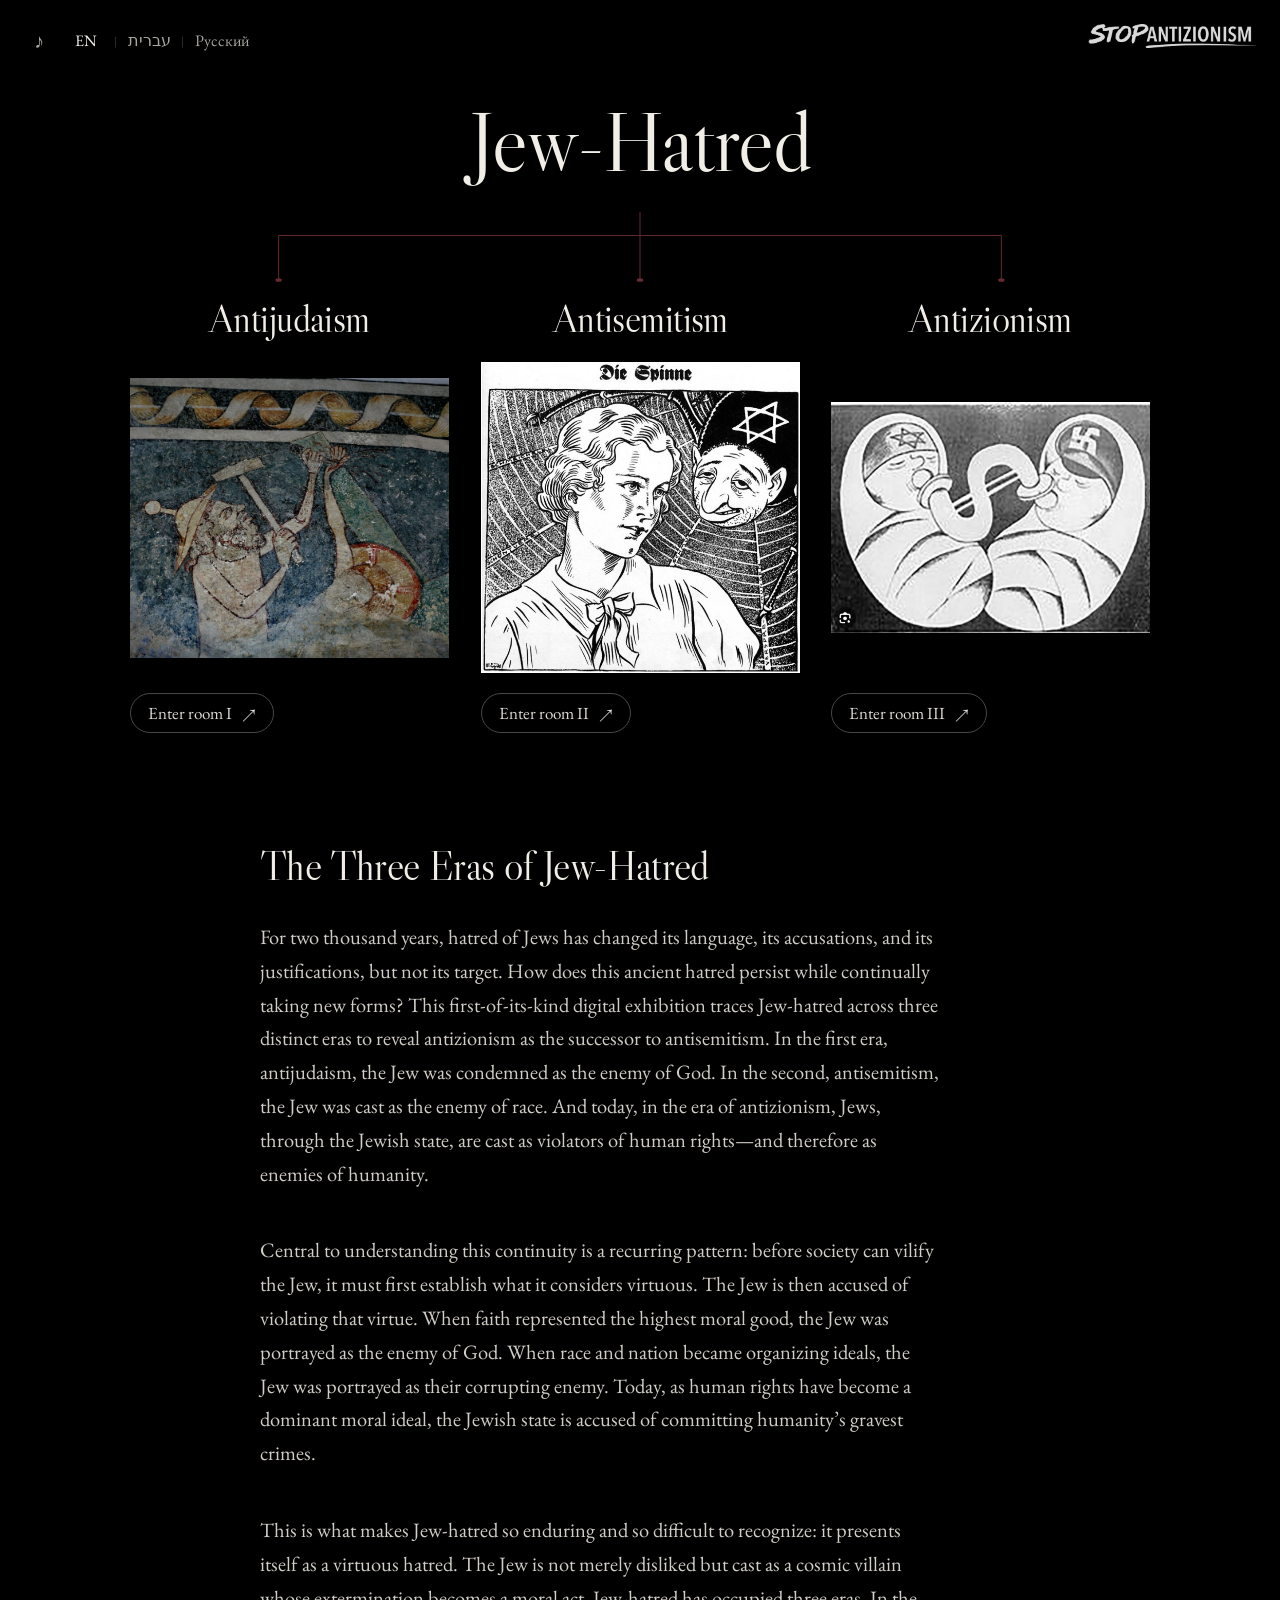
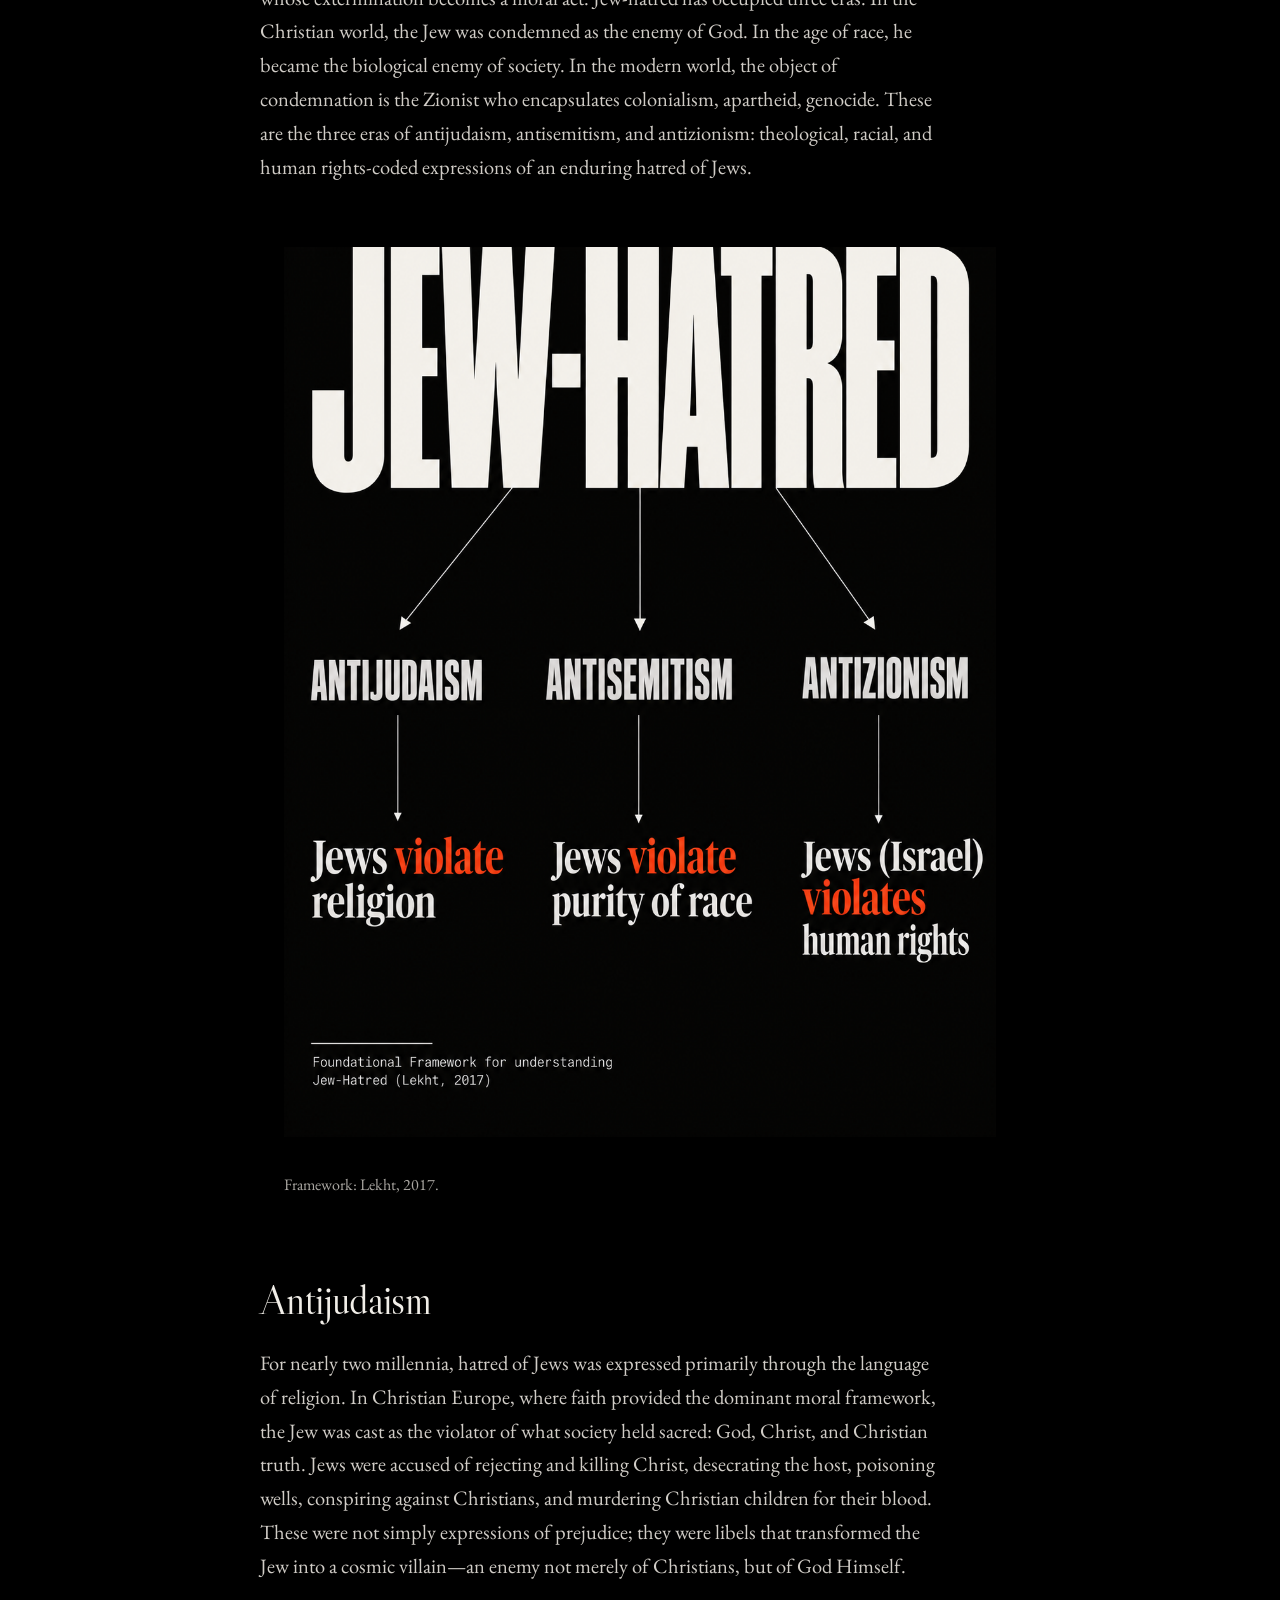
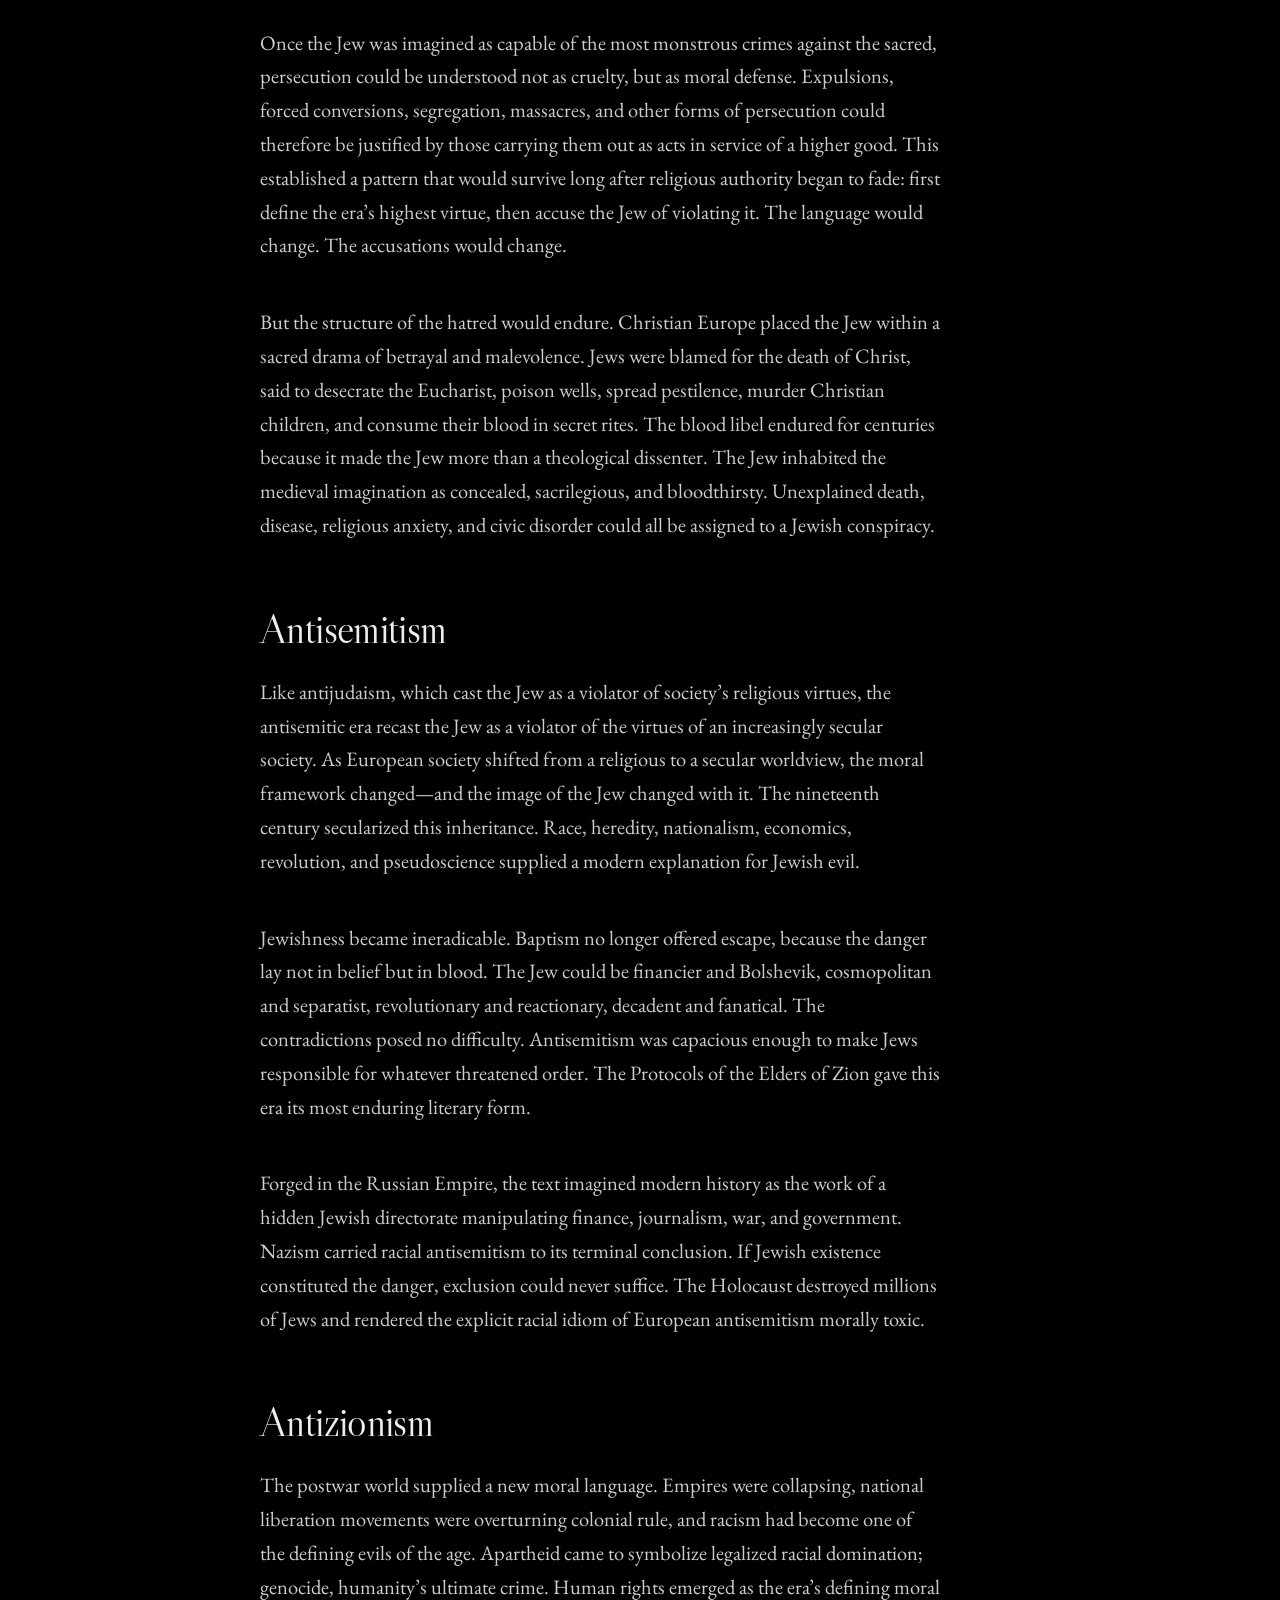
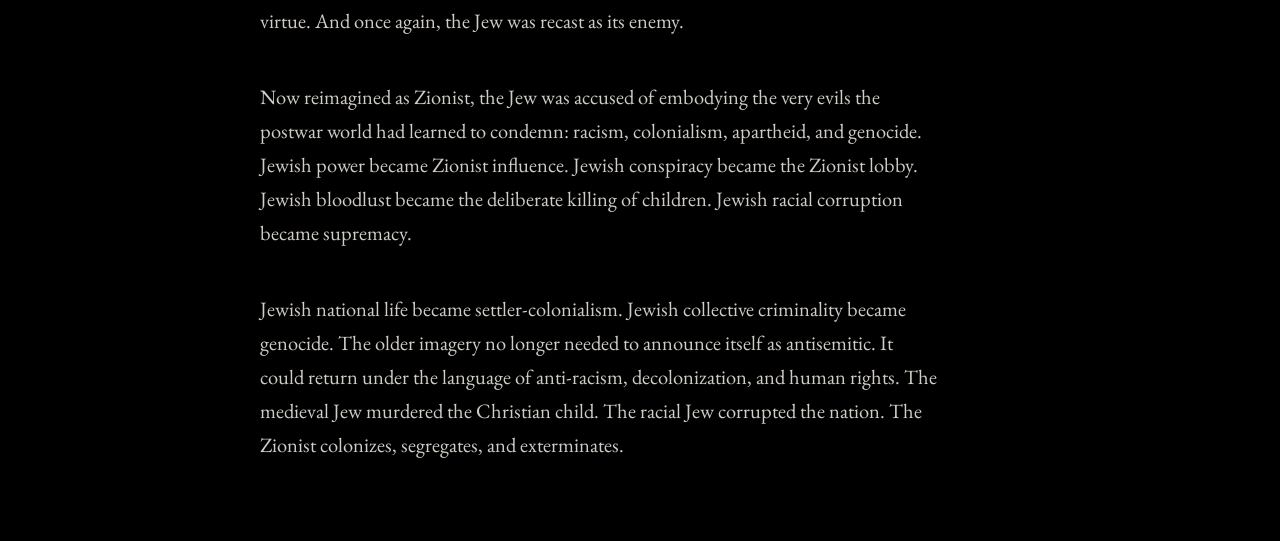
==== index.html @ e6bdce07 "Restore the full three-door exhibition before the shortened replacement Restore the exact full galle" ====
<!DOCTYPE html>

<html dir="ltr" lang="en">
<head>
<meta charset="utf-8"/>
<meta content="width=device-width,initial-scale=1,viewport-fit=cover" name="viewport"/>
<meta content="dark" name="color-scheme"/>
<title>Jew-Hatred | Stop Antizionism</title>
<!-- STOPAZ SEO START -->
<meta name="description" content="An educational digital exhibition tracing three historical eras of Jew-hatred: antijudaism, antisemitism, and modern antizionism."/>
<meta name="robots" content="index,follow,max-image-preview:large"/>
<meta name="theme-color" content="#000000"/>
<link rel="canonical" href="https://kilejones-alt.github.io/Exhibit-Full/"/>
<meta property="og:type" content="website"/>
<meta property="og:site_name" content="Stop Antizionism"/>
<meta property="og:title" content="Jew-Hatred | Stop Antizionism"/>
<meta property="og:description" content="An educational digital exhibition tracing three historical eras of Jew-hatred: antijudaism, antisemitism, and modern antizionism."/>
<meta property="og:url" content="https://kilejones-alt.github.io/Exhibit-Full/"/>
<meta property="og:image" content="https://kilejones-alt.github.io/Exhibit-Full/door-antizionism-babies.jpg"/>
<meta property="og:image:alt" content="Stop Antizionism — Three Eras of Jew-Hatred exhibition"/>
<meta property="og:locale" content="en_US"/>
<meta name="twitter:card" content="summary_large_image"/>
<meta name="twitter:title" content="Jew-Hatred | Stop Antizionism"/>
<meta name="twitter:description" content="An educational digital exhibition tracing three historical eras of Jew-hatred: antijudaism, antisemitism, and modern antizionism."/>
<meta name="twitter:image" content="https://kilejones-alt.github.io/Exhibit-Full/door-antizionism-babies.jpg"/>
<!-- STOPAZ SEO END -->
<link href="https://fonts.googleapis.com" rel="preconnect"/><link crossorigin="" href="https://fonts.gstatic.com" rel="preconnect"/><link href="https://fonts.googleapis.com/css2?family=Libre+Caslon+Display&amp;family=EB+Garamond:wght@400;500&amp;family=Cormorant+Garamond:wght@400;500;600&amp;family=Source+Sans+3:opsz,wght@8..60,300;8..60,400;8..60,500;8..60,600&amp;display=swap" rel="stylesheet"/><link href="site.css" rel="stylesheet"/>

<style>
/* Door artwork: show the complete selected work. No cropping on the three front doors. */
.home-page .era-image-wrap{
  background:#141417;
}
.home-page .era-image{
  object-fit:contain !important;
  object-position:center center !important;
  transform-origin:center center;
}
/* Keep every pixel of the selected door art visible. The door card may move; the artwork itself never scales/crops. */
.home-page .era-image,
.home-page .era-card:hover .era-image,
.home-page .era-card:focus-visible .era-image{
  transform:none !important;
  object-fit:contain !important;
  object-position:50% 50% !important;
}
/* No additional homepage prose below the doors. */
.home-page .exhibition-announcement{display:none !important;}
</style>
<link href="final.css" rel="stylesheet"/>
<link rel="stylesheet" href="room-entry.css?v=20260929-entry-polish"/>
<script src="room-entry.js?v=20260929-entry-polish"></script>
<link rel="stylesheet" href="https://fonts.googleapis.com/css2?family=EB+Garamond:wght@400;500&family=Noto+Serif+Hebrew:wght@400;500&display=swap"/>
<script src="gallery-audio.js?v=20260929-entry-polish"></script>
<link rel="stylesheet" href="gallery-finish.css?v=20260929-equal-width"/>
</head>
<body class="new-page home-page gallery-design">
<a class="skip-link" href="#main-content" data-en="Skip to main content" data-he="דילוג לתוכן הראשי" data-ru="Перейти к основному содержанию">Skip to main content</a>
<div aria-hidden="true" id="ambient-light"></div>
<audio id="bg-audio" loop preload="metadata" src="lacrymosa-piano.mp3"></audio>
<a aria-label="Stop Antizionism home" data-aria-en="Stop Antizionism home" data-aria-he="דף הבית של Stop Antizionism" data-aria-ru="Главная Stop Antizionism" class="site-brand-link" href="index.html">
<img alt="Stop Antizionism" class="site-brand" decoding="async" fetchpriority="auto" height="292" loading="eager" src="stop-antizionism-logo.webp" width="2048"/>
</a>
<nav aria-label="Page controls" data-aria-en="Page controls" data-aria-he="פקדי עמוד" data-aria-ru="Элементы управления страницей" class="controls-nav">
<div class="nav-box"><button aria-pressed="false" class="audio-btn" id="audio-btn" type="button">AUDIO: OFF</button></div>
<div class="nav-box">
<button class="lang-btn active" aria-label="Switch language to English" data-aria-en="Switch language to English" data-aria-he="החלפת השפה לאנגלית" data-aria-ru="Переключить язык на английский" id="btn-en" type="button">EN</button><span class="nav-separator">|</span>
<button class="lang-btn" aria-label="Switch language to Hebrew" data-aria-en="Switch language to Hebrew" data-aria-he="החלפת השפה לעברית" data-aria-ru="Переключить язык на иврит" id="btn-he" type="button">עברית</button><span class="nav-separator">|</span>
<button class="lang-btn" aria-label="Switch language to Russian" data-aria-en="Switch language to Russian" data-aria-he="החלפת השפה לרוסית" data-aria-ru="Переключить язык на русский" id="btn-ru" type="button">Русский</button>
</div>
</nav>
<main class="home-main" id="main-content" tabindex="-1">
<header class="home-intro">
<h1 class="home-title" data-en="Jew-Hatred" data-he="שנאת יהודים" data-ru="Ненависть к евреям">Jew-Hatred</h1>
<svg aria-hidden="true" class="desktop-connector" preserveaspectratio="none" viewbox="0 0 1000 110">
<path d="M500 0V38M500 38H166.667M500 38H833.333M166.667 38V110M500 38V110M833.333 38V110"></path>
<circle cx="166.667" cy="110" r="3"></circle>
<circle cx="500" cy="110" r="3"></circle>
<circle cx="833.333" cy="110" r="3"></circle>
</svg>
</header>
<section id="rooms" aria-label="Three eras of Jew-hatred" class="era-grid">
<a aria-label="Open Antijudaism gallery" class="era-card historical-threshold" data-aria-en="Open Antijudaism gallery" data-aria-he="פתיחת גלריית אנטי-יהדות" data-aria-ru="Открыть галерею: Антииудаизм" href="antijudaism.html?v=20260928-reviewed" style="--door-image:url('door-antijudaism-crucifixion.jpg')">
<span aria-hidden="true" class="mobile-node"></span>
<div class="door-rotator">
<div class="door-face door-front">
<div class="era-inner">
<div class="era-head"><h2 class="era-title" data-en="Antijudaism" data-he="אנטי-יהדות" data-ru="Антииудаизм">Antijudaism</h2></div>
<div class="era-image-wrap"><picture class="responsive-art-picture"><img alt="Crucifixion detail from a historical mural" class="era-image door-source-image quality-standard" data-native-height="1407" data-native-width="1600" decoding="async" height="1407" loading="eager" src="door-antijudaism-crucifixion.jpg" width="1600"/></picture></div>
</div>
<span class="room-pill"><span data-en="Enter room I" data-he="כניסה לחדר I" data-ru="Войти в зал I">Enter room I</span><span aria-hidden="true">↗</span></span>
</div>
</div>
</a>
<a aria-label="Open Antisemitism gallery" class="era-card historical-threshold" data-aria-en="Open Antisemitism gallery" data-aria-he="פתיחת גלריית אנטישמיות" data-aria-ru="Открыть галерею: Антисемитизм" href="antisemitism.html?v=20260928-reviewed" style="--door-image:url('door-antisemitism-spider.jpg')">
<span aria-hidden="true" class="mobile-node"></span>
<div class="door-rotator">
<div class="door-face door-front">
<div class="era-inner">
<div class="era-head"><h2 class="era-title" data-en="Antisemitism" data-he="אנטישמיות" data-ru="Антисемитизм">Antisemitism</h2></div>
<div class="era-image-wrap"><picture class="responsive-art-picture"><img alt="Historical antisemitic illustration of a woman and a spider web" class="era-image door-source-image quality-standard" data-native-height="605" data-native-width="621" decoding="async" height="605" loading="eager" src="door-antisemitism-spider.jpg" width="621"/></picture></div>
</div>
<span class="room-pill"><span data-en="Enter room II" data-he="כניסה לחדר II" data-ru="Войти в зал II">Enter room II</span><span aria-hidden="true">↗</span></span>
</div>
</div>
</a>
<a aria-label="Open Antizionism gallery" class="era-card antizionism historical-threshold" data-aria-en="Open Antizionism gallery" data-aria-he="פתיחת גלריית אנטי-ציונות" data-aria-ru="Открыть галерею: Антисионизм" href="exhibition.html?v=20260928-reviewed" style="--door-image:url('door-antizionism-babies.jpg')">
<span aria-hidden="true" class="mobile-node"></span>
<div class="door-rotator">
<div class="door-face door-front">
<div class="era-inner">
<div class="era-head"><h2 class="era-title" data-en="Antizionism" data-he="אנטי-ציונות" data-ru="Антисионизм">Antizionism</h2></div>
<div class="era-image-wrap"><picture class="responsive-art-picture"><img alt="Historical propaganda illustration of two swaddled babies" class="era-image door-source-image quality-standard" data-native-height="760" data-native-width="1046" decoding="async" height="760" loading="eager" src="door-antizionism-babies.jpg" width="1046"/></picture></div>
</div>
<span class="room-pill"><span data-en="Enter room III" data-he="כניסה לחדר III" data-ru="Войти в зал III">Enter room III</span><span aria-hidden="true">↗</span></span>
</div>
</div>
</a>
</section><section aria-label="The Three Eras of Jew-Hatred" class="home-source-context">
<h2 data-en="The Three Eras of Jew-Hatred" data-he="שלוש תקופות של שנאת יהודים" data-ru="Три эпохи ненависти к евреям">The Three Eras of Jew-Hatred</h2>
<div class="three-eras-intro">
<p data-en="Jew-hatred has occupied three eras. In the Christian world, the Jew was condemned as the enemy of God. In the age of race, he became the biological enemy of society. In the modern world, the object of condemnation is the Zionist who encapsulates colonialism, apartheid, genocide. These are the three eras of antijudaism, antisemitism, and antizionism: theological, racial, and human rights-coded expressions of an enduring hatred of Jews." data-he="שנאת יהודים עברה שלוש תקופות. בעולם הנוצרי היהודי גונה כאויב האל. בעידן הגזע הוא נעשה לאויב הביולוגי של החברה. בעולם המודרני מושא הגינוי הוא הציוני, המגלם קולוניאליזם, אפרטהייד ורצח עם. אלה שלוש התקופות של אנטי־יהדות, אנטישמיות ואנטי־ציונות: ביטויים תיאולוגיים, גזעיים ומקודדי־זכויות־אדם של שנאה מתמשכת ליהודים." data-ru="Ненависть к евреям прошла через три эпохи. В христианском мире еврей осуждался как враг Бога. В эпоху расы он стал биологическим врагом общества. В современном мире объектом осуждения становится сионист, воплощающий колониализм, апартеид и геноцид. Это три эпохи антииудаизма, антисемитизма и антисионизма: теологические, расовые и закодированные в языке прав человека выражения устойчивой ненависти к евреям.">Jew-hatred has occupied three eras. In the Christian world, the Jew was condemned as the enemy of God. In the age of race, he became the biological enemy of society. In the modern world, the object of condemnation is the Zionist who encapsulates colonialism, apartheid, genocide. These are the three eras of antijudaism, antisemitism, and antizionism: theological, racial, and human rights-coded expressions of an enduring hatred of Jews.</p></div>
<figure class="home-framework" aria-label="Jew-hatred conceptual framework">
<div class="home-framework-art"><img src="jew-hatred-conceptual-framework.png" width="1122" height="1402" loading="lazy" decoding="async" alt="Lekht’s conceptual framework: antijudaism portrays Jews as violating religion; antisemitism portrays Jews as violating racial purity; antizionism portrays Israel as violating human rights."/></div>
<figcaption data-en="Framework: Lekht, 2017." data-he="מסגרת מושגית: לכט, 2017." data-ru="Концептуальная схема: Лехт, 2017.">Framework: Lekht, 2017.</figcaption>
</figure>
<div class="era-source-section">
<h3 data-en="Antijudaism" data-he="אנטי־יהדות" data-ru="Антииудаизм">Antijudaism</h3>
<p data-en="Christian Europe placed the Jew within a sacred drama of betrayal and malevolence. Jews were blamed for the death of Christ, said to desecrate the Eucharist, poison wells, spread pestilence, murder Christian children, and consume their blood in secret rites. The blood libel endured for centuries because it made the Jew more than a theological dissenter. The Jew inhabited the medieval imagination as concealed, sacrilegious, and bloodthirsty. Unexplained death, disease, religious anxiety, and civic disorder could all be assigned to a Jewish conspiracy." data-he="אירופה הנוצרית הציבה את היהודי בתוך דרמה מקודשת של בגידה ורשעות. יהודים הואשמו במותו של ישו, בחילול לחם הקודש, בהרעלת בארות, בהפצת מגפות, ברצח ילדים נוצרים ובצריכת דמם בטקסים חשאיים. עלילת הדם שרדה מאות שנים מפני שהפכה את היהודי ליותר מחולק תיאולוגי. בדמיון ימי־הביניים היהודי הופיע כנסתר, מחלל קודש וצמא דם. מוות בלתי מוסבר, מחלה, חרדה דתית ואי־סדר אזרחי יכלו כולם להיות מיוחסים לקנוניה יהודית." data-ru="Христианская Европа поместила еврея в священную драму предательства и злонамеренности. Евреев обвиняли в смерти Христа, в осквернении Евхаристии, отравлении колодцев, распространении мора, убийстве христианских детей и употреблении их крови в тайных обрядах. Кровавый навет сохранялся веками, потому что делал еврея чем-то большим, чем богословским инакомыслящим. В средневековом воображении еврей был скрытным, святотатственным и кровожадным. Необъяснимая смерть, болезнь, религиозная тревога и гражданский беспорядок могли быть приписаны еврейскому заговору.">Christian Europe placed the Jew within a sacred drama of betrayal and malevolence. Jews were blamed for the death of Christ, said to desecrate the Eucharist, poison wells, spread pestilence, murder Christian children, and consume their blood in secret rites. The blood libel endured for centuries because it made the Jew more than a theological dissenter. The Jew inhabited the medieval imagination as concealed, sacrilegious, and bloodthirsty. Unexplained death, disease, religious anxiety, and civic disorder could all be assigned to a Jewish conspiracy.</p>
</div>
<div class="era-source-section">
<h3 data-en="Antisemitism" data-he="אנטישמיות" data-ru="Антисемитизм">Antisemitism</h3>
<p data-en="The nineteenth century secularized this inheritance. Race, heredity, nationalism, economics, revolution, and pseudoscience supplied a modern explanation for Jewish evil. Jewishness became ineradicable. Baptism no longer offered escape, because the danger lay not in belief but in blood. The Jew could be financier and Bolshevik, cosmopolitan and separatist, revolutionary and reactionary, decadent and fanatical. The contradictions posed no difficulty. Antisemitism was capacious enough to make Jews responsible for whatever threatened order. The Protocols of the Elders of Zion gave this era its most enduring literary form. Forged in the Russian Empire, the text imagined modern history as the work of a hidden Jewish directorate manipulating finance, journalism, war, and government. Nazism carried racial antisemitism to its terminal conclusion. If Jewish existence constituted the danger, exclusion could never suffice. The Holocaust destroyed millions of Jews and rendered the explicit racial idiom of European antisemitism morally toxic." data-he="המאה התשע־עשרה חילנה את הירושה הזאת. גזע, תורשה, לאומיות, כלכלה, מהפכה ופסאודו־מדע סיפקו הסבר מודרני לרוע יהודי. היהודיות נעשתה לבלתי־מחיקה. הטבילה כבר לא הציעה מוצא, מפני שהסכנה נתפסה לא באמונה אלא בדם. היהודי יכול היה להיות מממן ובולשביק, קוסמופוליטי ובדלן, מהפכן וריאקציונר, דקדנט וקנאי. הסתירות לא היו מכשול. האנטישמיות הייתה רחבה דיה כדי להטיל על היהודים אחריות לכל מה שאיים על הסדר. הפרוטוקולים של זקני ציון העניקו לעידן הזה את צורתו הספרותית העמידה ביותר. הזיוף, שנוצר באימפריה הרוסית, תיאר את ההיסטוריה המודרנית כמעשה ידיה של הנהגה יהודית חשאית המפעילה מימון, עיתונות, מלחמה וממשלה. הנאציזם הביא את האנטישמיות הגזעית למסקנתה הסופית. אם עצם הקיום היהודי הוא הסכנה, הדרה לעולם לא תספיק. השואה השמידה מיליוני יהודים והפכה את השפה הגזעית המפורשת של האנטישמיות האירופית לרעילה מבחינה מוסרית." data-ru="XIX век секуляризировал это наследие. Раса, наследственность, национализм, экономика, революция и псевдонаука дали современное объяснение «еврейскому злу». Еврейство стало считаться неискоренимым. Крещение больше не давало выхода, потому что опасность усматривали не в вере, а в крови. Еврей мог быть финансистом и большевиком, космополитом и сепаратистом, революционером и реакционером, декадентом и фанатиком. Противоречия не мешали. Антисемитизм был достаточно вместителен, чтобы возлагать на евреев ответственность за всё, что угрожало порядку. «Протоколы сионских мудрецов» придали этой эпохе её наиболее живучую литературную форму. Подделка, созданная в Российской империи, представляла современную историю как дело тайной еврейской дирекции, управляющей финансами, журналистикой, войнами и правительствами. Нацизм довёл расовый антисемитизм до его предельного вывода. Если опасностью считалось само еврейское существование, исключения было недостаточно. Холокост уничтожил миллионы евреев и сделал откровенно расовый язык европейского антисемитизма морально токсичным.">The nineteenth century secularized this inheritance. Race, heredity, nationalism, economics, revolution, and pseudoscience supplied a modern explanation for Jewish evil. Jewishness became ineradicable. Baptism no longer offered escape, because the danger lay not in belief but in blood. The Jew could be financier and Bolshevik, cosmopolitan and separatist, revolutionary and reactionary, decadent and fanatical. The contradictions posed no difficulty. Antisemitism was capacious enough to make Jews responsible for whatever threatened order. The Protocols of the Elders of Zion gave this era its most enduring literary form. Forged in the Russian Empire, the text imagined modern history as the work of a hidden Jewish directorate manipulating finance, journalism, war, and government. Nazism carried racial antisemitism to its terminal conclusion. If Jewish existence constituted the danger, exclusion could never suffice. The Holocaust destroyed millions of Jews and rendered the explicit racial idiom of European antisemitism morally toxic.</p></div>
<div class="era-source-section">
<h3 data-en="Antizionism" data-he="אנטי־ציונות" data-ru="Антисионизм">Antizionism</h3>
<p data-en="The postwar world supplied another language. The empire was collapsing. National liberation movements were overturning colonial rule. Racism had become one of the defining evils of the postwar order. Apartheid stood for legalized racial domination. Genocide named humanity's ultimate crime. Within this, the Jew was recast as the Zionist. Jewish power became Zionist influence. Jewish conspiracy became the Zionist lobby. Jewish bloodlust became the deliberate killing of children. Jewish racial corruption became supremacy. Jewish national life became settler-colonialism. Jewish collective criminality became genocide. The older imagery no longer needed to announce itself as antisemitic. It could return under the language of anti-racism, decolonization, and human rights. The medieval Jew murdered the Christian child. The racial Jew corrupted the nation. The Zionist colonizes, segregates, and exterminates." data-he="העולם שלאחר המלחמה סיפק שפה אחרת. האימפריות קרסו. תנועות שחרור לאומיות הפילו שלטון קולוניאלי. הגזענות נעשתה לאחת הרעות המגדירות של הסדר שלאחר המלחמה. אפרטהייד סימל שליטה גזעית המעוגנת בחוק. רצח עם נתן שם לפשע העליון של האנושות. בתוך המסגרת הזאת עוצב היהודי מחדש כציוני. כוח יהודי נעשה להשפעה ציונית. קנוניה יהודית נעשתה ללובי הציוני. צמא דם יהודי נעשה להרג מכוון של ילדים. שחיתות גזעית יהודית נעשתה לעליונות. חיים לאומיים יהודיים נעשו לקולוניאליזם התיישבותי. עבריינות קולקטיבית יהודית נעשתה לרצח עם. הדימויים הישנים כבר לא נזקקו להכריז על עצמם כאנטישמיים. הם יכלו לשוב בשפת האנטי־גזענות, הדה־קולוניזציה וזכויות האדם. היהודי של ימי הביניים רצח את הילד הנוצרי. היהודי הגזעי השחית את האומה. הציוני מתיישב כקולוניאליסט, מפריד ומשמיד." data-ru="Послевоенный мир предложил иной язык. Империи рушились. Движения национального освобождения свергали колониальное господство. Расизм стал одним из определяющих зол послевоенного порядка. Апартеид означал узаконенное расовое господство. Геноцид назвал высшее преступление против человечества. В этой системе еврей был переосмыслен как сионист. Еврейская власть стала «сионистским влиянием». Еврейский заговор — «сионистским лобби». Еврейская кровожадность — преднамеренным убийством детей. Еврейская расовая порочность — превосходством. Еврейская национальная жизнь — поселенческим колониализмом. Еврейская коллективная преступность — геноцидом. Старым образам больше не требовалось объявлять себя антисемитскими. Они могли вернуться на языке антирасизма, деколонизации и прав человека. Средневековый еврей убивал христианского ребёнка. Расовый еврей разлагал нацию. Сионист колонизирует, сегрегирует и уничтожает.">The postwar world supplied another language. The empire was collapsing. National liberation movements were overturning colonial rule. Racism had become one of the defining evils of the postwar order. Apartheid stood for legalized racial domination. Genocide named humanity's ultimate crime. Within this, the Jew was recast as the Zionist. Jewish power became Zionist influence. Jewish conspiracy became the Zionist lobby. Jewish bloodlust became the deliberate killing of children. Jewish racial corruption became supremacy. Jewish national life became settler-colonialism. Jewish collective criminality became genocide. The older imagery no longer needed to announce itself as antisemitic. It could return under the language of anti-racism, decolonization, and human rights. The medieval Jew murdered the Christian child. The racial Jew corrupted the nation. The Zionist colonizes, segregates, and exterminates.</p></div>
</section>

</main>
<script src="site.js?v=20260924-languages-music"></script>
<script src="final.js?v=20260929-entry-polish"></script>
</body>
</html>
---- site.css ----
:root{
  --canvas:#17171a;
  --canvas-deep:#121215;
  --surface:#1d1d21;
  --surface-2:#141417;
  --text:#f8f8fc;
  --muted:#c5c5d0;
  --faint:#8d8d99;
  --line:rgba(255,255,255,.14);
  --border:rgba(255,255,255,.055);
  --serif:Garamond,"EB Garamond","Times New Roman",serif;
  --ease:cubic-bezier(.16,1,.3,1);
}
*{box-sizing:border-box;margin:0;padding:0;-webkit-tap-highlight-color:transparent}
html{background:var(--canvas);scroll-behavior:smooth}
body{min-height:100%;overflow-x:hidden;background:var(--canvas);color:var(--text);font-family:-apple-system,BlinkMacSystemFont,"Segoe UI",Roboto,Helvetica,Arial,sans-serif;cursor:default;opacity:0;transform:translateY(14px);filter:blur(7px);transition:opacity .58s var(--ease),transform .58s var(--ease),filter .58s var(--ease)}
body.page-ready{opacity:1;transform:none;filter:none}
body.page-leaving{opacity:0;transform:translateY(-12px) scale(.995);filter:blur(6px);pointer-events:none}
body.new-page{background:radial-gradient(circle at 50% 7%,#24242a 0%,#19191d 42%,#141417 100%)}
button,a{font:inherit}
button:focus-visible,a:focus-visible{outline:1px solid rgba(255,255,255,.55);outline-offset:4px}
#ambient-light{position:fixed;inset:0;pointer-events:none;z-index:1;background:radial-gradient(circle 750px at var(--cursor-x,50%) var(--cursor-y,50%),rgba(255,255,255,.05) 0%,rgba(23,23,26,0) 75%)}
#page-curtain{position:fixed;inset:0;z-index:3000;pointer-events:none;background:linear-gradient(115deg,rgba(15,15,18,.98),rgba(27,27,32,.98));opacity:1;transform:scaleY(1);transform-origin:top;transition:opacity .55s var(--ease),transform .55s var(--ease)}
body.page-ready #page-curtain{opacity:0;transform:scaleY(0)}
body.page-leaving #page-curtain{opacity:1;transform:scaleY(1);transform-origin:bottom}
.site-brand-link{position:fixed;top:1.05rem;right:1.35rem;z-index:120;display:block;width:15rem;opacity:0;transform:translateY(-16px) scale(.985);transition:opacity 1.5s .08s ease,transform 1.5s .08s var(--ease);transform-origin:center}
.site-brand{display:block;width:100%;height:auto;filter:grayscale(1) brightness(0) invert(1);opacity:.9;transition:opacity 1.2s ease,filter 1.2s ease}
body.page-ready .site-brand-link{opacity:1;transform:none}
body.page-ready .site-brand-link:hover{transform:translateY(-7px) scale(1.045)}
body.page-ready .site-brand-link:hover .site-brand{opacity:1;filter:grayscale(1) brightness(0) invert(1) drop-shadow(0 12px 24px rgba(255,255,255,.16))}
.controls-nav{position:fixed;top:1.2rem;left:1.35rem;z-index:120;display:flex;gap:.75rem;align-items:center;opacity:0;transform:translateY(-14px);transition:opacity 1.45s .16s ease,transform 1.45s .16s var(--ease)}
body.page-ready .controls-nav{opacity:1;transform:none}
.nav-box{display:flex;gap:.24rem;align-items:center;font-size:.67rem;letter-spacing:1.05px;text-transform:uppercase;background:rgba(255,255,255,.03);padding:4px 7px;border:1px solid rgba(255,255,255,.06);border-radius:3px;backdrop-filter:blur(8px);box-shadow:0 0 25px rgba(255,255,255,.025),inset 0 0 10px rgba(255,255,255,.015);transition:box-shadow .8s ease,border-color .8s ease,transform .8s var(--ease),background .8s ease}
.nav-box:hover{transform:translateY(-4px);border-color:rgba(255,255,255,.12);background:rgba(255,255,255,.045);box-shadow:0 0 35px rgba(255,255,255,.05),inset 0 0 15px rgba(255,255,255,.03)}
.nav-separator{color:#444}
.lang-btn,.audio-btn,.home-btn{background:none;border:0;color:#888895;cursor:pointer;min-width:34px;min-height:34px;display:inline-flex;align-items:center;justify-content:center;padding:0 4px;touch-action:manipulation;transition:color .6s ease;font:inherit;letter-spacing:inherit;text-transform:uppercase;text-decoration:none}
.lang-btn.active,.lang-btn:hover,.audio-btn:hover,.home-btn:hover{color:#fff}
.audio-btn.is-playing{color:#fff;text-shadow:0 0 14px rgba(255,255,255,.25)}

/* HOMEPAGE — SAME MATTE GALLERY LANGUAGE AS THE ANTIZIONISM EXHIBITION */
.home-main{position:relative;z-index:2;width:min(1180px,100%);min-height:100vh;margin:0 auto;padding:8.6rem 2rem 5.5rem}
.home-intro{text-align:center;opacity:0;transform:translateY(34px);transition:opacity 1.8s .24s ease,transform 1.8s .24s var(--ease)}
body.page-ready .home-intro{opacity:1;transform:none}
.home-kicker{font-size:1.02rem;letter-spacing:.28em;text-transform:uppercase;color:#c5c5d0;font-weight:400;min-height:1.45em;margin-bottom:1.05rem}
.home-title{font-family:var(--serif);font-size:clamp(4rem,8vw,6.35rem);font-weight:400;letter-spacing:.035em;text-transform:uppercase;color:#fff;line-height:.98;text-shadow:0 12px 38px rgba(0,0,0,.35);min-height:1em}
.desktop-connector{display:block;width:100%;height:7.4rem;overflow:visible;margin-top:1.25rem;opacity:0;transition:opacity 1.6s 1.05s ease}
body.page-ready .desktop-connector{opacity:1}
.desktop-connector path{fill:none;stroke:var(--line);stroke-width:1.2;vector-effect:non-scaling-stroke;stroke-dasharray:1200;stroke-dashoffset:1200;transition:stroke-dashoffset 2.6s 1.05s var(--ease)}
body.page-ready .desktop-connector path{stroke-dashoffset:0}
.desktop-connector circle{fill:#d0d0d8;opacity:0;transition:opacity .8s 3s ease}
body.page-ready .desktop-connector circle{opacity:1}
.era-grid{display:grid;grid-template-columns:repeat(3,minmax(0,1fr));gap:1.65rem;position:relative;width:100%;perspective:1300px}
.era-card{position:relative;min-width:0;aspect-ratio:1/1;overflow:hidden;background:#1d1d21;border:1px solid rgba(255,255,255,.03);border-radius:6px;box-shadow:0 20px 50px rgba(0,0,0,.25);text-decoration:none;color:inherit;opacity:0;transform:translateY(40px) scale(.96);transition:opacity 1.4s var(--ease),transform 1.4s var(--ease),border-color 1.5s ease,box-shadow 1.8s var(--ease)}
.era-card.pop-in{opacity:1;transform:translateY(0) scale(1)}
.era-card.pop-in:hover,.era-card.pop-in:focus-visible{transform:translateY(-12px) scale(1.02);border-color:rgba(255,255,255,.08);box-shadow:0 30px 60px rgba(0,0,0,.4)}
.era-card:active{transform:translateY(-5px) scale(1.008)}
.era-card.antizionism{border-color:rgba(255,255,255,.09);box-shadow:0 22px 54px rgba(0,0,0,.32),0 0 28px rgba(255,255,255,.02)}
.era-inner{position:relative;z-index:2;height:100%;display:grid;grid-template-rows:auto 1fr}
.era-head{height:5.15rem;display:flex;align-items:center;justify-content:center;padding:1rem .45rem;background:rgba(20,20,23,.96);border-bottom:1px solid rgba(255,255,255,.04)}
.era-title{font-family:var(--serif);font-size:clamp(1.15rem,2.1vw,1.65rem);font-weight:400;letter-spacing:.04em;text-transform:uppercase;color:#fff;line-height:1.08;text-align:center;min-height:1.2em}
.era-image-wrap{overflow:hidden;background:#141417;min-height:0;display:flex;align-items:center;justify-content:center}
.era-image{display:block;width:100%;height:100%;object-fit:cover;filter:brightness(1) contrast(1.05);transition:transform 4s var(--ease),filter 3s ease}
.era-card:hover .era-image,.era-card:focus-visible .era-image{transform:scale(1.4);filter:brightness(1.18) contrast(1.12)}
.era-arrow{position:absolute;z-index:5;right:.8rem;bottom:.8rem;width:2rem;height:2rem;display:grid;place-items:center;border:1px solid rgba(255,255,255,.12);border-radius:50%;background:rgba(20,20,24,.88);color:#d8d8dd;font-size:.95rem;transition:transform .8s var(--ease),background .8s ease,border-color .8s ease}
.era-card:hover .era-arrow,.era-card:focus-visible .era-arrow{transform:translateX(4px);background:rgba(255,255,255,.06);border-color:rgba(255,255,255,.22)}
.mobile-node{display:none}

/* NEW GALLERY PAGES */
.gallery-index-main{position:relative;z-index:2;width:min(1320px,100%);min-height:100vh;margin:0 auto;padding:10rem 2rem 7rem}
.gallery-heading{text-align:center;margin-bottom:4.25rem;opacity:0;transform:translateY(34px);transition:opacity 1.65s .2s ease,transform 1.65s .2s var(--ease)}
body.page-ready .gallery-heading{opacity:1;transform:none}
.gallery-eyebrow{font-size:.78rem;letter-spacing:.32em;text-transform:uppercase;color:#a5a5b2;margin-bottom:1rem;min-height:1.1em}
.gallery-title{font-family:var(--serif);font-size:clamp(3.3rem,6vw,5.5rem);font-weight:400;letter-spacing:.035em;text-transform:uppercase;color:#fff;line-height:1;min-height:1em}
.gallery-rule{width:min(680px,80%);height:1px;background:linear-gradient(90deg,transparent,rgba(255,255,255,.15),transparent);margin:2rem auto 0;transform:scaleX(0);transition:transform 2s 1s var(--ease)}
body.page-ready .gallery-rule{transform:scaleX(1)}
.exhibit-grid{display:grid;grid-template-columns:repeat(3,minmax(0,1fr));gap:1.65rem;align-items:start}
.exhibit-card{position:relative;overflow:hidden;background:#1d1d21;border:1px solid rgba(255,255,255,.03);border-radius:6px;box-shadow:0 20px 50px rgba(0,0,0,.25);opacity:0;transform:translateY(40px) scale(.96);transition:opacity 1.4s var(--ease),transform 1.4s var(--ease),border-color 1.5s ease,box-shadow 1.8s var(--ease)}
.exhibit-card.pop-in{opacity:1;transform:translateY(0) scale(1)}
.exhibit-card.pop-in:hover{transform:translateY(-12px) scale(1.02);border-color:rgba(255,255,255,.08);box-shadow:0 30px 60px rgba(0,0,0,.4)}
.exhibit-title{position:relative;z-index:3;font-family:var(--serif);font-size:1.38rem;font-weight:400;letter-spacing:.04em;text-transform:uppercase;text-align:center;padding:1.25rem .8rem;color:#fff;border-bottom:1px solid rgba(255,255,255,.04);background:rgba(20,20,23,.96);min-height:4.4rem;display:flex;align-items:center;justify-content:center}
.exhibit-image-button{position:relative;display:block;width:100%;border:0;background:#141417;cursor:pointer;overflow:hidden;aspect-ratio:1/1;padding:0}
.exhibit-image-button::after{content:attr(data-hint);position:absolute;right:12px;bottom:12px;z-index:4;background:rgba(20,20,24,.88);color:#ccc;font-size:.64rem;letter-spacing:1px;padding:6px 9px;text-transform:uppercase;border:1px solid rgba(255,255,255,.08);pointer-events:none;opacity:1;transform:translateY(0);transition:opacity .8s var(--ease),transform .8s var(--ease)}
.exhibit-image-button:hover::after,.exhibit-image-button:focus-visible::after{opacity:0;transform:translateY(8px)}
.exhibit-image{display:block;width:100%;height:100%;object-fit:cover;transition:transform 4s var(--ease),filter 3s ease;filter:brightness(1) contrast(1.05)}
.exhibit-image-button:hover .exhibit-image,.exhibit-image-button:focus-visible .exhibit-image{transform:scale(1.4);filter:brightness(1.18) contrast(1.12)}
.exhibit-body{position:relative;z-index:3;padding:1.12rem}
.exhibit-meta{font-size:.82rem;color:#d5d5e0;line-height:1.58;padding:.15rem .15rem .95rem;border-bottom:1px solid rgba(255,255,255,.04);margin-bottom:.85rem;min-height:4.45rem;opacity:0;transform:translateY(18px);transition:opacity 1.25s var(--ease),transform 1.6s var(--ease)}
.exhibit-card.pop-in .exhibit-meta.meta-visible{opacity:1;transform:none}
.exhibit-meta>div{min-height:1.45rem}
.exhibit-meta strong{color:#fff;font-weight:600}
.info-block{margin-top:.68rem;background:rgba(255,255,255,.02);padding:1rem;border-left:1px solid rgba(255,255,255,.06);border-radius:0 4px 4px 0;cursor:pointer;touch-action:manipulation;opacity:0;transform:translateY(30px) scale(.97);transition:opacity 1.2s var(--ease),transform 1.8s var(--ease),border-color 1.5s ease,background 1.5s ease,box-shadow 1.5s ease}
.info-block.pop-in{opacity:1;transform:translateY(0) scale(1)}
.info-block.pop-in:hover,.info-block.pop-in:active{transform:translateY(-8px) scale(1.025);border-left-color:rgba(255,255,255,.2);background:rgba(255,255,255,.04);box-shadow:0 18px 34px rgba(0,0,0,.16)}
.info-block h3{font-size:.72rem;text-transform:uppercase;letter-spacing:1.2px;color:#b8b8c8;margin-bottom:.38rem;min-height:1em}
.info-block p{font-size:.84rem;line-height:1.58;color:#f2f2f6;min-height:3.1rem}
.placeholder-badge{display:inline-block;margin-top:.9rem;font-size:.62rem;letter-spacing:.12em;text-transform:uppercase;color:#9b9ba8;min-height:1em}
}

/* LIGHTBOX */
#lightbox{position:fixed;inset:0;z-index:1000;background:rgba(10,10,13,.965);display:flex;flex-direction:column;align-items:center;justify-content:center;opacity:0;visibility:hidden;pointer-events:none;transition:opacity .8s var(--ease),visibility .8s ease;padding:2rem;cursor:pointer;backdrop-filter:blur(12px)}
#lightbox.active{opacity:1;visibility:visible;pointer-events:auto}
#lightbox img{max-width:90vw;max-height:84vh;object-fit:contain;border:1px solid rgba(255,255,255,.1);box-shadow:0 30px 80px rgba(0,0,0,.8);transform:scale(.88);transition:transform .8s var(--ease)}
#lightbox.active img{transform:scale(1)}
#lightbox-close{position:absolute;top:1.2rem;right:1.4rem;background:none;border:0;color:#fff;font-size:2.4rem;cursor:pointer;padding:10px;transition:transform .5s ease}
#lightbox-close:hover{transform:scale(1.2)}
#lightbox-caption{margin-top:1rem;color:#aaa;letter-spacing:1.5px;text-transform:uppercase;font-size:.72rem;text-align:center}

[dir="rtl"] .controls-nav{left:auto;right:1.35rem}
[dir="rtl"] .site-brand-link{right:auto;left:1.35rem}
[dir="rtl"] .info-block{border-left:0;border-right:1px solid rgba(255,255,255,.06);border-radius:4px 0 0 4px}
[dir="rtl"] .exhibit-image-button::after{right:auto;left:12px}

@media(max-width:900px){
  .site-brand-link{width:11.5rem}
  .gallery-index-main{padding-left:1rem;padding-right:1rem}
  .exhibit-grid{gap:.95rem}
  .exhibit-title{font-size:1.08rem}
}
@media(max-width:720px){
  .site-brand-link{top:.7rem;right:.65rem;width:8.3rem}
  [dir="rtl"] .site-brand-link{left:.65rem}
  .controls-nav{top:.65rem;left:.55rem;gap:.25rem}
  [dir="rtl"] .controls-nav{right:.55rem}
  .nav-box{font-size:.61rem;letter-spacing:.7px;padding:3px 5px;gap:.1rem;min-height:0}
  .lang-btn,.audio-btn,.home-btn{min-width:36px;min-height:36px;padding:0 3px}
  .home-main{padding:6.4rem .48rem 4.5rem}
  .home-kicker{font-size:.66rem;letter-spacing:.22em;margin-bottom:.85rem}
  .home-title{font-size:clamp(2.18rem,10.4vw,3.12rem);letter-spacing:.02em;line-height:.95;white-space:nowrap} 
  .desktop-connector{display:none}
  .era-grid{display:flex;flex-direction:column;align-items:center;gap:3.7rem;margin-top:5.1rem;padding-bottom:3rem}
  .era-grid::before{content:"";position:absolute;left:50%;top:-5.1rem;bottom:1rem;width:1px;transform:translateX(-50%);background:linear-gradient(180deg,rgba(255,255,255,.3),rgba(255,255,255,.13) 90%,transparent);z-index:0}
  .era-card{width:calc(100vw - .96rem);max-width:none;aspect-ratio:1/1;z-index:2;border-radius:6px}
  .era-head{height:4rem;padding:.75rem .35rem}
  .era-title{font-size:clamp(1.28rem,6vw,1.72rem)}
  .mobile-node{display:block;position:absolute;z-index:5;top:-3.83rem;left:50%;width:.5rem;height:.5rem;border-radius:50%;transform:translateX(-50%);background:#d4d4da;box-shadow:0 0 12px rgba(255,255,255,.2)}
  .gallery-index-main{padding:7.5rem .48rem 4rem}
  .gallery-heading{margin-bottom:3rem}
  .gallery-eyebrow{font-size:.58rem;letter-spacing:.24em}
  .gallery-title{font-size:clamp(2.6rem,12vw,3.6rem)}
  .exhibit-grid{display:flex;flex-direction:column;gap:3.2rem}
  .exhibit-card{width:calc(100vw - .96rem);border-radius:6px}
  .exhibit-title{font-size:1.48rem;padding:1.05rem .55rem;min-height:4.1rem}
  .exhibit-image-button{aspect-ratio:1/1}
  .exhibit-body{padding:1rem}
  .exhibit-meta{font-size:.86rem}
  .info-block{padding:1rem}
  .info-block h3{font-size:.72rem}
  .info-block p{font-size:.88rem}
}
@media(max-width:420px){
  .home-main{padding-left:.35rem;padding-right:.35rem}
  .era-card{width:calc(100vw - .7rem)}
  .gallery-index-main{padding-left:.35rem;padding-right:.35rem}
  .exhibit-card{width:calc(100vw - .7rem)}
}
@media(prefers-reduced-motion:reduce){*{animation:none!important;transition:none!important;scroll-behavior:auto!important}body{opacity:1;transform:none;filter:none}}


/* SERIOUS GALLERY-DOOR ENTRY TRANSITION — MOBILE-SAFE TRUE CARD FLIP */
.era-card{
  overflow:visible;
  perspective:1500px;
  -webkit-perspective:1500px;
  transform-style:preserve-3d;
  -webkit-transform-style:preserve-3d;
}
.era-card::before{
  content:"";position:absolute;inset:-1px;border-radius:7px;pointer-events:none;z-index:20;opacity:0;
  box-shadow:0 0 0 1px rgba(255,255,255,.12),0 38px 110px rgba(0,0,0,.78);
  transition:opacity 1.15s ease
}
.door-rotator{
  position:absolute;inset:0;border-radius:6px;
  transform:translateZ(0) rotateY(0deg);
  -webkit-transform:translateZ(0) rotateY(0deg);
  transform-style:preserve-3d;
  -webkit-transform-style:preserve-3d;
  transform-origin:center center;
  -webkit-transform-origin:center center;
  will-change:transform;
  transition:transform .72s cubic-bezier(.22,.72,.22,1);
  -webkit-transition:-webkit-transform .72s cubic-bezier(.22,.72,.22,1)
}
.door-face{
  position:absolute;inset:0;overflow:hidden;border-radius:6px;background:#1d1d21;
  backface-visibility:hidden;
  -webkit-backface-visibility:hidden;
  transform-style:preserve-3d;
  -webkit-transform-style:preserve-3d;
  will-change:transform
}
.door-front{transform:rotateY(0deg) translateZ(1px);-webkit-transform:rotateY(0deg) translateZ(1px)}
.door-back{
  transform:rotateY(180deg) translateZ(1px);
  -webkit-transform:rotateY(180deg) translateZ(1px);
  background:#0a0a0c;isolation:isolate;perspective:1200px;-webkit-perspective:1200px
}
.door-back::before{
  content:"";position:absolute;inset:0;z-index:0;
  background-image:linear-gradient(rgba(7,7,9,.82),rgba(7,7,9,.91)),var(--door-image);
  background-position:center;background-size:cover;
  transform:scaleX(-1) scale(1.02);
  -webkit-transform:scaleX(-1) scale(1.02);
  filter:grayscale(1) contrast(1.1);
  opacity:.38
}
.door-aperture{
  position:absolute;inset:0;z-index:1;
  background:radial-gradient(ellipse at center,rgba(70,70,78,.24) 0%,rgba(12,12,15,.96) 50%,#050506 100%);
  box-shadow:inset 0 0 85px rgba(0,0,0,.95)
}
.door-panel{
  position:absolute;top:0;bottom:0;width:50.15%;z-index:3;
  background:linear-gradient(105deg,rgba(35,35,40,.96) 0%,rgba(20,20,24,.98) 58%,rgba(11,11,14,1) 100%);
  border:1px solid rgba(255,255,255,.06);
  box-shadow:inset 0 0 52px rgba(255,255,255,.012),0 0 34px rgba(0,0,0,.78);
  transition:transform 1.05s cubic-bezier(.22,.72,.22,1),filter .8s ease;
  -webkit-transition:-webkit-transform 1.05s cubic-bezier(.22,.72,.22,1),filter .8s ease;
  will-change:transform
}
.door-panel::before{content:"";position:absolute;inset:7%;border:1px solid rgba(255,255,255,.035);background:linear-gradient(180deg,rgba(255,255,255,.018),transparent 52%,rgba(0,0,0,.18))}
.door-panel-left{left:0;transform-origin:left center;-webkit-transform-origin:left center;border-right-color:rgba(255,255,255,.18)}
.door-panel-right{right:0;transform-origin:right center;-webkit-transform-origin:right center;border-left-color:rgba(0,0,0,.9)}
.door-panel-left::after,.door-panel-right::after{content:"";position:absolute;top:0;bottom:0;width:1px;background:rgba(255,255,255,.11)}
.door-panel-left::after{right:0}.door-panel-right::after{left:0}
.door-back-label{
  position:absolute;inset:0;z-index:5;display:flex;flex-direction:column;align-items:center;justify-content:center;gap:.7rem;
  text-align:center;padding:1rem;pointer-events:none;
  transition:opacity .8s ease,transform 1s var(--ease)
}
.era-back-title{font-family:var(--serif);font-size:clamp(1.25rem,2.3vw,2rem);font-weight:400;letter-spacing:.06em;text-transform:uppercase;color:#f8f8fc;text-shadow:0 12px 28px rgba(0,0,0,.82)}
.era-enter{font-size:.62rem;letter-spacing:.24em;text-transform:uppercase;color:#b8b8c1;border-top:1px solid rgba(255,255,255,.16);padding-top:.7rem}
.era-card.door-flipping{z-index:60;transform:translateY(-10px) scale(1.035)!important;box-shadow:0 48px 120px rgba(0,0,0,.78)!important;pointer-events:none}
.era-card.door-flipping::before{opacity:1}
.era-card.door-flipping .door-rotator{transform:translateZ(0) rotateY(180deg);-webkit-transform:translateZ(0) rotateY(180deg)}
.era-card.door-back-visible .door-back-label{opacity:1}
.era-card.door-opening .door-back-label{opacity:0;transform:scale(.95)}
.era-card.door-opening .door-panel-left{transform:rotateY(-88deg);-webkit-transform:rotateY(-88deg);filter:brightness(.66)}
.era-card.door-opening .door-panel-right{transform:rotateY(88deg);-webkit-transform:rotateY(88deg);filter:brightness(.66)}
.era-card.door-opening .door-aperture{animation:apertureDeepen 1.15s cubic-bezier(.22,.72,.22,1) forwards}
body.door-transitioning .era-card:not(.door-flipping){opacity:.22;filter:brightness(.48);transform:scale(.98)}
body.door-transitioning .home-intro,body.door-transitioning .desktop-connector,body.door-transitioning .controls-nav,body.door-transitioning .site-brand-link{opacity:.22;transition-duration:.8s}
@keyframes apertureDeepen{0%{filter:brightness(.62);transform:scale(.94)}100%{filter:brightness(1.2);transform:scale(1.12)}}
@media(max-width:720px){
  .era-card.door-flipping{transform:translateY(-3px) scale(1.012)!important}
  .era-back-title{font-size:clamp(1.4rem,7vw,2rem)}
  .era-enter{font-size:.58rem}
  .door-rotator{transition-duration:.64s;-webkit-transition-duration:.64s}
  .door-panel{transition-duration:.94s;-webkit-transition-duration:.94s}
}
@media(prefers-reduced-motion:reduce){.door-rotator,.door-panel,.door-back-label{transition:none!important}}
@media(prefers-reduced-motion:reduce){body.title-afterglow .desktop-connector path,body.title-afterglow .desktop-connector circle,body.title-afterglow .era-card,body.title-afterglow .era-arrow{filter:none;transform:none;transition:none}}


/* MOBILE CONTROL RELIABILITY */
.lang-btn:focus-visible,.audio-btn:focus-visible,.home-btn:focus-visible,.era-card:focus-visible{outline:2px solid rgba(255,255,255,.92);outline-offset:3px}
@media(max-width:720px){.controls-nav{max-width:calc(100vw - 1.1rem);flex-wrap:wrap}.site-brand-link{top:max(.7rem,env(safe-area-inset-top))}.controls-nav{top:max(.65rem,env(safe-area-inset-top));left:max(.55rem,env(safe-area-inset-left))}}


/* 2026-08-15 CURRENT FULL-REPO PARITY + COMPACT CONTROLS */
.site-brand-link{top:1.25rem;right:1.5rem;width:10.5rem}
.site-brand{opacity:.82}
body.page-ready .site-brand-link:hover{transform:translateY(-3px) scale(1.025)}
body.page-ready .site-brand-link:hover .site-brand{opacity:.98;filter:grayscale(1) brightness(0) invert(1) drop-shadow(0 8px 18px rgba(255,255,255,.08))}
.controls-nav{gap:.5rem}
.nav-box{font-size:.67rem;letter-spacing:1.05px;padding:4px 7px;gap:.24rem}
.lang-btn,.audio-btn,.home-btn{min-width:34px;min-height:34px;padding:0 4px}

.home-main{width:min(1040px,100%);padding:7.7rem 2.25rem 5.25rem}
.home-title{font-size:clamp(3.75rem,6.2vw,5.25rem);letter-spacing:.04em}
.home-title-char{display:inline-block;color:inherit;transform-origin:50% 62%;will-change:color,transform,filter}
.home-title-char.is-space{width:.28em}
.home-title.title-sweep-running .home-title-char:not(.is-space){animation:homeTitleOxbloodSweep .36s cubic-bezier(.22,.61,.36,1) both;animation-delay:var(--sweep-delay,0ms)}
.home-title.title-sweep-running .home-title-char.is-punctuation{animation-duration:.24s}
@keyframes homeTitleOxbloodSweep{0%,100%{color:#fff;transform:translateY(0) scale(1);filter:brightness(1)}22%,68%{color:#981f24;transform:translateY(-.01em) scale(1.015);filter:brightness(1.04)}}
.home-statement{max-width:760px;margin:1.25rem auto 0;font-size:clamp(.7rem,.9vw,.82rem);line-height:1.75;letter-spacing:.15em;text-transform:uppercase;color:#bcbcc7;font-weight:400}
.desktop-connector{height:5.8rem}
.era-grid{gap:1.35rem;width:min(960px,100%);margin:0 auto}
/* Door art is shown in full; no top/bottom crop. */
.era-image{object-fit:contain;background:#141417}
.era-card:hover .era-image,.era-card:focus-visible .era-image{transform:scale(1.075);filter:brightness(1.1) contrast(1.08)}

/* Exhibition announcement */
.exhibition-announcement{width:min(860px,92%);margin:6.5rem auto 1rem;padding:3.2rem 1rem 1.5rem;text-align:center;position:relative}
.announcement-rule{width:min(520px,72%);height:1px;margin:0 auto 2.5rem;background:linear-gradient(90deg,transparent,rgba(255,255,255,.18),transparent)}
.announcement-eyebrow{font-size:.64rem;letter-spacing:.28em;text-transform:uppercase;color:#9f9faa;margin-bottom:1.4rem}
.announcement-presenter{font-size:.74rem;letter-spacing:.14em;text-transform:uppercase;color:#c7c7d0;line-height:1.7;margin-bottom:1.35rem}
.announcement-title{font-family:var(--serif);font-size:clamp(2.2rem,4.6vw,4.15rem);font-weight:400;line-height:1.06;letter-spacing:.015em;color:#fff;text-wrap:balance}
.announcement-subtitle{font-family:var(--serif);font-size:clamp(1.1rem,2vw,1.55rem);font-style:italic;color:#cacad3;margin:1.2rem auto 0;line-height:1.35}
.announcement-deck{max-width:680px;margin:1.5rem auto 0;font-size:.86rem;line-height:1.85;color:#a9a9b4;letter-spacing:.025em}
.announcement-link{display:inline-flex;align-items:center;gap:.75rem;margin-top:2rem;padding:.75rem 0;color:#f3f3f7;text-decoration:none;font-size:.68rem;letter-spacing:.22em;text-transform:uppercase;border-bottom:1px solid rgba(255,255,255,.24);transition:border-color .5s ease,color .5s ease,gap .7s var(--ease)}
.announcement-link:hover,.announcement-link:focus-visible{gap:1rem;border-color:rgba(255,255,255,.65);color:#fff}

/* Exhibition overview */
.overview-main{position:relative;z-index:2;width:min(1180px,100%);margin:0 auto;padding:10.5rem 2rem 7rem}
.overview-hero{max-width:980px;margin:0 auto 7rem;text-align:center}
.overview-institution{font-size:.7rem;letter-spacing:.2em;text-transform:uppercase;color:#b6b6c0;line-height:1.7}
.overview-kicker{margin-top:1.2rem;font-size:.64rem;letter-spacing:.3em;text-transform:uppercase;color:#8f8f9b}
.overview-title{margin-top:1.5rem;font-family:var(--serif);font-size:clamp(3.2rem,7vw,6.6rem);font-weight:400;line-height:.98;letter-spacing:.015em;text-wrap:balance}
.overview-subtitle{margin:1.8rem auto 0;font-family:var(--serif);font-size:clamp(1.25rem,2.6vw,2rem);font-style:italic;color:#d0d0d8;line-height:1.3}
.overview-deck{max-width:760px;margin:2rem auto 0;font-size:1.02rem;line-height:1.9;color:#b8b8c3}
.overview-location{margin-top:2rem;font-size:.66rem;letter-spacing:.28em;text-transform:uppercase;color:#92929e}
.overview-body{width:min(1040px,100%);margin:0 auto}
.overview-section{display:grid;grid-template-columns:minmax(150px,240px) minmax(0,1fr);gap:4rem;padding:4.5rem 0;border-top:1px solid rgba(255,255,255,.08)}
.overview-label{font-size:.64rem;letter-spacing:.25em;text-transform:uppercase;color:#90909c;padding-top:.45rem}
.overview-copy{max-width:760px}
.overview-copy h2{font-family:var(--serif);font-size:clamp(1.9rem,3.5vw,3rem);font-weight:400;line-height:1.1;margin-bottom:1.5rem;color:#fff}
.overview-copy p{font-size:.98rem;line-height:1.95;color:#c8c8d1;margin-top:1.25rem}
.stream-grid,.sequence-list{display:grid;gap:0;margin-top:2.4rem;border-top:1px solid rgba(255,255,255,.08)}
.stream-item,.sequence-item{display:grid;grid-template-columns:3.5rem minmax(0,1fr);gap:1.1rem;padding:1.65rem 0;border-bottom:1px solid rgba(255,255,255,.08)}
.stream-number,.sequence-number{font-family:var(--serif);font-size:1.25rem;color:#8f8f9a}
.stream-item h3,.sequence-item h3{font-family:var(--serif);font-size:1.35rem;font-weight:400;color:#fff;margin-bottom:.45rem}
.stream-item p,.sequence-item p{margin:0;font-size:.92rem;line-height:1.8;color:#bcbcc6}
.overview-partnership{margin-top:1.5rem;padding:2rem 2.1rem;border:1px solid rgba(255,255,255,.1);background:rgba(255,255,255,.018)}
.overview-contact{margin-top:1.5rem;font-size:.76rem!important;letter-spacing:.07em;color:#e1e1e7!important}
.overview-contact a{color:#fff;text-decoration:none;border-bottom:1px solid rgba(255,255,255,.22)}
.overview-closing{padding:7rem 1rem 2rem;text-align:center;border-top:1px solid rgba(255,255,255,.08)}
.overview-closing blockquote{max-width:920px;margin:0 auto;font-family:var(--serif);font-size:clamp(2rem,4.8vw,4.3rem);font-weight:400;line-height:1.1;color:#f4f4f8;text-wrap:balance}
.overview-closing p{margin-top:1.8rem;font-size:.68rem;letter-spacing:.23em;text-transform:uppercase;color:#8f8f9b}

@media(max-width:900px){.site-brand-link{width:9.4rem}}
@media(max-width:720px){
  .site-brand-link{top:.75rem;right:.65rem;width:7.2rem}
  [dir="rtl"] .site-brand-link{left:.65rem}
  .controls-nav{gap:.3rem}
  .nav-box{font-size:.61rem;letter-spacing:.7px;padding:3px 5px;gap:.1rem;min-height:0}
  .lang-btn,.audio-btn,.home-btn{min-width:36px;min-height:36px;padding:0 3px}
  .home-statement{max-width:92%;margin-top:1rem;font-size:.62rem;line-height:1.7;letter-spacing:.11em}
  .exhibition-announcement{width:100%;margin:4.2rem auto 0;padding:2.5rem 1rem 1rem}
  .announcement-rule{margin-bottom:2rem}
  .announcement-presenter{font-size:.62rem;letter-spacing:.11em}
  .announcement-title{font-size:clamp(2rem,10vw,3rem)}
  .announcement-subtitle{font-size:1.05rem}
  .announcement-deck{font-size:.79rem;line-height:1.75}
  .overview-main{padding:8.5rem 1.05rem 4rem}
  .overview-hero{margin-bottom:4.5rem}
  .overview-title{font-size:clamp(2.7rem,13vw,4.2rem)}
  .overview-deck{font-size:.94rem;line-height:1.8}
  .overview-section{grid-template-columns:1fr;gap:1.25rem;padding:3.25rem 0}
  .overview-label{padding-top:0}
  .overview-copy p{font-size:.94rem;line-height:1.85}
  .overview-partnership{padding:1.4rem}
  .overview-closing{padding:4.5rem .25rem 1rem}
}

/* FINAL DOOR ART FIT: preserve complete artwork, including Fuentes footer/date. */
.home-page .era-image,.home-page .era-card:hover .era-image,.home-page .era-card:focus-visible .era-image{object-fit:contain!important;object-position:50% 50%!important;transform:none!important;}
.home-page .era-card.antizionism .era-image-wrap{padding:0!important;background:#0d0d10!important;}
.home-page .era-card.antizionism .era-image{width:100%!important;height:100%!important;max-width:100%!important;max-height:100%!important;object-fit:contain!important;object-position:50% 50%!important;transform:none!important;}



/* AWARD HOME IMAGE PIPELINE — soft resolve without changing the selected door art. */
.era-image-wrap>.responsive-art-picture{display:block;width:100%;height:100%}
.era-image-wrap>.responsive-art-picture>.era-image{width:100%;height:100%}
.home-page .era-image.door-source-image{
  opacity:.08;
  filter:blur(7px) brightness(.9) contrast(1.02);
  transition:opacity .9s cubic-bezier(.16,1,.3,1),filter 1.25s ease!important;
  animation:doorImageFailsafe .65s 3s forwards;
}
.home-page .era-image.door-source-image.is-loaded{
  opacity:1;
  filter:brightness(1) contrast(1.05);
}
@keyframes doorImageFailsafe{to{opacity:1;filter:brightness(1) contrast(1.05)}}
@media(prefers-reduced-motion:reduce){.home-page .era-image.door-source-image{opacity:1!important;filter:brightness(1) contrast(1.05)!important;animation:none!important}}

/* 2026-08-16 — HISTORICAL THRESHOLD / APERTURE ENTRANCE */
:root{
  --museum-sans:"Source Sans 3",-apple-system,BlinkMacSystemFont,"Segoe UI",sans-serif;
  --museum-serif:"Cormorant Garamond",Georgia,"Times New Roman",serif;
  --home-display:Garamond,"EB Garamond","Times New Roman",serif;
}
body{font-family:var(--museum-sans);font-optical-sizing:auto}
.home-title{font-family:var(--home-display)}
.era-title,.era-back-title{font-family:var(--museum-serif);font-weight:500}
.home-kicker,.controls-nav{font-family:var(--museum-sans)}

/* Homepage threshold transitions: restored folding-door entrance. */
body.title-afterglow .desktop-connector path,
body.title-afterglow .desktop-connector circle{
  stroke:rgba(128,18,28,.88);
  filter:drop-shadow(0 0 6px rgba(128,18,28,.28));
}
body.title-afterglow .era-card{
  border-color:rgba(255,255,255,.09);
  box-shadow:0 20px 46px rgba(0,0,0,.34);
}
body.title-afterglow .era-card .era-head{
  background:linear-gradient(180deg,rgba(18,18,22,.98),rgba(12,12,14,.92));
}
body.title-afterglow .era-arrow{
  opacity:.92;
  transform:translateX(3px);
}
@media(prefers-reduced-motion:reduce){
  body.aperture-preparing .historical-threshold,
  body.aperture-preparing .home-intro,
  body.aperture-preparing .desktop-connector,
  body.aperture-preparing .controls-nav,
  body.aperture-preparing .site-brand-link{transition:none!important}
  #era-aperture-layer,#era-aperture-disc{animation:none!important;transition:none!important}
}


/* V7 — single-motion threshold opening. One hinge, no flip/back-label/panel choreography. */
.era-card.historical-threshold { overflow:visible; perspective:1500px; }
.era-card.historical-threshold .door-rotator {
  transform-origin:left center!important;
  -webkit-transform-origin:left center!important;
  transform:perspective(1500px) rotateY(0deg)!important;
  -webkit-transform:perspective(1500px) rotateY(0deg)!important;
  transition:transform .78s cubic-bezier(.2,.72,.2,1),filter .78s ease,opacity .78s ease!important;
  -webkit-transition:-webkit-transform .78s cubic-bezier(.2,.72,.2,1),filter .78s ease,opacity .78s ease!important;
}
.era-card.historical-threshold .door-back,
.era-card.historical-threshold .door-panel,
.era-card.historical-threshold .door-aperture,
.era-card.historical-threshold .door-back-label { display:none!important; }
.era-card.historical-threshold.door-opening {
  z-index:80;
  pointer-events:none;
  box-shadow:0 42px 110px rgba(0,0,0,.68)!important;
}
.era-card.historical-threshold.door-opening .door-rotator {
  transform:perspective(1500px) rotateY(-82deg)!important;
  -webkit-transform:perspective(1500px) rotateY(-82deg)!important;
  filter:brightness(.76);
}
body.door-transitioning .era-card:not(.door-opening){opacity:.32!important;filter:brightness(.56)!important;transform:scale(.985)!important;}
body.door-transitioning .home-intro,body.door-transitioning .desktop-connector,body.door-transitioning .controls-nav,body.door-transitioning .site-brand-link{opacity:.28!important;transition:opacity .58s ease!important;}
@media(max-width:720px){
  .era-card.historical-threshold .door-rotator{transition-duration:.7s!important;-webkit-transition-duration:.7s!important}
  .era-card.historical-threshold.door-opening .door-rotator{transform:perspective(1200px) rotateY(-79deg)!important;-webkit-transform:perspective(1200px) rotateY(-79deg)!important}
}


/* LIONS-INSPIRED PAGE-FLIP TRANSITION — one continuous sheet turn. */
.era-card.pageflip-source{opacity:0!important;pointer-events:none!important}
body.pageflip-transitioning .home-intro,
body.pageflip-transitioning .desktop-connector,
body.pageflip-transitioning .controls-nav,
body.pageflip-transitioning .site-brand-link,
body.pageflip-transitioning .era-card:not(.pageflip-source){
  opacity:.18!important;
  transition:opacity .42s ease!important;
}
#era-pageflip-layer{
  position:fixed;inset:0;z-index:5200;pointer-events:none;
  perspective:1900px;-webkit-perspective:1900px;
  background:rgba(10,10,13,0);
  transition:background .7s ease;
}
#era-pageflip-layer.is-turning{background:rgba(10,10,13,.72)}
.era-pageflip-destination,
.era-pageflip-sheet{
  position:absolute;
  left:var(--flip-left);top:var(--flip-top);
  width:var(--flip-width);height:var(--flip-height);
  border-radius:6px;
}
.era-pageflip-destination{
  display:grid;place-items:center;overflow:hidden;
  background:radial-gradient(circle at 52% 46%,#25252b 0%,#161619 54%,#0e0e11 100%);
  border:1px solid rgba(255,255,255,.07);
  box-shadow:0 28px 90px rgba(0,0,0,.56);
  opacity:.3;transform:scale(.985);
  transition:opacity .62s .12s ease,transform .84s cubic-bezier(.2,.78,.18,1),
             left .84s cubic-bezier(.2,.78,.18,1),top .84s cubic-bezier(.2,.78,.18,1),
             width .84s cubic-bezier(.2,.78,.18,1),height .84s cubic-bezier(.2,.78,.18,1),border-radius .84s ease;
}
#era-pageflip-layer.is-turning .era-pageflip-destination{
  left:0;top:0;width:100vw;height:100vh;border-radius:0;opacity:1;transform:scale(1);
}
.era-pageflip-destination-label{
  font-family:var(--museum-serif,var(--serif));font-size:clamp(2.4rem,7vw,7rem);font-weight:500;
  letter-spacing:.035em;text-transform:uppercase;color:rgba(255,255,255,.14);
  transform:translateY(18px);opacity:0;
  transition:opacity .52s .3s ease,transform .78s .2s cubic-bezier(.16,1,.3,1);
}
#era-pageflip-layer.is-turning .era-pageflip-destination-label{opacity:1;transform:none}
.era-pageflip-sheet{
  transform-style:preserve-3d;-webkit-transform-style:preserve-3d;
  transform-origin:left center;-webkit-transform-origin:left center;
  will-change:transform,filter;
  box-shadow:0 26px 70px rgba(0,0,0,.5);
}
.era-pageflip-face{
  position:absolute;inset:0;overflow:hidden;border-radius:6px;
  backface-visibility:hidden;-webkit-backface-visibility:hidden;
}
.era-pageflip-front{background:#17171a}
.era-pageflip-front>.door-front{position:absolute!important;inset:0!important;width:100%!important;height:100%!important;transform:none!important}
.era-pageflip-back{
  transform:rotateY(180deg);-webkit-transform:rotateY(180deg);
  background-color:#17171a;background-position:center;background-size:cover;
  filter:grayscale(.3) brightness(.36) contrast(1.08);
}
.era-pageflip-back::before{
  content:"";position:absolute;inset:0;
  background:linear-gradient(90deg,rgba(255,255,255,.025),rgba(10,10,13,.62) 52%,rgba(0,0,0,.9));
}
.era-pageflip-sheet::after{
  content:"";position:absolute;inset:0;border-radius:6px;pointer-events:none;
  background:linear-gradient(90deg,rgba(255,255,255,0) 48%,rgba(255,255,255,.22) 69%,rgba(0,0,0,.34) 100%);
  opacity:0;mix-blend-mode:soft-light;
}
#era-pageflip-layer.is-turning .era-pageflip-sheet{
  animation:stopazPageTurn 1.04s cubic-bezier(.2,.76,.16,1) both;
}
#era-pageflip-layer.is-turning .era-pageflip-sheet::after{
  animation:stopazPageTurnSheen 1.04s ease both;
}
@keyframes stopazPageTurn{
  0%{transform:translate3d(0,0,0) rotateY(0deg) rotateZ(0deg);filter:brightness(1)}
  18%{transform:translate3d(8px,-3px,45px) rotateY(-18deg) rotateZ(-.25deg);filter:brightness(1.04)}
  52%{transform:translate3d(-2px,-5px,105px) rotateY(-92deg) rotateZ(-.6deg);filter:brightness(.94)}
  78%{transform:translate3d(-10px,-2px,45px) rotateY(-152deg) rotateZ(-.25deg);filter:brightness(.8)}
  100%{transform:translate3d(-14px,0,0) rotateY(-179deg) rotateZ(0deg);filter:brightness(.7)}
}
@keyframes stopazPageTurnSheen{
  0%,10%{opacity:0;transform:translateX(14%)}
  36%{opacity:.78;transform:translateX(2%)}
  64%{opacity:.45;transform:translateX(-5%)}
  100%{opacity:0;transform:translateX(-14%)}
}
@media(max-width:720px){
  #era-pageflip-layer.is-turning .era-pageflip-sheet{animation-duration:.92s}
  #era-pageflip-layer.is-turning .era-pageflip-sheet::after{animation-duration:.92s}
  .era-pageflip-destination-label{font-size:clamp(2rem,12vw,4.6rem)}
}
@media(prefers-reduced-motion:reduce){#era-pageflip-layer{display:none!important}}

.era-pageflip-destination-label{display:none!important}

/* 2026-08-21 — overview mobile header collision repair */
@media(max-width:720px){
  .overview-page .site-brand-link{top:4.35rem;right:.65rem;width:7.2rem}
  [dir="rtl"] .overview-page .site-brand-link{right:auto;left:.65rem}
}

/* Source-only overview copy: no invented section labels; let the supplied exhibition text own the page. */
.overview-body .overview-section{grid-template-columns:minmax(0,1fr)!important;gap:0!important;padding:clamp(3.8rem,6.5vw,6.4rem) 0!important}
.overview-body .overview-copy{max-width:920px!important;margin-inline:auto!important;width:100%!important}
.overview-body .overview-copy>h2{text-align:center!important;margin-bottom:2rem!important}
.overview-body .overview-copy>p{font-size:1.04rem!important;line-height:1.9!important;max-width:850px;margin:1.2rem auto 0!important}
.overview-body .stream-grid,.overview-body .sequence-list{margin-top:2.8rem!important}
.overview-body .stream-item,.overview-body .sequence-item{grid-template-columns:4.25rem minmax(0,1fr)!important;padding:1.9rem 0!important}
.overview-body .stream-item p,.overview-body .sequence-item p{max-width:none!important;margin:0!important;font-size:.98rem!important;line-height:1.78!important}
@media(max-width:720px){
  .overview-body .overview-copy>p{font-size:.98rem!important;line-height:1.82!important}
  .overview-body .stream-item,.overview-body .sequence-item{grid-template-columns:2.8rem minmax(0,1fr)!important;padding:1.5rem 0!important}
}
---- final.css ----
/* STOPAZ — unified production presentation system */
:root{
  --final-side:clamp(22px,3vw,46px);
  --final-mobile-side:clamp(18px,5vw,24px);
  --final-ease:cubic-bezier(.16,1,.3,1);
  --final-bg:#17171a;
  --final-panel:rgba(255,255,255,.032);
  --final-line:rgba(255,255,255,.075);
  --final-line-strong:rgba(255,255,255,.17);
  --final-copy:#f4f4f7;
  --final-muted:#b7b7c1;
}

html,body{width:100%;max-width:100%;overflow-x:clip;overscroll-behavior-x:none;background:var(--final-bg)}
@supports not (overflow:clip){html,body{overflow-x:hidden}}
img,picture,svg,video{max-width:100%}
*{box-sizing:border-box}

/* One transition only. Legacy flip/peel/aperture layers never render. */
#era-pageflip-layer,#catalog-turn-layer,#era-aperture-layer{display:none!important}
#page-curtain{
  position:fixed;inset:0;z-index:9000;pointer-events:none;background:#101013;opacity:0;
  transition:opacity .19s ease;will-change:opacity
}
#page-curtain.is-active{opacity:1}
body.door-cutting .home-intro,
body.door-cutting .controls-nav,
body.door-cutting .site-brand-link,
body.door-cutting .desktop-connector,
body.door-cutting .era-card:not(.door-cut-source){opacity:.62!important;transition:opacity .14s ease!important}
.home-page .era-card.door-cut-source{
  transform:translateY(-10px) scale(1.018)!important;filter:brightness(1.08)!important;
  transition:transform .16s var(--final-ease),filter .16s ease!important
}

/* Homepage: three equal doors, one behavior. */
.home-page .home-main{width:min(1180px,100%);padding-inline:var(--final-side)!important}
.home-page .era-grid{width:min(1020px,100%);gap:clamp(22px,2.25vw,34px)!important}
.home-page .era-card,
.home-page .era-card.antizionism{
  overflow:hidden!important;border:1px solid rgba(255,255,255,.075)!important;border-radius:7px!important;
  background:#151518!important;box-shadow:0 22px 52px rgba(0,0,0,.34)!important;
  transition:transform .62s var(--final-ease),border-color .42s ease,box-shadow .62s var(--final-ease),filter .42s ease!important
}
.home-page .door-rotator{transform:none!important;transition:none!important;transform-style:flat!important;height:100%!important}
.home-page .door-front{position:relative!important;inset:auto!important;transform:none!important;backface-visibility:visible!important;height:100%!important}
.home-page .door-back{display:none!important}
.home-page .era-inner{height:100%!important}
.home-page .era-head{background:rgba(17,17,21,.985)!important;border-bottom:1px solid rgba(255,255,255,.055)!important}
.home-page .era-image-wrap{background:#141417!important;overflow:hidden!important}
.home-page .era-image,
.home-page .era-card:hover .era-image,
.home-page .era-card:focus-visible .era-image{
  object-fit:contain!important;object-position:center!important;transform:none!important;
  transition:filter .62s ease!important
}
.home-page .era-arrow{opacity:.68!important;transition:transform .5s var(--final-ease),opacity .4s ease!important}
.home-page .era-card.antizionism::before,.home-page .era-card.antizionism::after{display:none!important;content:none!important}

@media(hover:hover) and (pointer:fine){
  .home-page .era-card.pop-in:hover,.home-page .era-card.pop-in:focus-visible{
    transform:translateY(-18px) scale(1.026)!important;border-color:rgba(255,255,255,.19)!important;
    box-shadow:0 42px 86px rgba(0,0,0,.58),0 0 30px rgba(255,255,255,.04)!important
  }
  .home-page .era-card.pop-in:hover .era-image,.home-page .era-card.pop-in:focus-visible .era-image{filter:brightness(1.17) contrast(1.1)!important}
  .home-page .era-card.pop-in:hover .era-arrow,.home-page .era-card.pop-in:focus-visible .era-arrow{opacity:1!important;transform:translateX(4px)!important}
  [dir="rtl"] .home-page .era-card.pop-in:hover .era-arrow,[dir="rtl"] .home-page .era-card.pop-in:focus-visible .era-arrow{transform:translateX(-4px)!important}
}

/* Keep identity lines clean. */
.home-title,.hero-title{white-space:nowrap!important;max-width:100%}
.hero-title{letter-spacing:.002em!important}
.hero-section,.hero-container,.hero-header-text{min-width:0;max-width:100%}
.hero-section{padding-inline:var(--final-side)!important}
.hero-container{max-width:1220px!important;grid-template-columns:minmax(0,.96fr) minmax(0,1.04fr)!important;gap:clamp(2.5rem,4.4vw,4.8rem)!important}
.hero-subtitle{font-size:clamp(1rem,1.25vw,1.24rem)!important;letter-spacing:.15em!important}
.hero-location{font-size:.9rem!important;letter-spacing:.22em!important}

/* Gallery chrome stays at the page entrance and never overlays exhibits. */
body:not(.home-page) .controls-nav,body:not(.home-page) .site-brand-link{position:absolute!important}
body:not(.home-page) .controls-nav.chrome-hidden{opacity:0!important;visibility:hidden!important;pointer-events:none!important}

/* Remove obsolete center-line timeline hardware. */
.timeline-section::before,.timeline-section::after,.timeline-section .exhibition-container::after,
.timeline-marker,.chronology-rail{display:none!important;content:none!important}
.timeline-section .exhibition-container{opacity:1!important;filter:none!important}

/* Shared gallery geometry. */
.exhibition-section{
  min-height:auto!important;padding:clamp(4.8rem,7vw,7rem) var(--final-side)!important;
  border-bottom:1px solid rgba(255,255,255,.035)!important
}
.exhibition-container{
  width:100%!important;max-width:1220px!important;margin-inline:auto!important;
  display:grid!important;grid-template-columns:minmax(0,.96fr) minmax(0,1.04fr)!important;
  gap:clamp(2.4rem,4vw,4.4rem)!important;align-items:start!important;position:relative!important
}
.timeline-art-right .art-box{grid-column:2!important;grid-row:1!important}
.timeline-art-right .info-panel{grid-column:1!important;grid-row:1!important;padding:0!important}
.timeline-art-left .art-box{grid-column:1!important;grid-row:1!important}
.timeline-art-left .info-panel{grid-column:2!important;grid-row:1!important;padding:0!important}

/* Artwork: same frame language, scale by visual weight. */
.art-box{
  width:100%!important;margin:0!important;overflow:hidden!important;background:#141417!important;
  border:1px solid rgba(255,255,255,.075)!important;border-radius:6px!important;
  box-shadow:0 22px 54px rgba(0,0,0,.36)!important;align-self:start!important;
  transition:transform .68s var(--final-ease),border-color .46s ease,box-shadow .68s var(--final-ease),filter .46s ease!important
}
.museum-frame{width:100%!important;min-height:0!important;max-height:none!important;background:#141417!important;display:flex!important;align-items:center!important;justify-content:center!important;overflow:hidden!important}
.museum-frame img{display:block!important;width:100%!important;height:auto!important;max-height:min(72vh,760px)!important;object-fit:contain!important;object-position:center!important}
.art-portrait .art-box{width:min(88%,520px)!important;justify-self:center!important}
.art-panorama .exhibition-container{grid-template-columns:1fr!important;max-width:1240px!important}
.art-panorama .art-box{grid-column:1!important;grid-row:1!important;width:min(100%,1060px)!important;justify-self:center!important}
.art-panorama .info-panel{grid-column:1!important;grid-row:2!important;width:min(100%,900px)!important;justify-self:center!important;margin-top:1.1rem!important;padding:0!important}
.art-panorama .museum-frame img{max-height:520px!important}
.gallery-image.quality-source-limited{max-width:var(--native-display-max,720px)!important;margin-inline:auto!important}

@media(hover:hover) and (pointer:fine){
  .art-box.pop-in:hover,.art-box.pop-in:focus-visible{
    transform:translateY(-16px) scale(1.024)!important;border-color:rgba(255,255,255,.19)!important;
    box-shadow:0 40px 78px rgba(0,0,0,.55),0 0 26px rgba(255,255,255,.035)!important;filter:brightness(1.1)!important
  }
  .art-box:hover .museum-frame img.gallery-image,.art-box:focus-visible .museum-frame img.gallery-image{filter:brightness(1.12) contrast(1.08)!important}
}

/* One catalogue-label system everywhere. */
.info-panel{min-width:0!important;display:flex!important;flex-direction:column!important;gap:.55rem!important;height:auto!important;max-height:none!important;overflow:visible!important}
.info-panel::before,.info-block::before,.info-block::after{display:none!important;content:none!important}
.info-category{font-size:.79rem!important;line-height:1.35!important;letter-spacing:.13em!important;color:#bdbdc7!important;margin:0!important}
.info-title{font-size:clamp(2rem,2.55vw,2.75rem)!important;line-height:1.02!important;margin:.12rem 0 .52rem!important;padding-bottom:.75rem!important;overflow-wrap:normal!important;word-break:normal!important}
.info-meta{font-size:.93rem!important;line-height:1.45!important;margin:0 0 .25rem!important}
.info-panel>.info-block:not(.wall-archive-hidden),.history-panel{
  width:100%!important;max-width:100%!important;margin:.34rem 0 0!important;padding:1rem 1.08rem!important;
  background:var(--final-panel)!important;border:1px solid rgba(255,255,255,.055)!important;border-radius:4px!important;
  box-shadow:none!important;transition:transform .5s var(--final-ease),background .4s ease,border-color .4s ease,box-shadow .5s var(--final-ease),filter .4s ease!important
}
.info-panel>.info-block h4,.history-panel h4{font-size:.7rem!important;line-height:1.1!important;letter-spacing:.14em!important;margin:0 0 .45rem!important}
.info-panel>.info-block .wave-p,.history-panel .wave-p,.approved-history-render,.approved-history-render p{font-size:.96rem!important;line-height:1.55!important;letter-spacing:0!important}
.info-panel.is-tight .wave-p,.info-panel.is-tighter .wave-p,.info-panel.is-ultra-tight .wave-p{font-size:.96rem!important;line-height:1.55!important}
.catalogue-empty{display:none!important}
.wall-archive-hidden{display:none!important}
.history-wall-hidden{display:none!important}

@media(hover:hover) and (pointer:fine){
  .info-panel>.info-block:not(.wall-archive-hidden):not(.catalogue-empty).pop-in:hover,
  .history-panel.pop-in:hover{
    transform:translateY(-14px) scale(1.022)!important;background:rgba(255,255,255,.07)!important;
    border-color:rgba(255,255,255,.22)!important;box-shadow:0 25px 48px rgba(0,0,0,.32)!important;filter:brightness(1.1)!important
  }
}

/* Approved History is part of the wall chronology, not trapped in a box. */
.chronology-interlude{
  width:100%;padding:clamp(4.4rem,7vw,7.2rem) var(--final-side);border-bottom:1px solid rgba(255,255,255,.035);
  opacity:0;transform:translateY(22px);transition:opacity .72s ease,transform .82s var(--final-ease)
}
.chronology-interlude.is-visible{opacity:1;transform:none}
.chronology-interlude-inner{width:min(900px,100%);margin-inline:auto;text-align:center}
.chronology-interlude-category{font-family:"Source Sans 3",sans-serif;font-size:.78rem;line-height:1.3;letter-spacing:.16em;text-transform:uppercase;color:#b8b8c1;margin-bottom:1.2rem}
.chronology-interlude-title{font-family:"Cormorant Garamond",serif;font-size:clamp(2.15rem,3.4vw,3.3rem);line-height:1.03;font-weight:500;margin:0 auto 1.4rem;color:#f6f6f8}
.chronology-interlude-copy{width:min(820px,100%);margin-inline:auto;font-family:"Source Sans 3",sans-serif;font-size:clamp(1rem,1.14vw,1.08rem);line-height:1.72;color:#eeeeF2}
.chronology-interlude-copy p{margin:0 0 1.15rem}.chronology-interlude-copy p:last-child{margin-bottom:0}
.chronology-source-hidden{display:none!important}

/* Major libels: no extra copy, no card, no fake timeline hardware. */
.libel-marker{
  width:100%;padding:clamp(3.9rem,6vw,6.1rem) var(--final-side);border-bottom:1px solid rgba(255,255,255,.03);
  opacity:0;transform:translateY(18px);transition:opacity .65s ease,transform .78s var(--final-ease)
}
.libel-marker.is-visible{opacity:1;transform:none}
.libel-marker-inner{width:min(980px,100%);margin-inline:auto;text-align:center;position:relative;padding-block:1.35rem}
.libel-marker-inner::before,.libel-marker-inner::after{content:"";display:block;width:min(180px,28vw);height:1px;background:rgba(255,255,255,.16);margin-inline:auto}
.libel-marker-inner::before{margin-bottom:1.7rem}.libel-marker-inner::after{margin-top:1.7rem}
.libel-marker h2{font-family:"Cormorant Garamond",serif;font-size:clamp(2.15rem,4vw,4.1rem);font-weight:500;line-height:.98;letter-spacing:-.015em;color:#f8f8fa;margin:0}

/* Existing genealogy text moments use the same editorial restraint. */
.genealogy-script::before,.genealogy-script-copy::before{display:none!important;content:none!important}
.genealogy-script{padding:clamp(4.5rem,7vw,7rem) var(--final-side)!important}
.genealogy-script-inner{display:block!important;max-width:1080px!important;margin-inline:auto!important}
.genealogy-script-copy{width:min(880px,100%)!important;margin-inline:auto!important;text-align:center!important;background:transparent!important;border:0!important;box-shadow:none!important}
.genealogy-marker .genealogy-script-copy{max-width:790px!important}
.genealogy-closing{padding-top:clamp(5.5rem,8vw,8rem)!important;padding-bottom:clamp(7rem,10vw,10rem)!important;border-bottom:0!important}
.genealogy-closing .genealogy-script-copy{max-width:940px!important;padding-top:2rem!important;border-top:1px solid rgba(255,255,255,.13)!important}

html:not([lang="en"]) [data-script-language="en"]{display:none!important}

/* Phone: artwork first, then labels, then chronology. */
@media(max-width:850px){
  .home-page .site-brand-link,.home-page .controls-nav{position:absolute!important}
  .home-page .home-main{padding:7.2rem var(--final-mobile-side) 5rem!important}
  .home-page .era-grid{display:flex!important;flex-direction:column!important;gap:4.7rem!important;margin-top:4.2rem!important;width:100%!important}
  .home-page .era-card,.home-page .era-card.antizionism{width:100%!important;max-width:560px!important;margin-inline:auto!important;aspect-ratio:1/1!important}
  .home-page .era-head{height:4.4rem!important;padding:.8rem .55rem!important}
  .home-page .era-title{font-size:clamp(1.45rem,6.3vw,1.9rem)!important}

  .hero-section{min-height:auto!important;padding:7rem var(--final-mobile-side) 4.6rem!important;align-items:flex-start!important;overflow:hidden!important}
  .hero-container{display:grid!important;grid-template-columns:1fr!important;gap:2rem!important;padding:0!important;width:100%!important}
  .hero-container>.art-box{grid-column:1!important;grid-row:1!important;width:100%!important}
  .hero-header-text{grid-column:1!important;grid-row:2!important;transform:none!important}
  .hero-title{font-size:clamp(2rem,8.8vw,3rem)!important;line-height:.99!important}
  .hero-subtitle{font-size:.82rem!important;line-height:1.35!important;letter-spacing:.14em!important}
  .hero-location{font-size:.72rem!important;letter-spacing:.18em!important}

  .exhibition-section{padding:4.5rem var(--final-mobile-side) 5.2rem!important}
  .exhibition-container,.art-panorama .exhibition-container{display:grid!important;grid-template-columns:1fr!important;gap:1.55rem!important;width:100%!important}
  .timeline-art-right .art-box,.timeline-art-left .art-box,.art-panorama .art-box{grid-column:1!important;grid-row:1!important;width:100%!important;max-width:100%!important}
  .timeline-art-right .info-panel,.timeline-art-left .info-panel,.art-panorama .info-panel{grid-column:1!important;grid-row:2!important;width:100%!important;padding:0!important;margin:0!important}
  .art-portrait .art-box{width:min(88vw,430px)!important}
  .museum-frame img,.art-panorama .museum-frame img{max-height:none!important}
  .info-title{font-size:clamp(1.9rem,8.3vw,2.7rem)!important}
  .info-panel>.info-block:not(.wall-archive-hidden),.history-panel{padding:1rem 1.05rem!important}
  .info-panel>.info-block .wave-p,.history-panel .wave-p{font-size:.96rem!important;line-height:1.56!important}
  .chronology-interlude{padding:4rem var(--final-mobile-side) 4.7rem!important}
  .chronology-interlude-title{font-size:clamp(2rem,9vw,3rem)!important}
  .chronology-interlude-copy{font-size:.99rem!important;line-height:1.68!important;text-align:center!important}
  .libel-marker{padding:3.55rem var(--final-mobile-side)!important}
  .libel-marker h2{font-size:clamp(2.2rem,11vw,3.5rem)!important}
  .genealogy-script{padding:4.1rem var(--final-mobile-side)!important}
}

@media(max-width:430px){
  .home-page .home-main,.hero-section,.exhibition-section,.chronology-interlude,.libel-marker,.genealogy-script{padding-left:18px!important;padding-right:18px!important}
}

@media(hover:none),(pointer:coarse){
  .home-page .era-card:hover,.art-box:hover,.info-block:hover,.history-panel:hover{transform:none!important}
}
@media(prefers-reduced-motion:reduce){
  #page-curtain{transition:none!important}
  .chronology-interlude,.libel-marker{opacity:1!important;transform:none!important;transition:none!important}
  .home-page .era-card,.art-box,.info-block,.history-panel{transition:none!important}
}


/* STOPAZ slow museum-image hover zoom */
.museum-frame img.gallery-image{
  transform:scale(1)!important;
  transform-origin:center center;
  transition:transform 5s cubic-bezier(.2,.65,.25,1),filter 1.2s ease!important;
  will-change:transform;
}
@media(hover:hover) and (pointer:fine){
  .art-box:hover .museum-frame img.gallery-image,
  .art-box:focus-visible .museum-frame img.gallery-image{
    transform:scale(1.10)!important;
  }
}
@media(prefers-reduced-motion:reduce){
  .museum-frame img.gallery-image{transition:none!important;transform:none!important}
}


/* === SOURCE-LOCKED PUBLIC EXHIBITION PASS · 2026-08-21 === */
/* Catalogue boxes remain in document flow on hover: no overlap with neighboring records. */
.info-panel{gap:.78rem!important}
.info-panel>.info-block:not(.wall-archive-hidden),.history-panel{
  position:relative!important;
  z-index:auto!important;
  padding:1.22rem 1.30rem 1.28rem!important;
  min-height:112px!important;
  margin:.18rem 0 0!important;
  overflow:visible!important;
  transform:none!important;
  border-color:rgba(255,255,255,.075)!important;
  background:linear-gradient(180deg,rgba(255,255,255,.045),rgba(255,255,255,.025))!important;
  box-shadow:0 14px 34px rgba(0,0,0,.12)!important;
  transition:background .55s ease,border-color .55s ease,box-shadow .55s ease,filter .55s ease!important;
}
.info-panel>.info-block h4,.history-panel h4{
  font-size:.74rem!important;line-height:1.2!important;letter-spacing:.15em!important;margin:0 0 .68rem!important;color:#d6d6dd!important
}
.info-panel>.info-block .wave-p,.history-panel .wave-p,.approved-history-render,.approved-history-render p{
  font-size:1.01rem!important;line-height:1.62!important;letter-spacing:0!important;margin:0 0 .82rem!important;color:#ededf1!important
}
.info-panel>.info-block .wave-p:last-child,.history-panel .wave-p:last-child{margin-bottom:0!important}
.info-panel.is-tight .wave-p,.info-panel.is-tighter .wave-p,.info-panel.is-ultra-tight .wave-p{
  font-size:1.01rem!important;line-height:1.62!important
}
.info-panel.is-tight .info-block,.info-panel.is-tighter .info-block,.info-panel.is-ultra-tight .info-block{
  padding:1.12rem 1.22rem 1.18rem!important;min-height:104px!important
}
.info-panel>.info-block.archive-stagger-block.pop-in:hover,
.info-panel>.info-block.archive-stagger-block.pop-in:active,
.info-panel>.info-block:not(.wall-archive-hidden):not(.catalogue-empty).pop-in:hover,
.info-panel>.info-block:not(.wall-archive-hidden):not(.catalogue-empty).pop-in:active,
.history-panel.archive-stagger-block.pop-in:hover,
.history-panel.pop-in:hover{
  transform:translateY(-9px)!important;
  z-index:4!important;
  background:linear-gradient(180deg,rgba(255,255,255,.082),rgba(255,255,255,.04))!important;
  border-color:rgba(255,255,255,.21)!important;
  box-shadow:0 20px 42px rgba(0,0,0,.34)!important;
  filter:brightness(1.055)!important;
}
.archive-provenance-block .archive-drawer{display:none!important}

/* Museum image drift: visible but restrained, reaching final scale after five seconds. */
.museum-frame{overflow:hidden!important}
.museum-frame img.gallery-image{
  transform:scale(1)!important;
  transform-origin:center center!important;
  transition:transform 5s linear,filter 1.4s ease!important;
}
.art-box:hover .museum-frame img.gallery-image,
.art-box:focus-visible .museum-frame img.gallery-image{
  transform:scale(1.10)!important;
}

/* Exact source context on the three-era entrance. */
.home-source-context{
  width:min(960px,100%);margin:4.6rem auto 4.2rem;padding:2.1rem 2.35rem 2.25rem;
  border-top:1px solid rgba(255,255,255,.12);border-bottom:1px solid rgba(255,255,255,.07);
  text-align:center;background:linear-gradient(180deg,rgba(255,255,255,.018),rgba(255,255,255,.004));
}
.home-source-context h2{font-family:var(--museum-serif,"Cormorant Garamond",serif);font-size:clamp(2rem,3.6vw,3.2rem);font-weight:500;letter-spacing:.01em;margin:0 0 1.25rem;color:#f3f3f5}
.home-source-context p{font-family:var(--museum-sans,"Source Sans 3",sans-serif);font-size:clamp(1rem,1.3vw,1.14rem);line-height:1.72;color:#d1d1d8;margin:.72rem auto 0;max-width:850px}

/* Antizionism source framework and the three user-supplied libels. */
.source-antizionism-framework{padding:clamp(5.2rem,8vw,8rem) var(--final-side);border-bottom:1px solid rgba(255,255,255,.05);background:radial-gradient(circle at 50% 20%,rgba(255,255,255,.035),transparent 48%)}
.source-antizionism-framework-inner{width:min(1160px,100%);margin-inline:auto}
.source-framework-kicker{font-family:var(--museum-sans);font-size:.78rem;letter-spacing:.18em;text-transform:uppercase;color:#a9a9b2;margin:0 0 1.1rem;text-align:center}
.source-framework-lead{font-family:var(--museum-serif);font-size:clamp(1.42rem,2.1vw,2rem);line-height:1.44;color:#eeeeF1;max-width:980px;margin:.7rem auto;text-align:center}
.source-libels-head{width:min(920px,100%);margin:5rem auto 2.2rem;text-align:center}
.source-libels-head h2{font-family:var(--museum-serif);font-size:clamp(2.8rem,5.2vw,5.2rem);font-weight:500;line-height:.96;margin:0 0 1.5rem;color:#fff}
.source-libels-head p{font-family:var(--museum-sans);font-size:1.05rem;line-height:1.7;color:#cacad1;max-width:840px;margin:.72rem auto}
.source-libels-grid{display:grid;grid-template-columns:repeat(3,minmax(0,1fr));gap:1rem;margin-top:2.3rem}
.source-libel-card{min-width:0;padding:2rem 1.7rem 2.2rem;border:1px solid rgba(255,255,255,.08);background:linear-gradient(160deg,rgba(255,255,255,.045),rgba(255,255,255,.012));box-shadow:0 24px 55px rgba(0,0,0,.18)}
.source-libel-rule{width:2.4rem;height:1px;background:rgba(255,255,255,.48);margin-bottom:1.35rem}
.source-libel-card h3{font-family:var(--museum-serif);font-size:clamp(1.8rem,2.5vw,2.55rem);font-weight:500;line-height:1.05;margin:0 0 1.25rem;color:#f5f5f6}
.source-libel-card p{font-family:var(--museum-sans);font-size:.98rem;line-height:1.66;color:#d0d0d6;margin:0 0 .88rem}
.source-libel-card p:last-child{margin-bottom:0}

@media(max-width:850px){
  .info-panel>.info-block:not(.wall-archive-hidden),.history-panel{padding:1.15rem 1.12rem 1.2rem!important;min-height:0!important}
  .info-panel>.info-block .wave-p,.history-panel .wave-p{font-size:1rem!important;line-height:1.6!important}
  .home-source-context{margin:-.2rem auto 3rem;padding:1.55rem 1.05rem 1.7rem}
  .source-antizionism-framework{padding:4.5rem 1rem}
  .source-libels-grid{grid-template-columns:1fr;gap:.85rem}
  .source-libel-card{padding:1.55rem 1.25rem 1.7rem}
}

/* Source-only overview copy: no invented section labels; let the source own the page. */
.overview-body .overview-section{grid-template-columns:minmax(0,1fr)!important;gap:0!important;padding:clamp(3.8rem,6.5vw,6.4rem) 0!important}
.overview-body .overview-copy{max-width:920px!important;margin-inline:auto!important;width:100%!important}
.overview-body .overview-copy>h2{text-align:center!important;margin-bottom:2rem!important}
.overview-body .overview-copy>p{font-size:1.04rem!important;line-height:1.9!important;max-width:850px;margin:1.2rem auto 0!important}
.overview-body .stream-grid,.overview-body .sequence-list{margin-top:2.8rem!important}
.overview-body .stream-item,.overview-body .sequence-item{grid-template-columns:4.25rem minmax(0,1fr)!important;padding:1.9rem 0!important}
.overview-body .stream-item p,.overview-body .sequence-item p{max-width:none!important;margin:0!important;font-size:.98rem!important;line-height:1.78!important}

/* === FINAL CATALOGUE BEHAVIOR / SIZE PASS · 2026-08-21 ===
   Catalogue records are static wall labels. Hover changes surface only;
   it never scales, translates, raises z-index, or covers a neighboring label. */
.info-panel{
  gap:1rem!important;
  overflow:visible!important;
}
.info-panel>.info-block:not(.wall-archive-hidden):not(.catalogue-empty){
  position:relative!important;
  z-index:0!important;
  width:100%!important;
  min-height:132px!important;
  height:auto!important;
  margin:0!important;
  padding:1.42rem 1.52rem 1.5rem!important;
  overflow:visible!important;
  transform:none!important;
  cursor:default!important;
  border:1px solid rgba(255,255,255,.09)!important;
  border-radius:5px!important;
  background:linear-gradient(180deg,rgba(255,255,255,.052),rgba(255,255,255,.024))!important;
  box-shadow:none!important;
  transition:background .55s ease,border-color .55s ease,filter .55s ease!important;
}
.info-panel>.info-block:not(.wall-archive-hidden):not(.catalogue-empty) h4{
  font-size:.78rem!important;
  line-height:1.2!important;
  letter-spacing:.155em!important;
  margin:0 0 .78rem!important;
}
.info-panel>.info-block:not(.wall-archive-hidden):not(.catalogue-empty) .wave-p,
.info-panel>.info-block:not(.wall-archive-hidden):not(.catalogue-empty) p{
  font-size:1.045rem!important;
  line-height:1.66!important;
}
.info-panel.is-tight>.info-block:not(.wall-archive-hidden):not(.catalogue-empty),
.info-panel.is-tighter>.info-block:not(.wall-archive-hidden):not(.catalogue-empty),
.info-panel.is-ultra-tight>.info-block:not(.wall-archive-hidden):not(.catalogue-empty){
  min-height:132px!important;
  padding:1.42rem 1.52rem 1.5rem!important;
  margin:0!important;
}
.info-panel.is-tight>.info-block:not(.wall-archive-hidden):not(.catalogue-empty) .wave-p,
.info-panel.is-tighter>.info-block:not(.wall-archive-hidden):not(.catalogue-empty) .wave-p,
.info-panel.is-ultra-tight>.info-block:not(.wall-archive-hidden):not(.catalogue-empty) .wave-p{
  font-size:1.045rem!important;
  line-height:1.66!important;
}
@media(hover:hover) and (pointer:fine){
  .info-panel>.info-block:not(.wall-archive-hidden):not(.catalogue-empty).pop-in:hover,
  .info-panel>.info-block:not(.wall-archive-hidden):not(.catalogue-empty).archive-stagger-block.pop-in:hover,
  .info-panel>.info-block:not(.wall-archive-hidden):not(.catalogue-empty):hover{
    position:relative!important;
    z-index:4!important;
    transform:translateY(-9px)!important;
    background:linear-gradient(180deg,rgba(255,255,255,.082),rgba(255,255,255,.04))!important;
    border-color:rgba(255,255,255,.21)!important;
    box-shadow:0 20px 42px rgba(0,0,0,.34)!important;
    filter:brightness(1.055)!important;
  }
}
@media(max-width:850px){
  .info-panel{gap:.82rem!important}
  .info-panel>.info-block:not(.wall-archive-hidden):not(.catalogue-empty),
  .info-panel.is-tight>.info-block:not(.wall-archive-hidden):not(.catalogue-empty),
  .info-panel.is-tighter>.info-block:not(.wall-archive-hidden):not(.catalogue-empty),
  .info-panel.is-ultra-tight>.info-block:not(.wall-archive-hidden):not(.catalogue-empty){
    min-height:0!important;
    padding:1.25rem 1.18rem 1.32rem!important;
  }
  .info-panel>.info-block:not(.wall-archive-hidden):not(.catalogue-empty) .wave-p,
  .info-panel>.info-block:not(.wall-archive-hidden):not(.catalogue-empty) p{
    font-size:1rem!important;
    line-height:1.62!important;
  }
}


/* === EXACT THREE-LIBELS PASS / 2026-08-21 === */
.home-main .era-grid + .home-source-context{
  margin:clamp(3.4rem,6vw,6.8rem) auto clamp(3.2rem,6vw,6rem)!important;
  padding:clamp(2.4rem,4vw,4.1rem) clamp(1.25rem,4vw,3.5rem)!important;
  width:min(1080px,calc(100% - 2rem))!important;
  border-top:1px solid rgba(255,255,255,.1)!important;
  border-bottom:1px solid rgba(255,255,255,.055)!important;
  background:linear-gradient(180deg,rgba(255,255,255,.018),rgba(255,255,255,.008))!important;
}
.home-main .era-grid + .home-source-context h2{font-size:clamp(2.7rem,5vw,4.8rem)!important;margin-bottom:1.55rem!important;line-height:.98!important}
.home-main .era-grid + .home-source-context p{max-width:900px!important;font-size:clamp(1.03rem,1.3vw,1.18rem)!important;line-height:1.78!important}

.timeline-libels-section{
  width:100%;
  padding:clamp(5rem,8vw,8rem) clamp(1rem,4vw,3rem) clamp(5.6rem,9vw,9rem);
  border-top:1px solid rgba(255,255,255,.07);
  background:linear-gradient(180deg,rgba(255,255,255,.008),rgba(0,0,0,.11));
}
.timeline-libels-inner{width:min(1240px,100%);margin:0 auto}
.timeline-libels-section .source-libels-head{margin:0 auto clamp(2.2rem,4vw,3.6rem)}
.timeline-libels-section .source-libels-head h2{margin-bottom:0!important}
.timeline-libels-section .source-libels-grid{counter-reset:libel;gap:clamp(.85rem,1.5vw,1.35rem)}
.timeline-libels-section .source-libel-card{counter-increment:libel;position:relative;min-height:100%;padding:clamp(2rem,3vw,2.8rem) clamp(1.55rem,2.4vw,2.2rem) clamp(2.2rem,3.2vw,3rem);overflow:hidden}
.timeline-libels-section .source-libel-card::before{
  content:"0" counter(libel);
  position:absolute;right:1.35rem;top:1.05rem;
  font-family:var(--museum-sans,"Source Sans 3",sans-serif);font-size:.78rem;font-weight:600;letter-spacing:.18em;color:rgba(255,255,255,.28)
}
.timeline-libels-section .source-libel-card h3{padding-right:2.8rem}
.timeline-libels-section .source-libel-card p{font-size:clamp(.99rem,1.06vw,1.08rem);line-height:1.72}
@media(max-width:720px){
  .home-main .era-grid + .home-source-context{margin:2.6rem auto 3.4rem!important;padding:2rem 1.15rem 2.25rem!important;width:calc(100% - 1.2rem)!important}
  .timeline-libels-section{padding:4.2rem .8rem 5rem}
  .timeline-libels-section .source-libel-card{padding:1.7rem 1.3rem 1.9rem}
}


/* Contextual libels: source-locked annotations inside the historical exhibit record. */
.timeline-libel-context{
  margin:1rem 0 0!important;padding:1rem 1.05rem 1.05rem!important;
  border-left:2px solid rgba(205,185,140,.62)!important;
  border-top:1px solid rgba(255,255,255,.065)!important;
  background:rgba(180,155,105,.045)!important;
}
.timeline-libel-kicker{
  font-family:var(--museum-sans,"Source Sans 3",sans-serif)!important;
  font-size:.72rem!important;line-height:1.25!important;letter-spacing:.17em!important;
  text-transform:uppercase!important;color:#d7c7a3!important;margin:0 0 .68rem!important;font-weight:600!important;
}
.timeline-libel-context .timeline-libel-copy{font-size:.98rem!important;line-height:1.62!important;color:#e2e0dc!important;margin:.55rem 0 0!important}
.timeline-libel-context + .wave-p{margin-top:1rem!important}
@media(max-width:850px){
  .home-source-context{margin:4rem auto 3.4rem!important;padding:1.7rem 1.2rem 1.9rem!important}
  .timeline-libel-context{padding:.92rem .92rem 1rem!important;margin:.9rem 0 0!important}
}


/* === FINAL EDITORIAL ALIGNMENT PASS · 2026-08-21 ===
   Source narrative reads as continuous editorial prose: left aligned, wide enough
   to avoid orphaned one-word lines, and spaced as paragraphs rather than display copy. */
.home-main .era-grid + .home-source-context{
  width:min(1180px,calc(100% - 2rem))!important;
  padding:clamp(2.7rem,4.5vw,4.6rem) clamp(1.5rem,3vw,3rem)!important;
  text-align:left!important;
}
.home-main .era-grid + .home-source-context h2{
  max-width:none!important;
  margin:0 0 2rem!important;
  text-align:left!important;
  font-size:clamp(2.55rem,4.4vw,4.35rem)!important;
  line-height:1.02!important;
  text-wrap:pretty;
}
.home-source-context .three-eras-intro,
.home-source-context .era-source-section{
  width:100%;
  max-width:none;
  margin:0;
  text-align:left;
}
.home-source-context .era-source-section{
  margin-top:clamp(2.35rem,3.8vw,3.7rem);
  padding-top:clamp(1.65rem,2.6vw,2.45rem);
  border-top:1px solid rgba(255,255,255,.065);
}
.home-source-context .no-orphan{white-space:nowrap;}
.home-source-context .era-source-section h3{
  margin:0 0 1rem;
  font-family:var(--museum-serif,"Cormorant Garamond",serif);
  font-size:clamp(2rem,3.1vw,3rem);
  line-height:1.05;
  font-weight:500;
  color:#f3f3f5;
  text-align:left;
  text-wrap:pretty;
}
.home-main .era-grid + .home-source-context p,
.home-source-context .era-source-section p{
  max-width:none!important;
  width:100%!important;
  margin:.82rem 0 0!important;
  text-align:left!important;
  font-size:clamp(1.03rem,1.16vw,1.14rem)!important;
  line-height:1.76!important;
  text-wrap:pretty;
}

/* All English source narrative uses a conventional left-aligned editorial measure. */
html:not([dir="rtl"]) .genealogy-script-copy{
  width:min(1080px,100%)!important;
  max-width:1080px!important;
  margin-inline:auto!important;
  text-align:left!important;
}
html:not([dir="rtl"]) .genealogy-marker .genealogy-script-copy{
  max-width:1080px!important;
}
html:not([dir="rtl"]) .genealogy-script-copy h3,
html:not([dir="rtl"]) .genealogy-script-copy p,
html:not([dir="rtl"]) .source-antizionism-framework p,
html:not([dir="rtl"]) .source-antizionism-framework .source-framework-kicker,
html:not([dir="rtl"]) .info-panel p,
html:not([dir="rtl"]) .info-panel h3,
html:not([dir="rtl"]) .info-panel h4,
html:not([dir="rtl"]) .info-meta,
html:not([dir="rtl"]) .info-category{
  text-align:left!important;
}
.genealogy-script-copy p{
  max-width:none!important;
  margin:.82rem 0 0!important;
  line-height:1.78!important;
  text-wrap:pretty;
}
.genealogy-script-copy h3{
  margin:0 0 1.2rem!important;
  text-wrap:pretty;
}
.genealogy-intro{
  padding-top:clamp(3.6rem,5.5vw,5.4rem)!important;
  padding-bottom:1.2rem!important;
}
.genealogy-intro + .genealogy-marker{
  padding-top:.45rem!important;
  padding-bottom:clamp(3.6rem,5.5vw,5.2rem)!important;
}
.source-antizionism-framework-inner{
  width:min(1040px,100%)!important;
}
.source-antizionism-framework .source-framework-kicker,
.source-antizionism-framework .source-framework-lead{
  max-width:none!important;
  margin:.85rem 0 0!important;
  text-align:left!important;
  text-wrap:pretty;
}
.source-antizionism-framework .source-framework-kicker{
  margin:0 0 1.15rem!important;
}

@media(max-width:850px){
  .home-main .era-grid + .home-source-context{
    width:calc(100% - 1rem)!important;
    margin:2.8rem auto 3.5rem!important;
    padding:2rem 1.2rem 2.35rem!important;
  }
  .home-main .era-grid + .home-source-context h2{font-size:clamp(2.35rem,11vw,3.35rem)!important}
  .home-source-context .era-source-section{margin-top:2.4rem;padding-top:1.6rem}
  .home-source-context .era-source-section h3{font-size:clamp(1.9rem,8vw,2.55rem)}
  .genealogy-intro{padding-top:3.4rem!important;padding-bottom:.95rem!important}
  .genealogy-intro + .genealogy-marker{padding-top:.3rem!important;padding-bottom:3.4rem!important}
}


/* === HOMEPAGE THREE ERAS CONTINUOUS PROSE · 2026-08-22 === */
.home-main .era-grid + .home-source-context{
  width:min(1120px,calc(100% - 2rem))!important;
  padding:clamp(2.5rem,4vw,4rem) clamp(1.4rem,2.8vw,2.7rem)!important;
}
.home-source-context .three-eras-intro,
.home-source-context .era-source-section{
  max-width:980px!important;
  margin-left:0!important;
  margin-right:auto!important;
}
.home-source-context .era-source-section{
  margin-top:clamp(2rem,3vw,2.8rem)!important;
  padding-top:clamp(1.4rem,2vw,1.9rem)!important;
}
.home-main .era-grid + .home-source-context p,
.home-source-context .era-source-section p{
  max-width:980px!important;
  width:100%!important;
  margin:.6rem 0 0!important;
  line-height:1.72!important;
  text-align:left!important;
  text-wrap:pretty;
}
@media(max-width:700px){
  .home-source-context .three-eras-intro,
  .home-source-context .era-source-section,
  .home-main .era-grid + .home-source-context p,
  .home-source-context .era-source-section p{max-width:none!important;}
}


/* === LIBELS BELOW EXHIBITS · 2026-08-22 ===
   Keep catalogue boxes beside the artwork. Contextual libels sit in the historical
   flow directly beneath the related image/box pair, spanning the exhibit width. */
.exhibit-libel-below{
  width:min(1240px,100%)!important;
  margin:clamp(1.5rem,2.8vw,2.5rem) auto 0!important;
  padding:0!important;
  display:grid!important;
  grid-template-columns:1fr!important;
  gap:.85rem!important;
}
.exhibit-libel-below .timeline-libel-context{
  margin:0!important;
  padding:clamp(1.15rem,1.8vw,1.55rem) clamp(1.2rem,2.2vw,1.9rem)!important;
  border:1px solid rgba(215,199,163,.18)!important;
  border-left:3px solid rgba(215,199,163,.72)!important;
  background:linear-gradient(110deg,rgba(180,155,105,.07),rgba(255,255,255,.018))!important;
  box-shadow:none!important;
}
.exhibit-libel-below .timeline-libel-kicker{
  margin:0 0 .7rem!important;
  font-size:.74rem!important;
  letter-spacing:.17em!important;
}
.exhibit-libel-below .timeline-libel-context p,
.exhibit-libel-below .timeline-libel-context .timeline-libel-copy{
  max-width:1060px!important;
  margin:.55rem 0 0!important;
  font-size:clamp(.99rem,1.02vw,1.06rem)!important;
  line-height:1.68!important;
  color:#e1e0dd!important;
  text-align:left!important;
}
.exhibit-libel-below .exhibit-libel-conclusion{
  max-width:1060px!important;
  margin:.35rem 0 0!important;
  padding:1.05rem 1.2rem 0!important;
  border-top:1px solid rgba(255,255,255,.1)!important;
  font-size:clamp(1rem,1.04vw,1.08rem)!important;
  line-height:1.7!important;
  color:#d8d8dd!important;
  text-align:left!important;
}
/* A libel can never re-enter a catalogue card. */
.info-panel .timeline-libel-context{display:none!important}
@media(min-width:900px){
  .exhibit-libel-below:has(.timeline-libel-context:nth-of-type(2)){
    grid-template-columns:repeat(2,minmax(0,1fr))!important;
  }
  .exhibit-libel-below:has(.timeline-libel-context:nth-of-type(2)) .exhibit-libel-conclusion{
    grid-column:1/-1!important;
  }
}
@media(max-width:850px){
  .exhibit-libel-below{
    width:100%!important;
    margin:1.15rem auto 0!important;
    gap:.72rem!important;
  }
  .exhibit-libel-below .timeline-libel-context{
    padding:1rem 1rem 1.08rem!important;
  }
  .exhibit-libel-below .exhibit-libel-conclusion{
    padding:.9rem .2rem 0!important;
  }
}

/* Libel-below structure requires the exhibit itself and its annotation to stack vertically. */
.exhibition-section{
  display:flex!important;
  flex-direction:column!important;
  align-items:center!important;
  justify-content:flex-start!important;
}
.exhibition-section > .exhibition-container{
  flex:0 0 auto!important;
}

/* === LIBEL IN ARTWORK COLUMN · 2026-08-22 ===
   For exhibits carrying a contextual libel, the image and libel form one vertical
   artwork column. The catalogue remains an independent column and may continue
   below the image without forcing the libel beneath the catalogue. */
.exhibition-container > .exhibit-art-column{
  min-width:0!important;
  width:100%!important;
  display:flex!important;
  flex-direction:column!important;
  align-self:start!important;
  gap:clamp(1rem,1.8vw,1.45rem)!important;
}
.timeline-art-left .exhibition-container > .exhibit-art-column{grid-column:1!important;grid-row:1!important}
.timeline-art-right .exhibition-container > .exhibit-art-column{grid-column:2!important;grid-row:1!important}
.exhibit-art-column > .art-box{grid-column:auto!important;grid-row:auto!important}
.exhibit-art-column > .exhibit-libel-below{
  width:100%!important;
  margin:0!important;
}
/* Keep the libel physically bounded by the artwork column, even when the catalogue
   alongside it is taller. */
.exhibit-art-column .exhibit-libel-below .timeline-libel-context p,
.exhibit-art-column .exhibit-libel-below .timeline-libel-context .timeline-libel-copy,
.exhibit-art-column .exhibit-libel-below .exhibit-libel-conclusion{
  max-width:none!important;
}
@media(max-width:850px){
  .exhibition-container > .exhibit-art-column{
    grid-column:1!important;
    grid-row:1!important;
    gap:1rem!important;
  }
  .timeline-art-right .info-panel,
  .timeline-art-left .info-panel{
    grid-column:1!important;
    grid-row:2!important;
  }
}

/* === TOP-TIER MUSEUM POLISH · 2026-08-22 === */
/* Hebrew receives purpose-built type instead of browser fallback glyphs. */
html[lang="he"] body{font-family:"Noto Sans Hebrew","Arial Hebrew",Arial,sans-serif!important}
html[lang="he"] .home-title,
html[lang="he"] .era-title,
html[lang="he"] .hero-title,
html[lang="he"] .info-title,
html[lang="he"] .genealogy-script-copy h3,
html[lang="he"] .home-source-context h2,
html[lang="he"] .home-source-context h3,
html[lang="he"] .libel-marker h2{
  font-family:"Noto Serif Hebrew","Noto Sans Hebrew",serif!important;
  letter-spacing:0!important;
}

/* Correct editorial direction throughout the Hebrew experience. */
html[dir="rtl"] .home-source-context,
html[dir="rtl"] .home-source-context h2,
html[dir="rtl"] .home-source-context h3,
html[dir="rtl"] .home-source-context p,
html[dir="rtl"] .genealogy-script-copy,
html[dir="rtl"] .genealogy-script-copy h3,
html[dir="rtl"] .genealogy-script-copy p,
html[dir="rtl"] .info-panel,
html[dir="rtl"] .info-panel h3,
html[dir="rtl"] .info-panel h4,
html[dir="rtl"] .info-panel p,
html[dir="rtl"] .info-category,
html[dir="rtl"] .info-meta,
html[dir="rtl"] .timeline-libel-context,
html[dir="rtl"] .timeline-libel-context p,
html[dir="rtl"] .exhibit-libel-conclusion{
  text-align:right!important;
}
html[dir="rtl"] .home-source-context .three-eras-intro,
html[dir="rtl"] .home-source-context .era-source-section{
  margin-right:0!important;
  margin-left:auto!important;
}
html[dir="rtl"] .exhibit-libel-below .timeline-libel-context{
  border-left:1px solid rgba(215,199,163,.18)!important;
  border-right:3px solid rgba(215,199,163,.72)!important;
}

/* No artificial enlargement of source-limited archival scans. The dark mat makes
   their original resolution look intentional instead of blurry. */
.museum-frame img.gallery-image.quality-source-limited{
  max-width:min(100%,var(--native-display-max,650px))!important;
  width:auto!important;
}
@supports selector(.museum-frame:has(img)){
  .museum-frame:has(img.quality-source-limited){
    padding:clamp(14px,2.2vw,28px)!important;
    background:radial-gradient(circle at 50% 42%,#202024 0,#17171a 62%,#121215 100%)!important;
  }
}

/* Museum-threshold entrance: a restrained warm light passes across each door once
   after it settles, then the normal hover state takes over. Artwork itself never crops. */
.home-page .door-front::after{
  content:"";position:absolute;inset:0;z-index:8;pointer-events:none;opacity:0;
  background:linear-gradient(108deg,transparent 34%,rgba(224,205,164,.025) 44%,rgba(235,219,183,.11) 50%,rgba(224,205,164,.025) 56%,transparent 66%);
  transform:translateX(-145%);mix-blend-mode:screen;
}
.home-page .era-card.pop-in .door-front::after{animation:museumThresholdSweep 1.45s var(--final-ease) both}
.home-page .era-card:nth-child(2).pop-in .door-front::after{animation-delay:.13s}
.home-page .era-card:nth-child(3).pop-in .door-front::after{animation-delay:.26s}
@keyframes museumThresholdSweep{
  0%{opacity:0;transform:translateX(-145%)}
  18%{opacity:.7}
  70%{opacity:.42}
  100%{opacity:0;transform:translateX(145%)}
}
/* On selection, the chosen threshold emits a narrow center light just before the cut. */
.home-page .door-front::before{
  content:"";position:absolute;inset:0;z-index:9;pointer-events:none;opacity:0;
  background:linear-gradient(90deg,transparent 47%,rgba(245,232,201,.16) 50%,transparent 53%);
  transform:scaleX(.025);transform-origin:center;
}
.home-page .era-card.door-cut-source .door-front::before{animation:doorThresholdOpen .24s ease-out both}
@keyframes doorThresholdOpen{
  0%{opacity:0;transform:scaleX(.02)}
  38%{opacity:.8;transform:scaleX(.08)}
  100%{opacity:.08;transform:scaleX(1)}
}

/* Readability: body copy stays at or above 16px on phones. */
@media(max-width:850px){
  .info-panel>.info-block .wave-p,.history-panel .wave-p,
  .genealogy-script-copy p,
  .timeline-libel-context .timeline-libel-copy,
  .exhibit-libel-conclusion{font-size:1rem!important;line-height:1.64!important}
  .home-source-context p{font-size:1rem!important;line-height:1.7!important}
}

/* Better line endings without hand-inserted no-break spans. */
.home-source-context p,.genealogy-script-copy p,.info-panel p,.timeline-libel-context p{ text-wrap:pretty; }

@media(prefers-reduced-motion:reduce){
  .home-page .door-front::before,.home-page .door-front::after{animation:none!important;display:none!important}
}

/* Mobile legacy order rules applied `order:1` to every .art-box. Inside the new
   artwork/libel column, explicitly restore the intended image → libel sequence. */
@media(max-width:850px){
  .exhibit-art-column > .art-box{order:0!important}
  .exhibit-art-column > .exhibit-libel-below{order:1!important}
}

/* Keep the landing motion visually inside the artwork column. The contextual libel
   must remain visibly below the image even while the artwork is entering/re-entering. */
.exhibit-art-column > .art-box:not(.pop-in){
  transform:translateY(8px) scale(.985)!important;
}
.exhibit-art-column > .art-box.art-reenter{
  animation:artworkReturnColumn 900ms cubic-bezier(.16,1,.3,1) both!important;
}
@keyframes artworkReturnColumn{
  0%{opacity:.72;transform:translateY(8px) scale(.995);filter:brightness(.94)}
  100%{opacity:1;transform:translateY(0) scale(1);filter:brightness(1)}
}
@media(prefers-reduced-motion:reduce){
  .exhibit-art-column > .art-box:not(.pop-in),
  .exhibit-art-column > .art-box.art-reenter{
    transform:none!important;
    animation:none!important;
  }
}

/* Touch controls meet a museum-kiosk/mobile target size without changing desktop chrome. */
@media(max-width:720px){
  .nav-box{font-size:.68rem!important;letter-spacing:.055em!important}
  .lang-btn,.audio-btn,.home-btn{min-width:42px!important;min-height:42px!important}
}


/* ================= THE THIRD ERA — NEW YORK EXHIBITION PROSPECTUS ================= */
.third-era-nav-link{white-space:nowrap}
.home-page .third-era-teaser{
  position:relative;width:min(980px,100%);margin:clamp(5.5rem,8vw,8rem) auto 0;padding:clamp(2rem,4.5vw,4.3rem);
  display:grid;grid-template-columns:minmax(120px,.28fr) minmax(0,1fr);gap:clamp(1.7rem,4vw,4rem);align-items:center;
  border-top:1px solid rgba(255,255,255,.14);border-bottom:1px solid rgba(255,255,255,.06);overflow:hidden
}
.third-era-teaser::before{content:"";position:absolute;inset:0;background:linear-gradient(120deg,rgba(255,255,255,.025),transparent 42%,rgba(255,255,255,.012));pointer-events:none}
.third-era-teaser-mark{font-family:var(--museum-serif,"Cormorant Garamond",serif);font-size:clamp(6rem,14vw,11rem);line-height:.72;font-weight:400;color:rgba(255,255,255,.075);letter-spacing:-.08em;text-align:center}
.third-era-teaser-copy{position:relative;z-index:1}
.third-era-teaser-kicker,.third-era-transition-kicker{font-family:var(--museum-sans,"Source Sans 3",sans-serif);font-size:.72rem;letter-spacing:.22em;text-transform:uppercase;color:#aaaab4;margin-bottom:.9rem}
.third-era-teaser h2{font-family:var(--museum-serif,"Cormorant Garamond",serif);font-size:clamp(2rem,3.7vw,3.45rem);font-weight:500;line-height:1.02;letter-spacing:-.015em;color:#f6f6f8;margin:0 0 1rem}
.third-era-teaser p{font-family:var(--museum-sans,"Source Sans 3",sans-serif)!important;font-size:clamp(1rem,1.25vw,1.1rem)!important;line-height:1.68!important;color:#cfcfd6!important;max-width:720px!important;margin:0 0 1.5rem!important}
.third-era-cta{display:inline-flex;align-items:center;gap:.8rem;color:#f2f2f5;text-decoration:none;font-family:var(--museum-sans,"Source Sans 3",sans-serif);font-size:.76rem;letter-spacing:.16em;text-transform:uppercase;padding:.78rem 0;border-bottom:1px solid rgba(255,255,255,.26);transition:gap .35s var(--final-ease),border-color .35s ease,color .35s ease}
.third-era-cta:hover,.third-era-cta:focus-visible{gap:1.25rem;border-color:#fff;color:#fff}
[dir="rtl"] .third-era-cta span[aria-hidden="true"]{transform:rotate(180deg)}

.third-era-transition{position:relative;width:min(1100px,calc(100% - 2*var(--final-side)));margin:clamp(2rem,5vw,4rem) auto clamp(5rem,8vw,8rem);padding:clamp(2.4rem,5vw,5.2rem) clamp(1.2rem,4vw,4rem);display:grid;grid-template-columns:1px 1fr;gap:clamp(1.5rem,3vw,3rem);border-top:1px solid rgba(255,255,255,.05);border-bottom:1px solid rgba(255,255,255,.05)}
.third-era-transition-line{width:1px;background:linear-gradient(180deg,transparent,rgba(255,255,255,.35),transparent);transform:scaleY(0);transform-origin:top;transition:transform 1.3s var(--final-ease)}
.third-era-transition.is-visible .third-era-transition-line{transform:scaleY(1)}
.third-era-transition-content{max-width:820px}
.third-era-transition h2{font-family:var(--museum-serif,"Cormorant Garamond",serif);font-size:clamp(3rem,6vw,5.8rem);font-weight:500;line-height:.9;margin:0 0 1.4rem;color:#f7f7f8}
.third-era-transition p{font-family:var(--museum-sans,"Source Sans 3",sans-serif);font-size:clamp(1rem,1.3vw,1.16rem);line-height:1.72;color:#d0d0d6;margin:0 0 1.4rem;max-width:780px}

.third-era-page{--third-era-gold:#bca56d;--third-era-rust:#8f5e52;background:radial-gradient(circle at 50% -8%,#2a292b 0%,#18181b 38%,#121215 100%)!important}
.third-era-main{position:relative;z-index:2;width:100%;overflow:hidden}
.third-era-hero{position:relative;min-height:100svh;display:flex;align-items:center;justify-content:center;padding:10rem var(--final-side) 7rem;border-bottom:1px solid rgba(255,255,255,.055);isolation:isolate}
.third-era-hero::before{content:"";position:absolute;inset:0;background:radial-gradient(circle at 50% 44%,rgba(188,165,109,.06),transparent 32%),linear-gradient(180deg,transparent 70%,rgba(0,0,0,.18));z-index:-1}
.third-era-hero-roman{position:absolute;inset:50% auto auto 50%;transform:translate(-50%,-53%);font-family:var(--museum-serif,"Cormorant Garamond",serif);font-size:clamp(22rem,51vw,51rem);line-height:.7;letter-spacing:-.11em;color:rgba(255,255,255,.025);user-select:none;pointer-events:none;white-space:nowrap}
.third-era-hero-inner{position:relative;width:min(1050px,100%);text-align:center}
.third-era-eyebrow{font-family:var(--museum-sans,"Source Sans 3",sans-serif);font-size:.72rem;letter-spacing:.31em;text-transform:uppercase;color:#bdbdc5;margin-bottom:1.3rem}
.third-era-hero h1{font-family:var(--museum-serif,"Cormorant Garamond",serif);font-size:clamp(5.2rem,12vw,10.5rem);font-weight:500;letter-spacing:-.035em;line-height:.72;color:#fafafa;margin:0;text-shadow:0 24px 70px rgba(0,0,0,.35)}
.third-era-deck{font-family:var(--museum-serif,"Cormorant Garamond",serif);font-size:clamp(1.65rem,3.2vw,3.15rem);font-weight:400;line-height:1.08;color:#d8d8de;margin:1.55rem auto 0;max-width:900px}
.third-era-hero-rule{width:min(560px,72%);height:1px;background:linear-gradient(90deg,transparent,rgba(188,165,109,.56),transparent);margin:2.65rem auto 2.2rem;transform:scaleX(.18);transition:transform 1.5s .25s var(--final-ease)}
.third-era-hero.is-visible .third-era-hero-rule{transform:scaleX(1)}
.third-era-hero h2{font-family:var(--museum-serif,"Cormorant Garamond",serif);font-size:clamp(1.7rem,2.8vw,2.65rem);font-weight:500;line-height:1.12;color:#f2f2f5;margin:0 auto;max-width:850px}
.third-era-hero-note{font-family:var(--museum-sans,"Source Sans 3",sans-serif);font-size:clamp(.98rem,1.3vw,1.12rem);line-height:1.65;color:#bdbdc5;margin:1.1rem auto 0;max-width:760px}
.third-era-scroll-cue{display:inline-flex;align-items:center;gap:.8rem;margin-top:2.7rem;color:#aaaab4;text-decoration:none;font-family:var(--museum-sans,"Source Sans 3",sans-serif);font-size:.68rem;letter-spacing:.18em;text-transform:uppercase;transition:color .35s ease,gap .35s var(--final-ease)}
.third-era-scroll-cue:hover{color:#fff;gap:1.15rem}

.prospectus-reveal{opacity:0;transform:translateY(34px);filter:blur(4px);transition:opacity 1.05s ease,transform 1.05s var(--final-ease),filter 1.05s ease}
.prospectus-reveal.is-visible{opacity:1;transform:none;filter:none}
.prospectus-section,.streams-section{position:relative;width:min(1220px,100%);margin:0 auto;padding:clamp(6rem,9vw,9rem) var(--final-side);border-bottom:1px solid rgba(255,255,255,.045)}
.prospectus-index{display:flex;align-items:center;gap:1rem;margin-bottom:clamp(2rem,4vw,4rem);font-family:var(--museum-sans,"Source Sans 3",sans-serif);font-size:.67rem;letter-spacing:.21em;text-transform:uppercase;color:#92929d}
.prospectus-index>span:first-child{color:var(--third-era-gold);min-width:2.4rem}
.prospectus-index::after{content:"";height:1px;flex:1;background:linear-gradient(90deg,rgba(255,255,255,.11),transparent)}
.prospectus-copy{max-width:900px}.prospectus-copy-wide{max-width:980px}
.prospectus-copy p,.prospectus-split p{font-family:var(--museum-sans,"Source Sans 3",sans-serif);font-size:clamp(1.03rem,1.35vw,1.17rem);line-height:1.78;color:#cfcfd6;margin:0 0 1.35rem}
.prospectus-copy .prospectus-lead{font-family:var(--museum-serif,"Cormorant Garamond",serif);font-size:clamp(1.65rem,2.5vw,2.45rem);line-height:1.36;color:#ededf1;margin-bottom:1.7rem}
.prospectus-copy h2,.prospectus-split h2{font-family:var(--museum-serif,"Cormorant Garamond",serif);font-size:clamp(2.7rem,5vw,5.2rem);font-weight:500;line-height:.95;letter-spacing:-.025em;color:#f6f6f8;margin:0 0 1.4rem}
.prospectus-split{display:grid;grid-template-columns:minmax(0,.85fr) minmax(0,1.15fr);gap:clamp(2.5rem,7vw,7rem);align-items:start}

.streams-head{width:min(900px,100%);margin-bottom:3.6rem}
.streams-head h2{font-family:var(--museum-serif,"Cormorant Garamond",serif);font-size:clamp(3.5rem,7vw,7rem);font-weight:500;line-height:.86;letter-spacing:-.035em;color:#f8f8fa;margin:0 0 1.4rem}
.streams-head p,.streams-outcome{font-family:var(--museum-sans,"Source Sans 3",sans-serif);font-size:clamp(1.02rem,1.35vw,1.18rem);line-height:1.72;color:#c7c7cf;max-width:820px}
.streams-stage{position:relative;min-height:620px;display:grid;grid-template-columns:repeat(3,minmax(0,1fr));gap:clamp(1.2rem,2.6vw,2.5rem);padding-top:1rem;align-items:start}
.streams-map{position:absolute;inset:0;width:100%;height:100%;overflow:visible;pointer-events:none}
.stream-path,.river-path{fill:none;stroke:rgba(188,165,109,.48);stroke-width:1.5;vector-effect:non-scaling-stroke;stroke-dasharray:900;stroke-dashoffset:900;transition:stroke-dashoffset 1.8s var(--final-ease)}
.stream-path-two{stroke:rgba(205,205,211,.34)}.stream-path-three{stroke:rgba(143,94,82,.65)}
.river-path{stroke:rgba(255,255,255,.4);transition-delay:1.15s}
.stream-node{fill:#d1c294;opacity:0;transform-origin:center;transition:opacity .45s 1.05s ease,transform .6s 1.05s var(--final-ease);transform:scale(.3)}
.streams-section.is-visible .stream-path,.streams-section.is-visible .river-path{stroke-dashoffset:0}.streams-section.is-visible .stream-node{opacity:1;transform:scale(1)}
.stream-card{position:relative;z-index:2;min-height:235px;padding:1.75rem 1.45rem 1.6rem;background:rgba(21,21,24,.87);border:1px solid rgba(255,255,255,.07);border-radius:5px;backdrop-filter:blur(8px);box-shadow:0 18px 46px rgba(0,0,0,.26);transition:transform .55s var(--final-ease),border-color .4s ease,background .4s ease}
.stream-card:hover{transform:translateY(-8px);border-color:rgba(188,165,109,.28);background:rgba(25,25,29,.94)}
.stream-number{font-family:var(--museum-sans,"Source Sans 3",sans-serif);font-size:.66rem;letter-spacing:.18em;color:var(--third-era-gold);margin-bottom:2.5rem}
.stream-card h3{font-family:var(--museum-serif,"Cormorant Garamond",serif);font-size:clamp(1.8rem,2.7vw,2.75rem);font-weight:500;line-height:.98;color:#f3f3f5;margin:0 0 1rem}
.stream-card p{font-family:var(--museum-sans,"Source Sans 3",sans-serif);font-size:.98rem;line-height:1.65;color:#c5c5cd;margin:0}
.river-label{position:absolute;z-index:3;left:50%;bottom:0;transform:translate(-50%,18px);display:flex;flex-direction:column;align-items:center;text-align:center;opacity:0;transition:opacity .7s 1.35s ease,transform .8s 1.35s var(--final-ease)}
.streams-section.is-visible .river-label{opacity:1;transform:translate(-50%,0)}
.river-kicker{font-family:var(--museum-sans,"Source Sans 3",sans-serif);font-size:.62rem;letter-spacing:.22em;color:#8e8e99;margin-bottom:.45rem}
.river-label strong{font-family:var(--museum-serif,"Cormorant Garamond",serif);font-size:clamp(2.1rem,4vw,3.8rem);font-weight:500;color:#f2f2f5;white-space:nowrap}
.streams-outcome{margin:3.3rem auto 0;text-align:center;max-width:880px}

.inside-grid{display:grid;grid-template-columns:repeat(3,minmax(0,1fr));gap:1.1rem}
.inside-grid article{position:relative;min-height:350px;padding:clamp(1.6rem,3vw,2.5rem);border:1px solid rgba(255,255,255,.065);background:linear-gradient(180deg,rgba(255,255,255,.026),rgba(255,255,255,.012));border-radius:5px;overflow:hidden}
.inside-number{position:absolute;right:1rem;top:.2rem;font-family:var(--museum-serif,"Cormorant Garamond",serif);font-size:8rem;line-height:1;color:rgba(255,255,255,.035)}
.inside-grid h3{position:relative;font-family:var(--museum-serif,"Cormorant Garamond",serif);font-size:clamp(2rem,3.2vw,3.1rem);font-weight:500;line-height:1;color:#f2f2f4;margin:5.5rem 0 1.2rem}
.inside-grid p{position:relative;font-family:var(--museum-sans,"Source Sans 3",sans-serif);font-size:1rem;line-height:1.68;color:#c2c2ca;margin:0}
.program-list{border-left:1px solid rgba(255,255,255,.09);padding-left:clamp(1.6rem,4vw,3.5rem)}
[dir="rtl"] .program-list{border-left:0;border-right:1px solid rgba(255,255,255,.09);padding-left:0;padding-right:clamp(1.6rem,4vw,3.5rem)}
.program-list h3{font-family:var(--museum-serif,"Cormorant Garamond",serif);font-size:clamp(1.8rem,2.5vw,2.7rem);font-weight:500;color:#f1f1f4;margin:0 0 1.5rem}
.program-list ul{list-style:none;margin:0;padding:0}.program-list li{position:relative;padding:.9rem 0 .9rem 1.6rem;border-bottom:1px solid rgba(255,255,255,.055);font-family:var(--museum-sans,"Source Sans 3",sans-serif);font-size:1rem;line-height:1.5;color:#c8c8cf}
.program-list li::before{content:"";position:absolute;left:0;top:1.55rem;width:.42rem;height:.42rem;border-radius:50%;background:var(--third-era-gold);opacity:.72}
[dir="rtl"] .program-list li{padding:.9rem 1.6rem .9rem 0}[dir="rtl"] .program-list li::before{left:auto;right:0}

.partnership-section{position:relative;padding:clamp(7rem,11vw,11rem) var(--final-side);background:linear-gradient(135deg,rgba(188,165,109,.07),rgba(17,17,20,.16) 45%,rgba(143,94,82,.07));border-top:1px solid rgba(188,165,109,.13);border-bottom:1px solid rgba(255,255,255,.05)}
.partnership-inner{width:min(1060px,100%);margin:0 auto}
.partnership-kicker{font-family:var(--museum-sans,"Source Sans 3",sans-serif);font-size:.7rem;letter-spacing:.25em;color:var(--third-era-gold);margin-bottom:1.5rem}
.partnership-section h2{font-family:var(--museum-serif,"Cormorant Garamond",serif);font-size:clamp(4rem,8vw,8rem);font-weight:500;letter-spacing:-.04em;line-height:.82;color:#fafafa;margin:0 0 2rem;max-width:900px}
.partnership-section>div>p{font-family:var(--museum-sans,"Source Sans 3",sans-serif);font-size:clamp(1.08rem,1.5vw,1.24rem);line-height:1.75;color:#d0d0d6;max-width:850px;margin:0 0 2.3rem}
.partnership-contact{display:flex;align-items:center;flex-wrap:wrap;gap:1rem 2rem;padding:1.2rem 0 2.5rem;border-top:1px solid rgba(255,255,255,.09);border-bottom:1px solid rgba(255,255,255,.09);font-family:var(--museum-sans,"Source Sans 3",sans-serif)}
.partnership-contact>div{display:flex;flex-direction:column}.partnership-contact span{font-size:1.06rem;color:#f2f2f5}.partnership-contact small{font-size:.72rem;letter-spacing:.12em;text-transform:uppercase;color:#9898a2;margin-top:.18rem}.partnership-contact a{color:#cfcfd6;text-decoration:none;border-bottom:1px solid rgba(255,255,255,.16);padding-bottom:.12rem}.partnership-contact a:hover{color:#fff;border-color:#fff}
.partnership-section blockquote{font-family:var(--museum-serif,"Cormorant Garamond",serif);font-size:clamp(2rem,3.7vw,3.65rem);font-weight:400;line-height:1.18;color:#eeeeF1;margin:3.3rem 0 0;max-width:970px}
.third-era-footer{position:relative;z-index:2;padding:2.8rem var(--final-side) 4.2rem;text-align:center;background:#121215}.third-era-footer .statement-link{font-family:var(--museum-sans,"Source Sans 3",sans-serif);font-size:.72rem;letter-spacing:.16em;text-transform:uppercase;color:#aaaab4;text-decoration:none}.third-era-footer .statement-link:hover{color:#fff}

html[lang="he"] .third-era-page,html[lang="he"] .third-era-teaser,html[lang="he"] .third-era-transition{font-family:"Noto Sans Hebrew",Arial,sans-serif}
html[lang="he"] .third-era-hero h1,html[lang="he"] .third-era-deck,html[lang="he"] .third-era-hero h2,html[lang="he"] .third-era-teaser h2,html[lang="he"] .third-era-transition h2,html[lang="he"] .prospectus-lead,html[lang="he"] .prospectus-copy h2,html[lang="he"] .prospectus-split h2,html[lang="he"] .streams-head h2,html[lang="he"] .stream-card h3,html[lang="he"] .river-label strong,html[lang="he"] .inside-grid h3,html[lang="he"] .program-list h3,html[lang="he"] .partnership-section h2,html[lang="he"] .partnership-section blockquote{font-family:"Noto Serif Hebrew","Noto Sans Hebrew",serif!important;letter-spacing:0!important}
[dir="rtl"] .prospectus-index{flex-direction:row-reverse}[dir="rtl"] .prospectus-index::after{background:linear-gradient(270deg,rgba(255,255,255,.11),transparent)}
[dir="rtl"] .inside-number{right:auto;left:1rem}

@media(max-width:900px){
  .home-page .third-era-teaser{grid-template-columns:100px 1fr}.third-era-teaser-mark{font-size:7rem}
  .streams-stage{min-height:auto;grid-template-columns:1fr;padding-bottom:9rem}.streams-map{display:none}.stream-card{min-height:0}.river-label{bottom:0}.streams-outcome{margin-top:1.5rem}
  .inside-grid{grid-template-columns:1fr}.inside-grid article{min-height:270px}.prospectus-split{grid-template-columns:1fr;gap:2rem}.program-list{border-left:0;border-top:1px solid rgba(255,255,255,.09);padding:2rem 0 0}[dir="rtl"] .program-list{border-right:0;border-top:1px solid rgba(255,255,255,.09);padding:2rem 0 0}
}
@media(max-width:720px){
  .third-era-nav-box .third-era-nav-link{font-size:0;min-width:36px;padding:0}.third-era-nav-box .third-era-nav-link::after{content:"III";font-size:.61rem;letter-spacing:.08em}
  .home-page .third-era-teaser{grid-template-columns:1fr;margin-top:4.6rem;padding:2.1rem 1rem 2.5rem;text-align:left}.home-page .third-era-teaser-mark{font-size:5.8rem;text-align:left;line-height:.7}[dir="rtl"] .home-page .third-era-teaser{text-align:right}
  .third-era-hero{min-height:92svh;padding:8rem var(--final-mobile-side) 5rem}.third-era-hero-roman{font-size:75vw}.third-era-hero h1{font-size:clamp(4.2rem,20vw,6.2rem)}.third-era-deck{font-size:clamp(1.35rem,7vw,2rem)}.third-era-hero h2{font-size:1.45rem}.third-era-hero-note{font-size:1rem}
  .prospectus-section,.streams-section{padding:5.5rem var(--final-mobile-side)}.prospectus-index{font-size:.61rem;letter-spacing:.14em;gap:.65rem}.prospectus-copy .prospectus-lead{font-size:1.5rem;line-height:1.42}.prospectus-copy p,.prospectus-split p{font-size:1rem;line-height:1.72}.prospectus-copy h2,.prospectus-split h2{font-size:clamp(2.7rem,14vw,4.3rem)}
  .streams-head h2{font-size:clamp(3.3rem,17vw,5.2rem)}.stream-card{padding:1.45rem}.stream-number{margin-bottom:1.5rem}.river-label strong{white-space:normal;font-size:2.5rem}.streams-stage{padding-bottom:7.5rem}
  .inside-grid article{padding:1.45rem;min-height:250px}.inside-grid h3{margin-top:4.6rem;font-size:2.3rem}.inside-number{font-size:6.5rem}
  .partnership-section{padding:6rem var(--final-mobile-side)}.partnership-section h2{font-size:clamp(3.7rem,19vw,6rem)}.partnership-section blockquote{font-size:2rem}.partnership-contact{align-items:flex-start;flex-direction:column}
  .third-era-transition{width:calc(100% - 2*var(--final-mobile-side));grid-template-columns:1fr;padding:2.4rem 0}.third-era-transition-line{height:1px;width:100%;transform:scaleX(0);transform-origin:left}.third-era-transition.is-visible .third-era-transition-line{transform:scaleX(1)}
}
@media(prefers-reduced-motion:reduce){.prospectus-reveal{opacity:1!important;transform:none!important;filter:none!important}.stream-path,.river-path{stroke-dashoffset:0!important;transition:none!important}.stream-node,.river-label{opacity:1!important;transform:none!important;transition:none!important}.third-era-hero-rule{transform:scaleX(1)!important;transition:none!important}}

/* Third Era mobile chrome: keep controls and identity separate. */
.partnership-contact-intro{font-family:var(--museum-sans,"Source Sans 3",sans-serif);font-size:1rem;line-height:1.65;color:#bdbdc6;max-width:760px;margin:0 0 1.2rem}
@media(max-width:720px){
  body:not(.home-page) .site-brand-link{top:4.35rem!important;right:.72rem!important;width:7.2rem!important}
  [dir="rtl"] body:not(.home-page) .site-brand-link{right:auto!important;left:.72rem!important}
  .home-page .site-brand-link{width:6.75rem!important}
}
@media(max-width:720px){
  .home-page .site-brand-link{top:4.25rem!important;right:.65rem!important;width:6.75rem!important}
  [dir="rtl"] .home-page .site-brand-link{right:auto!important;left:.65rem!important}
}


/* STOPAZ HANDOFF FINAL SWEEP PATCH */
/* Preserve the intended outgoing door curtain despite the more-specific page-ready reset in site.css. */
body.page-ready #page-curtain.is-active{opacity:1!important;transform:scaleY(1)!important;transform-origin:bottom!important}
/* Keep actual reading prose at a 16px minimum on phones; museum metadata remains intentionally smaller. */
@media(max-width:720px){
  .libel-marker p,.stream-card p{font-size:16px!important}
}


/* ================= SWEEP 1: STATICIZED GALLERY RUNTIME STYLES ================= */
/* Formerly injected by installArchiveStaggerStyles(); static CSS is deterministic and CSP-friendly. */
.info-panel > .info-block.archive-stagger-block,
    .history-panel.archive-stagger-block {
      opacity: 0;
      transform: translate(var(--archive-entry-x, 0px), 96px) scale(.94);
      filter: blur(5px);
      transition:
        opacity 1.25s cubic-bezier(.16,1,.3,1),
        transform 1.55s cubic-bezier(.16,1,.3,1),
        filter 1.35s cubic-bezier(.16,1,.3,1),
        border-color 1.2s ease,
        background 1.2s ease,
        box-shadow 1.2s ease;
      will-change: opacity, transform, filter;
    }
    .info-panel > .info-block.archive-stagger-block.pop-in,
    .history-panel.archive-stagger-block.pop-in {
      opacity: 1;
      transform: translate(0, 0) scale(1);
      filter: blur(0);
    }
    .info-panel > .info-block.archive-stagger-block.pop-in:hover,
    .info-panel > .info-block.archive-stagger-block.pop-in:active,
    .history-panel.archive-stagger-block.pop-in:hover,
    .history-panel.archive-stagger-block.pop-in:active {
      transform: none;
    }
    @media (prefers-reduced-motion: reduce) {
      .info-panel > .info-block.archive-stagger-block,
      .history-panel.archive-stagger-block {
        opacity: 1 !important;
        transform: none !important;
        filter: none !important;
        transition: none !important;
      }
    }

/* Formerly injected by installGalleryClarityStyles(); static CSS is deterministic and CSP-friendly. */
/* Keep one chronology: the central spine. Remove secondary rails/dots attached to catalogue boxes. */
    .info-panel::before,
    .info-block::before,
    .info-block::after,
    .timeline-art-right .info-panel::before,
    .timeline-art-right .info-panel > .info-block::before,
    .timeline-art-right .info-panel > .info-block::after { display:none!important; content:none!important; }

    /* Catalogue boxes should read as labels, not mini timelines. */
    .info-panel > .info-block,
    .history-panel { flex-shrink:0; }
    .info-category,.info-title,.info-meta { flex-shrink:0; }
    .info-panel > .info-block { border-left-color:rgba(255,255,255,.045)!important; }
    .timeline-art-right .info-panel > .info-block { border-right-color:rgba(255,255,255,.045)!important; }

    .info-title { position:relative; z-index:2; margin-bottom:.3rem!important; }
    .info-meta { position:relative; z-index:1; margin-top:.05rem; }
    .info-title.title-long { font-size:clamp(1.62rem,2.05vw,1.96rem)!important; line-height:1.04!important; }
    .info-title.title-very-long { font-size:clamp(1.45rem,1.82vw,1.78rem)!important; line-height:1.04!important; }

    /* The entire artwork is the museum-viewer affordance; the tiny + remains secondary. */
    .exhibit-image-button { cursor:zoom-in!important; }
    #object-viewer-stage { cursor:grab!important; }
    #object-viewer-stage.is-dragging { cursor:grabbing!important; }

    @media(min-width:851px){
      .info-panel.is-tight .info-block{padding:.58rem .78rem .62rem!important}
      .info-panel.is-tighter .info-block{padding:.46rem .7rem .5rem!important}
      .info-panel.is-tight .info-block h4,.info-panel.is-tighter .info-block h4{font-size:.7rem!important;margin-bottom:.18rem!important}
      .info-panel.is-tight .wave-p{font-size:.88rem!important;line-height:1.36!important}
      .info-panel.is-tighter .wave-p{font-size:.84rem!important;line-height:1.32!important}
      .info-panel.is-tight .history-panel,.info-panel.is-tighter .history-panel{min-height:54px!important}
      .info-panel.is-ultra-tight{gap:.22rem!important}
      .info-panel.is-ultra-tight .info-title{font-size:clamp(1.34rem,1.7vw,1.62rem)!important;line-height:1.02!important;padding-bottom:.26rem!important;margin-bottom:.12rem!important}
      .info-panel.is-ultra-tight .info-meta{font-size:.82rem!important;line-height:1.22!important;gap:.08rem!important}
      .info-panel.is-ultra-tight .info-block{padding:.3rem .62rem .34rem!important;margin-top:.04rem!important}
      .info-panel.is-ultra-tight .info-block h4{font-size:.64rem!important;margin-bottom:.12rem!important;letter-spacing:.11em!important}
      .info-panel.is-ultra-tight .wave-p{font-size:.78rem!important;line-height:1.24!important;min-height:0!important}
      .info-panel.is-ultra-tight .history-panel{min-height:34px!important;padding:.3rem .62rem .34rem!important}
    }

/* Formerly injected by installHeroMotionStyles(); static CSS is deterministic and CSP-friendly. */
.hero-motion-word,
    .hero-motion-char {
      display: inline-block;
      opacity: 0;
      will-change: transform, opacity, filter;
      transform-origin: 50% 100%;
    }
    .hero-motion-word {
      animation: heroWordDrop 920ms cubic-bezier(.16,1,.3,1) forwards;
      animation-delay: calc(var(--hero-i) * 58ms);
    }
    .hero-motion-char {
      animation: heroCharDrop 760ms cubic-bezier(.16,1,.3,1) forwards;
      animation-delay: calc(var(--hero-i) * 38ms);
    }
    @keyframes heroWordDrop {
      0% { opacity: 0; transform: translateY(1.15em) rotateX(-42deg); filter: blur(7px); }
      58% { opacity: 1; transform: translateY(-.08em) rotateX(5deg); filter: blur(.5px); }
      100% { opacity: 1; transform: none; filter: none; }
    }
    @keyframes heroCharDrop {
      0% { opacity: 0; transform: translateY(.95em) rotateX(-48deg); filter: blur(6px); }
      62% { opacity: 1; transform: translateY(-.07em) rotateX(4deg); filter: blur(.35px); }
      100% { opacity: 1; transform: none; filter: none; }
    }



/* Sweep 3 — keyboard access and focus visibility. */
/* Hidden gallery chrome remains keyboard-reachable; focus reveals it immediately. */
body:not(.home-page) .controls-nav.chrome-hidden{visibility:visible!important}
body:not(.home-page) .controls-nav.chrome-hidden:focus-within{opacity:1!important;transform:none!important;pointer-events:auto!important;filter:none!important;transition:none!important}
.skip-link{position:fixed;z-index:10050;top:max(.65rem,env(safe-area-inset-top));left:max(.65rem,env(safe-area-inset-left));padding:.72rem 1rem;background:#111114;color:#fff;border:1px solid rgba(255,255,255,.55);font-family:var(--museum-sans,"Source Sans 3",sans-serif);font-size:.9rem;line-height:1;text-decoration:none;transform:translateY(calc(-100% - 1.5rem));opacity:0;transition:transform .18s ease,opacity .18s ease}
.skip-link:focus-visible{transform:none;opacity:1;outline:2px solid #fff;outline-offset:3px}
[dir="rtl"] .skip-link{left:auto;right:max(.65rem,env(safe-area-inset-right))}
@media(prefers-reduced-motion:reduce){.skip-link{transition:none!important}}

/* === SWEEP 4 · RESPONSIVE TYPOGRAPHY + MULTILINGUAL CONVERGENCE · 2026-08-22 ===
   Balance short display copy and improve paragraph line endings without inserting
   content-level line breaks. Keep the mobile river label inside the viewport in
   longer translations (notably Russian). */
.third-era-teaser p,
.third-era-transition p,
.third-era-hero-note,
.prospectus-copy p,
.prospectus-split p,
.streams-head p,
.streams-outcome,
.stream-card p,
.inside-grid p,
.partnership-section>div>p,
.partnership-contact-intro{
  text-wrap:pretty;
}
@media(max-width:900px){
  .river-label{
    left:0!important;
    right:0!important;
    width:100%!important;
    max-width:100%!important;
    padding-inline:.5rem!important;
    box-sizing:border-box!important;
    transform:translateY(18px)!important;
  }
  .streams-section.is-visible .river-label{
    transform:translateY(0)!important;
  }
  .river-label strong{
    max-width:100%!important;
    overflow-wrap:anywhere;
  }
}

/* === POST-FINAL EDITORIAL READING SYSTEM · NON-TIMELINE ONLY · 2026-08-22 ===
   Catalogue/timeline records, dates, image columns, libels and exhibit-card typography are intentionally untouched. */
:root{
  --editorial-copy:#c9c9d0;
  --editorial-lead:#e6e6ea;
  --editorial-heading:#f5f5f7;
  --editorial-rule:rgba(188,165,109,.34);
  --editorial-hairline:rgba(255,255,255,.085);
}

/* Genealogy / essay interludes: catalogue-style reading measure and hierarchy. */
.genealogy-script{
  padding-top:clamp(4.75rem,7vw,7rem)!important;
  padding-bottom:clamp(4.75rem,7vw,7rem)!important;
}
.genealogy-script-inner{
  max-width:1040px!important;
}
.genealogy-script-copy,
html:not([dir="rtl"]) .genealogy-script-copy,
html:not([dir="rtl"]) .genealogy-marker .genealogy-script-copy{
  width:min(920px,100%)!important;
  max-width:920px!important;
  margin-inline:auto!important;
  text-align:start!important;
}
.genealogy-script-copy h3{
  position:relative;
  max-width:900px;
  margin:0 0 1.45rem!important;
  font-family:var(--museum-serif,"Cormorant Garamond",serif)!important;
  font-size:clamp(2.35rem,3.55vw,3.55rem)!important;
  font-weight:500!important;
  line-height:1.02!important;
  letter-spacing:-.022em!important;
  color:var(--editorial-heading)!important;
  text-wrap:balance;
}
.genealogy-script-copy h3::before{
  content:"";
  display:block;
  width:3.25rem;
  height:1px;
  margin:0 0 1.15rem;
  background:var(--editorial-rule);
}
.genealogy-intro .genealogy-script-copy h3{
  max-width:900px;
  font-size:clamp(2.8rem,4.55vw,4.55rem)!important;
  line-height:.98!important;
  margin-bottom:1.75rem!important;
}
.genealogy-intro .genealogy-script-copy h3::before{
  width:4.5rem;
}
.genealogy-script-copy p{
  width:auto!important;
  max-width:76ch!important;
  margin:0 0 1.35rem!important;
  font-family:var(--museum-sans,"Source Sans 3",sans-serif)!important;
  font-size:clamp(1.04rem,1.13vw,1.14rem)!important;
  line-height:1.74!important;
  color:var(--editorial-copy)!important;
  text-align:start!important;
  text-wrap:pretty;
  orphans:3;
  widows:3;
}
.genealogy-script-copy h3 + p{
  max-width:72ch!important;
  font-size:clamp(1.16rem,1.38vw,1.28rem)!important;
  line-height:1.68!important;
  color:var(--editorial-lead)!important;
  margin-bottom:1.55rem!important;
}
.genealogy-script-copy p:last-child{margin-bottom:0!important}
.genealogy-intro{
  padding-top:clamp(4.5rem,6.5vw,6.5rem)!important;
  padding-bottom:clamp(3.5rem,5vw,5rem)!important;
}
.genealogy-intro + .genealogy-marker{
  padding-top:clamp(4rem,5.5vw,5.5rem)!important;
  padding-bottom:clamp(4.75rem,7vw,7rem)!important;
}
.genealogy-marker{
  border-top:1px solid rgba(255,255,255,.035);
}

/* Homepage long-form context: remove the card feeling and typeset it as an essay. */
.home-main .era-grid + .home-source-context{
  width:min(1040px,calc(100% - 2rem))!important;
  margin:clamp(4.5rem,7vw,7rem) auto clamp(4.5rem,7vw,7rem)!important;
  padding:clamp(3.4rem,5.5vw,5.5rem) clamp(1.25rem,3.5vw,3rem)!important;
  background:transparent!important;
  border-top:1px solid var(--editorial-rule)!important;
  border-bottom:0!important;
  text-align:start!important;
}
.home-main .era-grid + .home-source-context h2{
  max-width:900px!important;
  margin:0 0 1.8rem!important;
  font-size:clamp(2.8rem,4.8vw,4.75rem)!important;
  line-height:.98!important;
  letter-spacing:-.025em!important;
  color:var(--editorial-heading)!important;
  text-align:start!important;
  text-wrap:balance;
}
.home-source-context .three-eras-intro,
.home-source-context .era-source-section{
  width:min(820px,100%)!important;
  max-width:820px!important;
  margin-inline:0 auto!important;
  text-align:start!important;
}
.home-source-context .three-eras-intro p{
  max-width:72ch!important;
  margin:0!important;
  font-size:clamp(1.16rem,1.4vw,1.3rem)!important;
  line-height:1.7!important;
  color:var(--editorial-lead)!important;
}
.home-source-context .era-source-section{
  margin-top:clamp(3rem,4vw,4rem)!important;
  padding-top:clamp(2.35rem,3vw,3rem)!important;
  border-top:1px solid var(--editorial-hairline)!important;
}
.home-source-context .era-source-section h3{
  margin:0 0 1.15rem!important;
  font-size:clamp(2.15rem,3vw,3.05rem)!important;
  line-height:1!important;
  letter-spacing:-.018em!important;
  color:var(--editorial-heading)!important;
  text-align:start!important;
}
.home-main .era-grid + .home-source-context .era-source-section p{
  max-width:76ch!important;
  margin:0!important;
  font-size:clamp(1.04rem,1.12vw,1.14rem)!important;
  line-height:1.74!important;
  color:var(--editorial-copy)!important;
  text-align:start!important;
  orphans:3;
  widows:3;
}

/* Third Era and other non-timeline prospectus prose use the same reading rhythm. */
.third-era-teaser p{
  max-width:68ch!important;
  font-size:clamp(1.04rem,1.2vw,1.12rem)!important;
  line-height:1.72!important;
  color:var(--editorial-copy)!important;
}
.third-era-hero-note{
  max-width:68ch!important;
  line-height:1.72!important;
  color:#c4c4cc!important;
}
.prospectus-copy,
.prospectus-copy-wide{
  max-width:940px!important;
}
.prospectus-copy p,
.prospectus-split p{
  max-width:76ch;
  font-size:clamp(1.04rem,1.22vw,1.14rem)!important;
  line-height:1.76!important;
  color:var(--editorial-copy)!important;
  margin-bottom:1.45rem!important;
  orphans:3;
  widows:3;
}
.prospectus-copy .prospectus-lead{
  max-width:68ch!important;
  font-size:clamp(1.7rem,2.35vw,2.35rem)!important;
  line-height:1.38!important;
  color:var(--editorial-lead)!important;
  margin-bottom:2rem!important;
}
.prospectus-copy h2,
.prospectus-split h2,
.streams-head h2,
.partnership-section h2{
  text-wrap:balance;
}
.prospectus-copy h2,
.prospectus-split h2{
  max-width:900px;
  margin-bottom:1.7rem!important;
  letter-spacing:-.03em!important;
}
.streams-head{
  width:min(860px,100%)!important;
}
.streams-head p,
.streams-outcome{
  max-width:72ch!important;
  line-height:1.74!important;
  color:var(--editorial-copy)!important;
}
.inside-grid p,
.stream-card p{
  line-height:1.7!important;
  color:#c6c6ce!important;
}
.partnership-inner{
  width:min(980px,100%)!important;
}
.partnership-section>div>p,
.partnership-contact-intro{
  max-width:72ch!important;
  line-height:1.76!important;
  color:var(--editorial-copy)!important;
}
.partnership-section blockquote{
  max-width:820px!important;
  line-height:1.2!important;
  text-wrap:balance;
}
.third-era-transition-content p{
  max-width:68ch!important;
  line-height:1.72!important;
  color:var(--editorial-copy)!important;
}

/* Direction follows the active language while preserving the same measure. */
html[dir="rtl"] .genealogy-script-copy,
html[dir="rtl"] .genealogy-script-copy h3,
html[dir="rtl"] .genealogy-script-copy p,
html[dir="rtl"] .home-source-context,
html[dir="rtl"] .home-source-context h2,
html[dir="rtl"] .home-source-context h3,
html[dir="rtl"] .home-source-context p{
  text-align:start!important;
}
html[dir="rtl"] .home-source-context .three-eras-intro,
html[dir="rtl"] .home-source-context .era-source-section{
  margin-inline:auto 0!important;
}

@media(max-width:850px){
  .genealogy-script{
    padding-top:3.6rem!important;
    padding-bottom:3.8rem!important;
  }
  .genealogy-intro{
    padding-top:3.6rem!important;
    padding-bottom:2.8rem!important;
  }
  .genealogy-intro + .genealogy-marker{
    padding-top:3.4rem!important;
    padding-bottom:3.8rem!important;
  }
  .genealogy-script-copy h3{
    font-size:clamp(2.15rem,9.5vw,3rem)!important;
    margin-bottom:1.25rem!important;
  }
  .genealogy-intro .genealogy-script-copy h3{
    font-size:clamp(2.55rem,11vw,3.5rem)!important;
  }
  .genealogy-script-copy p,
  .genealogy-script-copy h3 + p{
    max-width:none!important;
  }
  .home-main .era-grid + .home-source-context{
    width:calc(100% - 1rem)!important;
    margin:3.5rem auto 4rem!important;
    padding:2.65rem 1.2rem!important;
  }
  .home-source-context .three-eras-intro,
  .home-source-context .era-source-section,
  .home-source-context .three-eras-intro p,
  .home-main .era-grid + .home-source-context .era-source-section p{
    max-width:none!important;
    width:100%!important;
  }
  .home-source-context .era-source-section{
    margin-top:2.7rem!important;
    padding-top:2rem!important;
  }
  .prospectus-copy p,
  .prospectus-split p,
  .prospectus-copy .prospectus-lead,
  .streams-head p,
  .streams-outcome,
  .partnership-section>div>p,
  .third-era-transition-content p{
    max-width:none!important;
  }
}


/* === ARTWORK LABEL / CATALOGUE ALIGNMENT / HOVER PASS · 2026-08-22 ===
   Requested museum-wall behavior: artwork title + date under frame, two catalogue
   labels aligned from the artwork top, no Archival Source cards, and a physical
   lift on hover. Timeline prose/content is otherwise unchanged. */
.exhibition-section .info-category,
.exhibition-section .info-title,
.exhibition-section .info-meta{
  display:none!important;
}
.exhibition-container>.exhibit-art-column{
  gap:0!important;
}
.art-caption-inline{
  width:100%;
  margin:.42rem 0 0!important;
  padding:0 .12rem!important;
  display:flex;
  align-items:baseline;
  justify-content:flex-start;
  gap:.42rem;
  min-width:0;
  white-space:nowrap;
  overflow:hidden;
  color:#d6d6dc;
  font-family:var(--museum-sans,"Source Sans 3",sans-serif);
  font-size:clamp(.72rem,1.05vw,.86rem);
  line-height:1.25;
  letter-spacing:.035em;
}
.art-caption-title{
  display:inline!important;
  flex:0 1 auto;
  min-width:0;
  margin:0!important;
  padding:0!important;
  overflow:hidden;
  text-overflow:ellipsis;
  white-space:nowrap;
  font:500 1em/1.25 var(--museum-serif,"Cormorant Garamond",serif)!important;
  letter-spacing:.01em!important;
  color:#eeeeF2!important;
}
.art-caption-separator{flex:0 0 auto;color:rgba(255,255,255,.34)}
.art-caption-date{flex:0 0 auto;color:#aaaab4;font-size:.88em;letter-spacing:.11em}
.exhibit-art-column>.exhibit-libel-below{margin-top:clamp(.95rem,1.45vw,1.2rem)!important}

/* With catalogue identity moved beneath the artwork, the first wall label begins
   exactly at the top edge of the framed work on desktop. */
.timeline-art-left .info-panel,
.timeline-art-right .info-panel{
  align-self:start!important;
  margin-top:0!important;
  padding-top:0!important;
}
.info-panel{gap:.88rem!important}
.info-panel>.info-block:not(.wall-archive-hidden):not(.catalogue-empty){
  min-height:0!important;
  padding:1.08rem 1.22rem 1.16rem!important;
  margin:0!important;
  transform:translateY(0)!important;
  transition:transform .48s var(--final-ease),background .42s ease,border-color .42s ease,box-shadow .48s var(--final-ease),filter .42s ease!important;
}
.info-panel>.info-block:not(.wall-archive-hidden):not(.catalogue-empty) h4{
  margin:0 0 .58rem!important;
  font-size:.74rem!important;
}
.info-panel>.info-block:not(.wall-archive-hidden):not(.catalogue-empty) .wave-p,
.info-panel>.info-block:not(.wall-archive-hidden):not(.catalogue-empty) p{
  font-size:1rem!important;
  line-height:1.58!important;
}

/* All card-like boxes regain a restrained museum lift on pointer hover. */
@media(hover:hover) and (pointer:fine){
  .info-panel>.info-block:not(.wall-archive-hidden):not(.catalogue-empty):hover,
  .history-panel:hover,
  .source-libel-card:hover,
  .third-era-page .stream-card:hover,
  .third-era-page .inside-grid article:hover{
    position:relative!important;
    z-index:4!important;
    transform:translateY(-9px)!important;
    border-color:rgba(255,255,255,.21)!important;
    background-color:rgba(255,255,255,.055)!important;
    box-shadow:0 20px 42px rgba(0,0,0,.34)!important;
    filter:brightness(1.055)!important;
  }
  .history-panel,
  .source-libel-card,
  .third-era-page .stream-card,
  .third-era-page .inside-grid article{
    transition:transform .48s var(--final-ease),border-color .42s ease,box-shadow .48s var(--final-ease),background .42s ease,filter .42s ease!important;
  }
}

/* Third Era sections now leave in the physical direction of scrolling and replay
   when approached again from either direction. */
.prospectus-reveal.exit-up{opacity:0;transform:translateY(-34px);filter:blur(4px)}
.prospectus-reveal.exit-down{opacity:0;transform:translateY(34px);filter:blur(4px)}
.prospectus-reveal.is-visible{opacity:1;transform:translateY(0);filter:none}

@media(max-width:850px){
  .art-caption-inline{
    margin-top:.36rem!important;
    padding:0 .08rem!important;
    gap:.34rem;
    font-size:clamp(.62rem,2.55vw,.78rem);
  }
  .timeline-art-left .info-panel,
  .timeline-art-right .info-panel{margin-top:0!important}
  .info-panel>.info-block:not(.wall-archive-hidden):not(.catalogue-empty){padding:1rem 1.08rem 1.08rem!important}
}
@media(prefers-reduced-motion:reduce){
  .prospectus-reveal.exit-up,.prospectus-reveal.exit-down{opacity:1!important;transform:none!important;filter:none!important}
}

/* Hover specificity safeguard: gallery reveal classes previously overrode the lift. */
@media(hover:hover) and (pointer:fine){
  body .exhibition-section .info-panel>.info-block.archive-stagger-block.pop-in:hover,
  body .exhibition-section .info-panel>.info-block.archive-stagger-block.pop-in:active,
  body .exhibition-section .history-panel.archive-stagger-block.pop-in:hover,
  body .exhibition-section .history-panel.archive-stagger-block.pop-in:active{
    z-index:4!important;
    transform:translateY(-9px)!important;
    border-color:rgba(255,255,255,.21)!important;
    background:linear-gradient(180deg,rgba(255,255,255,.082),rgba(255,255,255,.04))!important;
    box-shadow:0 20px 42px rgba(0,0,0,.34)!important;
    filter:brightness(1.055)!important;
  }
}


/* Mobile artwork-column safeguard: alternating desktop columns must collapse to one. */
@media(max-width:850px){
  .timeline-art-left .exhibition-container>.exhibit-art-column,
  .timeline-art-right .exhibition-container>.exhibit-art-column{
    grid-column:1!important;
    grid-row:1!important;
    width:100%!important;
    max-width:100%!important;
  }
  .timeline-art-left .info-panel,
  .timeline-art-right .info-panel{
    grid-column:1!important;
    grid-row:2!important;
    width:100%!important;
    min-width:0!important;
  }
  .art-caption-inline{font-size:clamp(.68rem,2.7vw,.8rem)}
}

@media(hover:hover) and (pointer:fine){
  .exhibit-libel-below .timeline-libel-context{
    transition:transform .48s var(--final-ease),border-color .42s ease,box-shadow .48s var(--final-ease),background .42s ease,filter .42s ease!important;
  }
  .exhibit-libel-below .timeline-libel-context:hover{
    position:relative!important;
    z-index:4!important;
    transform:translateY(-9px)!important;
    border-color:rgba(215,199,163,.32)!important;
    box-shadow:0 20px 42px rgba(0,0,0,.3)!important;
    filter:brightness(1.045)!important;
  }
}

.art-caption-inline.caption-long .art-caption-title{letter-spacing:0!important}
@media(max-width:850px){.art-caption-inline.caption-long{font-size:.64rem!important;gap:.25rem!important}}

/* === USER MOTION UPDATE · 2026-08-22 ===
   Non-timeline prose on all three era pages replays as it enters/leaves the
   viewport in either scroll direction. Timeline/exhibit records keep their
   existing word-wave system. */
.page-prose-reveal{
  opacity:0;
  transform:translateY(34px);
  filter:blur(4px);
  transition:opacity 1.05s ease,transform 1.05s var(--final-ease),filter 1.05s ease;
  will-change:opacity,transform,filter;
}
.page-prose-reveal.is-visible{opacity:1;transform:translateY(0);filter:none}
.page-prose-reveal.exit-up{opacity:0;transform:translateY(-34px);filter:blur(4px)}
.page-prose-reveal.exit-down{opacity:0;transform:translateY(34px);filter:blur(4px)}


@media(prefers-reduced-motion:reduce){
  .page-prose-reveal,.page-prose-reveal.is-visible,.page-prose-reveal.exit-up,.page-prose-reveal.exit-down{
    opacity:1!important;transform:none!important;filter:none!important;transition:none!important
  }
}


/* === CAPTION + FULL EXHIBIT REPLAY REFINEMENT · 2026-08-22 ===
   Caption remains one line beneath the artwork, but reads more like a centered
   museum label. Gallery artwork, captions and catalogue boxes all leave/re-enter
   with the section so every exhibit—not only the first—has visible motion. */
.art-caption-inline{
  margin-top:.62rem!important;
  justify-content:center!important;
  text-align:center!important;
  font-size:clamp(.8rem,1.12vw,.94rem)!important;
  line-height:1.28!important;
  transition:opacity .78s ease,transform .92s var(--final-ease),filter .78s ease!important;
}
.art-caption-date{font-size:.9em!important}

.exhibition-section.archive-exit-up .art-caption-inline{
  opacity:0!important;
  transform:translateY(-18px)!important;
  filter:blur(2px)!important;
}
.exhibition-section.archive-exit-down .art-caption-inline{
  opacity:0!important;
  transform:translateY(18px)!important;
  filter:blur(2px)!important;
}
.exhibition-section.archive-exit-up .exhibit-art-column>.art-box:not(.pop-in),
.exhibition-section.archive-exit-up>.exhibition-container>.art-box:not(.pop-in){
  opacity:0!important;
  transform:translateY(-28px) scale(.988)!important;
}
.exhibition-section.archive-exit-down .exhibit-art-column>.art-box:not(.pop-in),
.exhibition-section.archive-exit-down>.exhibition-container>.art-box:not(.pop-in){
  opacity:0!important;
  transform:translateY(28px) scale(.988)!important;
}
.exhibition-section.archive-exit-up .info-panel>.info-block.archive-stagger-block:not(.pop-in),
.exhibition-section.archive-exit-up .history-panel.archive-stagger-block:not(.pop-in){
  opacity:0!important;
  transform:translate(var(--archive-entry-x,0px),-42px) scale(.97)!important;
  filter:blur(4px)!important;
}
.exhibition-section.archive-exit-down .info-panel>.info-block.archive-stagger-block:not(.pop-in),
.exhibition-section.archive-exit-down .history-panel.archive-stagger-block:not(.pop-in){
  opacity:0!important;
  transform:translate(var(--archive-entry-x,0px),42px) scale(.97)!important;
  filter:blur(4px)!important;
}
@media(max-width:850px){
  .art-caption-inline{
    margin-top:.52rem!important;
    font-size:clamp(.74rem,2.9vw,.84rem)!important;
    padding:0 .2rem!important;
  }
  .art-caption-inline.caption-long{font-size:.69rem!important}
}
@media(prefers-reduced-motion:reduce){
  .exhibition-section.archive-exit-up .art-caption-inline,
  .exhibition-section.archive-exit-down .art-caption-inline,
  .exhibition-section.archive-exit-up .exhibit-art-column>.art-box:not(.pop-in),
  .exhibition-section.archive-exit-down .exhibit-art-column>.art-box:not(.pop-in),
  .exhibition-section.archive-exit-up .info-panel>.info-block.archive-stagger-block:not(.pop-in),
  .exhibition-section.archive-exit-down .info-panel>.info-block.archive-stagger-block:not(.pop-in),
  .exhibition-section.archive-exit-up .history-panel.archive-stagger-block:not(.pop-in),
  .exhibition-section.archive-exit-down .history-panel.archive-stagger-block:not(.pop-in){
    opacity:1!important;transform:none!important;filter:none!important
  }
}

/* === FINAL EXCELLENCE MICRO-PASS · 2026-08-22 ===
   One restrained panel-hover language, tighter curatorial motion, stable viewport
   hysteresis, and final artwork-label spacing. No content or exhibition geometry. */
:root{
  --museum-panel-lift:-8px;
  --museum-panel-border:rgba(255,255,255,.19);
  --museum-panel-shadow:0 18px 38px rgba(0,0,0,.30);
  --museum-panel-speed:.44s;
}

/* Secondary panels all use the same physical response. No scaling or z-axis jump. */
.info-panel>.info-block:not(.wall-archive-hidden):not(.catalogue-empty),
.history-panel,
.source-libel-card,
.third-era-page .stream-card,
.third-era-page .inside-grid article,
.exhibit-libel-below .timeline-libel-context{
  border-radius:5px!important;
  transition:
    transform var(--museum-panel-speed) var(--final-ease),
    border-color .38s ease,
    box-shadow var(--museum-panel-speed) var(--final-ease),
    background .38s ease,
    filter .38s ease!important;
}
@media(hover:hover) and (pointer:fine){
  body .info-panel>.info-block:not(.wall-archive-hidden):not(.catalogue-empty).pop-in:hover,
  body .history-panel.pop-in:hover,
  body .source-libel-card:hover,
  body .third-era-page .stream-card:hover,
  body .third-era-page .inside-grid article:hover,
  body .exhibit-libel-below .timeline-libel-context:hover{
    position:relative!important;
    z-index:3!important;
    transform:translateY(var(--museum-panel-lift))!important;
    border-color:var(--museum-panel-border)!important;
    box-shadow:var(--museum-panel-shadow)!important;
    filter:brightness(1.045)!important;
  }
}

/* Final museum-label cadence beneath every artwork frame. */
.art-caption-inline{
  margin-top:.72rem!important;
  gap:.46rem!important;
  font-size:clamp(.84rem,1.08vw,.96rem)!important;
  line-height:1.3!important;
}
.art-caption-title{color:#f0f0f3!important}
.art-caption-date{font-size:.89em!important;letter-spacing:.095em!important;color:#a9a9b2!important}
.exhibit-art-column>.exhibit-libel-below{margin-top:clamp(1.05rem,1.5vw,1.25rem)!important}

/* Timeline remains the cinematic layer, but exits are cleaner and less synthetic. */
.exhibition-section.archive-exit-up .art-caption-inline{
  transform:translateY(-15px)!important;filter:blur(1.5px)!important
}
.exhibition-section.archive-exit-down .art-caption-inline{
  transform:translateY(15px)!important;filter:blur(1.5px)!important
}
.exhibition-section.archive-exit-up .exhibit-art-column>.art-box:not(.pop-in),
.exhibition-section.archive-exit-up>.exhibition-container>.art-box:not(.pop-in){
  transform:translateY(-24px) scale(.991)!important
}
.exhibition-section.archive-exit-down .exhibit-art-column>.art-box:not(.pop-in),
.exhibition-section.archive-exit-down>.exhibition-container>.art-box:not(.pop-in){
  transform:translateY(24px) scale(.991)!important
}
.exhibition-section.archive-exit-up .info-panel>.info-block.archive-stagger-block:not(.pop-in),
.exhibition-section.archive-exit-up .history-panel.archive-stagger-block:not(.pop-in){
  transform:translate(var(--archive-entry-x,0px),-32px) scale(.982)!important;
  filter:blur(2px)!important
}
.exhibition-section.archive-exit-down .info-panel>.info-block.archive-stagger-block:not(.pop-in),
.exhibition-section.archive-exit-down .history-panel.archive-stagger-block:not(.pop-in){
  transform:translate(var(--archive-entry-x,0px),32px) scale(.982)!important;
  filter:blur(2px)!important
}

/* Third Era / essay motion is intentionally quieter than the historical timeline. */
.prospectus-reveal,
.page-prose-reveal{
  transform:translateY(24px)!important;
  filter:blur(2px)!important;
  transition:opacity .82s ease,transform .88s var(--final-ease),filter .72s ease!important;
}
.prospectus-reveal.exit-up,.page-prose-reveal.exit-up{transform:translateY(-24px)!important;filter:blur(2px)!important}
.prospectus-reveal.exit-down,.page-prose-reveal.exit-down{transform:translateY(24px)!important;filter:blur(2px)!important}
.prospectus-reveal.is-visible,.page-prose-reveal.is-visible{transform:translateY(0)!important;filter:none!important}

/* Section seams: consistent breathing room where exhibition records hand off to essays. */
.exhibition-section + .genealogy-script,
.exhibition-section + .chronology-interlude,
.genealogy-script + .exhibition-section,
.chronology-interlude + .exhibition-section{
  scroll-margin-top:clamp(3rem,6vw,5rem);
}

@media(max-width:850px){
  .art-caption-inline{
    margin-top:.6rem!important;
    gap:.34rem!important;
    font-size:clamp(.78rem,3vw,.86rem)!important;
  }
  .art-caption-inline.caption-long{font-size:.7rem!important}
  .prospectus-reveal,.page-prose-reveal{transform:translateY(18px)!important;filter:blur(1.5px)!important}
  .prospectus-reveal.exit-up,.page-prose-reveal.exit-up{transform:translateY(-18px)!important}
  .prospectus-reveal.exit-down,.page-prose-reveal.exit-down{transform:translateY(18px)!important}
}

@media(prefers-reduced-motion:reduce){
  .prospectus-reveal,.page-prose-reveal,
  .prospectus-reveal.exit-up,.prospectus-reveal.exit-down,
  .page-prose-reveal.exit-up,.page-prose-reveal.exit-down{
    opacity:1!important;transform:none!important;filter:none!important;transition:none!important
  }
}

/* Portrait labels align to the physical frame, not the wider grid column. */
.art-portrait .art-caption-inline{
  width:min(88%,520px)!important;
  align-self:center!important;
}

/* Final reduced-motion safeguard comes after the excellence motion overrides. */
@media(prefers-reduced-motion:reduce){
  .exhibition-section.archive-exit-up .art-caption-inline,
  .exhibition-section.archive-exit-down .art-caption-inline,
  .exhibition-section.archive-exit-up .exhibit-art-column>.art-box:not(.pop-in),
  .exhibition-section.archive-exit-down .exhibit-art-column>.art-box:not(.pop-in),
  .exhibition-section.archive-exit-up>.exhibition-container>.art-box:not(.pop-in),
  .exhibition-section.archive-exit-down>.exhibition-container>.art-box:not(.pop-in),
  .exhibition-section.archive-exit-up .info-panel>.info-block.archive-stagger-block:not(.pop-in),
  .exhibition-section.archive-exit-down .info-panel>.info-block.archive-stagger-block:not(.pop-in),
  .exhibition-section.archive-exit-up .history-panel.archive-stagger-block:not(.pop-in),
  .exhibition-section.archive-exit-down .history-panel.archive-stagger-block:not(.pop-in){
    opacity:1!important;transform:none!important;filter:none!important;transition:none!important
  }
}
/* Portrait captions follow the frame's actual left edge while centering the label text. */
.art-portrait .art-caption-inline{align-self:flex-start!important}
@media(max-width:850px){
  .art-portrait .art-caption-inline{width:min(88vw,430px)!important}
}
/* Specificity lock: every secondary panel resolves to the same 8px lift. */
@media(hover:hover) and (pointer:fine){
  body .exhibition-section .info-panel>.info-block.archive-stagger-block.pop-in:hover,
  body .exhibition-section .history-panel.archive-stagger-block.pop-in:hover,
  body .exhibition-section .info-panel>.info-block:not(.wall-archive-hidden):not(.catalogue-empty).pop-in:hover,
  body.third-era-page .stream-card:hover,
  body.third-era-page .inside-grid article:hover{
    transform:translateY(var(--museum-panel-lift))!important;
    z-index:3!important;
    border-color:var(--museum-panel-border)!important;
    box-shadow:var(--museum-panel-shadow)!important;
    filter:brightness(1.045)!important;
  }
}


/* === THREE-PART ERA STRUCTURE · 2026-08-23 ===
   The genealogy leads into three influences; each era closes with exactly three
   libels. These are exhibition plates, not timeline annotations. */
.era-structure-section{
  width:100%;padding:clamp(4.8rem,7vw,7.2rem) var(--final-side);
  border-top:1px solid rgba(255,255,255,.055);border-bottom:1px solid rgba(255,255,255,.035);
  background:linear-gradient(180deg,rgba(255,255,255,.012),rgba(255,255,255,.004));
}
.era-structure-inner{width:min(1220px,100%);margin-inline:auto}
.era-structure-kicker{
  font-family:"Source Sans 3",sans-serif;font-size:.72rem;line-height:1.2;letter-spacing:.2em;text-transform:uppercase;
  color:#b8a77a;margin:0 0 1.8rem;display:flex;align-items:center;gap:1rem
}
.era-structure-kicker::after{content:"";height:1px;flex:1;background:linear-gradient(90deg,rgba(188,165,109,.28),transparent)}
.era-structure-grid{display:grid;grid-template-columns:repeat(3,minmax(0,1fr));gap:clamp(.85rem,1.5vw,1.25rem)}
.influence-card,.era-libel-card{
  position:relative;min-width:0;padding:1.55rem 1.35rem 1.7rem;
  background:linear-gradient(145deg,rgba(255,255,255,.035),rgba(15,15,18,.5));
  border:1px solid rgba(255,255,255,.075);border-radius:4px;box-shadow:0 18px 42px rgba(0,0,0,.22);
  transition:transform .46s var(--final-ease),border-color .38s ease,box-shadow .46s var(--final-ease),filter .38s ease
}
.era-libel-card{border-top-color:rgba(188,165,109,.23)}
.era-structure-number{
  display:block;font-family:"Source Sans 3",sans-serif;font-size:.68rem;letter-spacing:.18em;color:#b8a77a;margin-bottom:2.2rem
}
.influence-card h3,.era-libel-card h3{
  font-family:"Cormorant Garamond",serif;font-size:clamp(1.85rem,2.5vw,2.6rem);font-weight:500;line-height:.98;
  color:#f4f4f6;margin:0 0 1rem;text-wrap:balance
}
.influence-card p,.era-libel-card p{
  font-family:"Source Sans 3",sans-serif;font-size:1rem;line-height:1.68;color:#c9c9d0;margin:0;text-wrap:pretty
}
@media(hover:hover) and (pointer:fine){
  .influence-card:hover,.influence-card:focus-within,.era-libel-card:hover,.era-libel-card:focus-within{
    transform:translateY(-8px);border-color:rgba(255,255,255,.19);box-shadow:0 22px 46px rgba(0,0,0,.34);filter:brightness(1.045)
  }
}
@media(max-width:720px){
  .era-structure-section{padding:4.5rem var(--final-mobile-side) 5rem}
  .era-structure-kicker{margin-bottom:1.45rem}
  .era-structure-grid{
    display:grid;grid-template-columns:none;grid-auto-flow:column;grid-auto-columns:minmax(82vw,1fr);
    gap:.85rem;overflow-x:auto;overscroll-behavior-inline:contain;scroll-snap-type:x mandatory;
    padding:.5rem .15rem 1.1rem;scrollbar-width:none
  }
  .era-structure-grid::-webkit-scrollbar{display:none}
  .influence-card,.era-libel-card{scroll-snap-align:start;min-height:310px;padding:1.5rem 1.22rem 1.65rem}
  .influence-card h3,.era-libel-card h3{font-size:clamp(2.15rem,10vw,2.8rem)}
  .influence-card p,.era-libel-card p{font-size:1rem;line-height:1.66}
  .influence-card.panel-current,.era-libel-card.panel-current{
    transform:translateY(-8px)!important;border-color:rgba(255,255,255,.19)!important;
    box-shadow:0 20px 44px rgba(0,0,0,.34)!important;filter:brightness(1.045)!important
  }
}
html[dir="rtl"] .era-structure-kicker{direction:rtl}
html[dir="rtl"] .era-structure-kicker::after{background:linear-gradient(270deg,rgba(188,165,109,.28),transparent)}
html[dir="rtl"] .influence-card,html[dir="rtl"] .era-libel-card{text-align:right}
@media(prefers-reduced-motion:reduce){
  .influence-card,.era-libel-card,.influence-card.panel-current,.era-libel-card.panel-current{transform:none!important;filter:none!important;transition:none!important}
}

/* === PORTFOLIO VIDEO + CATALOGUE PROSE PASS · 2026-08-24 === */
/* Let catalogue text determine its own height; never inflate labels merely to match an artwork. */
@media(min-width:851px){
  .exhibition-section .exhibition-container{align-items:start!important}
  .info-panel.catalogue-balanced{height:auto!important;align-self:start!important}
  .info-panel.catalogue-balanced>.info-block:not(.wall-archive-hidden):not(.catalogue-empty){
    flex:0 0 auto!important;min-height:0!important;display:block!important
  }
}
.curatorial-addition{margin-top:.62rem!important;color:#dedee6!important}

/* More legible physical response on desktop: a clear museum-label lift, not a jump. */
.info-panel>.info-block:not(.wall-archive-hidden):not(.catalogue-empty){
  transform-origin:center center!important;
  transition:transform .48s cubic-bezier(.16,1,.3,1),background .48s ease,border-color .48s ease,box-shadow .48s ease,filter .48s ease!important;
}
@media(hover:hover) and (pointer:fine){
  .info-panel>.info-block:not(.wall-archive-hidden):not(.catalogue-empty).pop-in:hover,
  .info-panel>.info-block:not(.wall-archive-hidden):not(.catalogue-empty).archive-stagger-block.pop-in:hover,
  .info-panel>.info-block:not(.wall-archive-hidden):not(.catalogue-empty):hover{
    z-index:12!important;
    transform:translateY(-15px) scale(1.018)!important;
    background:linear-gradient(180deg,rgba(255,255,255,.098),rgba(255,255,255,.047))!important;
    border-color:rgba(255,255,255,.27)!important;
    box-shadow:0 28px 56px rgba(0,0,0,.42)!important;
    filter:brightness(1.075)!important;
  }
}

/* Text-only genealogy records become paired museum-media records. */
.genealogy-video-section .genealogy-video-inner{
  width:min(1180px,100%)!important;max-width:1180px!important;margin-inline:auto!important;
  display:grid!important;grid-template-columns:minmax(0,1.08fr) minmax(320px,.92fr)!important;
  gap:clamp(2rem,4.8vw,5rem)!important;align-items:center!important
}
.genealogy-video-section .genealogy-script-copy{grid-column:1!important;width:100%!important;max-width:none!important;margin:0!important}
.genealogy-video-shell{
  grid-column:2!important;position:relative;width:100%;aspect-ratio:16/9;overflow:hidden;
  border:1px solid rgba(255,255,255,.08);border-radius:5px;background:#111114;
  box-shadow:0 24px 60px rgba(0,0,0,.35);transform:translateY(0) scale(1);
  transition:transform .65s cubic-bezier(.16,1,.3,1),border-color .55s ease,box-shadow .65s ease,filter .55s ease
}
.genealogy-video,.catalogue-video{width:100%;height:100%;display:block;object-fit:cover;background:#111114}
@media(hover:hover) and (pointer:fine){
  .genealogy-video-shell:hover{transform:translateY(-9px) scale(1.012);border-color:rgba(255,255,255,.18);box-shadow:0 32px 72px rgba(0,0,0,.44);filter:brightness(1.045)}
}

/* Crocodile record: video is explicitly to the RIGHT of the two text labels, aligned with them. */
.info-panel.has-inline-video{
  display:grid!important;
  grid-template-columns:minmax(0,1fr) minmax(155px,.48fr)!important;
  grid-template-rows:auto auto auto auto auto!important;
  column-gap:1.25rem!important;row-gap:.82rem!important;align-self:start!important
}
.info-panel.has-inline-video>.info-category{grid-column:1/-1!important;grid-row:1!important}
.info-panel.has-inline-video>.info-title{grid-column:1/-1!important;grid-row:2!important}
.info-panel.has-inline-video>.info-meta{grid-column:1/-1!important;grid-row:3!important}
.info-panel.has-inline-video>.info-block[data-catalogue-role="creator"]{grid-column:1!important;grid-row:4!important}
.info-panel.has-inline-video>.info-block[data-catalogue-role="object"]{grid-column:1!important;grid-row:5!important}
.catalogue-inline-video{
  grid-column:2!important;grid-row:4 / 6!important;align-self:stretch!important;justify-self:end!important;
  width:min(100%,240px)!important;min-height:0!important;max-height:none!important;aspect-ratio:9/16;
  overflow:hidden;border:1px solid rgba(255,255,255,.08);border-radius:5px;background:#111114;
  box-shadow:0 22px 52px rgba(0,0,0,.34)
}
.catalogue-inline-video .catalogue-video{object-fit:cover;object-position:center center}
@media(hover:hover) and (pointer:fine){
  .catalogue-inline-video{transition:transform .6s cubic-bezier(.16,1,.3,1),border-color .5s ease,box-shadow .6s ease,filter .5s ease}
  .catalogue-inline-video:hover{transform:translateY(-8px) scale(1.012);border-color:rgba(255,255,255,.18);box-shadow:0 30px 66px rgba(0,0,0,.42);filter:brightness(1.04)}
}

@media(max-width:850px){
  .genealogy-video-section .genealogy-video-inner{display:flex!important;flex-direction:column!important;gap:1.5rem!important}
  .genealogy-video-shell{width:100%;aspect-ratio:16/9}
  .info-panel.has-inline-video{display:flex!important;flex-direction:column!important;gap:.82rem!important}
  .catalogue-inline-video{width:min(70vw,300px)!important;min-height:0!important;max-height:none!important;aspect-ratio:9/16;align-self:center!important;order:5!important}
  .curatorial-addition{margin-top:.48rem!important}
}
@media(prefers-reduced-motion:reduce){
  .info-panel>.info-block:not(.wall-archive-hidden):not(.catalogue-empty),.genealogy-video-shell,.catalogue-inline-video{transition:none!important;transform:none!important;filter:none!important}
}



/* === PROFESSIONAL CATALOGUE BALANCE · 2026-08-24 === */
/* The moving image is a secondary archival object, not a loose third column. */
.crocodile-media-panel{min-width:0}
.crocodile-media-grid{display:grid;grid-template-columns:minmax(0,1fr) clamp(132px,12vw,172px);gap:clamp(.8rem,1.25vw,1.05rem);align-items:stretch;min-width:0}
.crocodile-text-stack{display:flex;flex-direction:column;gap:.72rem;min-width:0}
.crocodile-text-stack>.info-block{margin:0!important}
.crocodile-media-panel .catalogue-inline-video{
  width:100%!important;height:100%!important;min-height:0!important;max-height:none!important;aspect-ratio:auto!important;
  align-self:stretch!important;overflow:hidden;border:1px solid rgba(255,255,255,.08);border-radius:5px;
  background:#111114;box-shadow:0 18px 44px rgba(0,0,0,.3);transform:translateZ(0)
}
.crocodile-media-panel .catalogue-video{display:block;width:100%!important;height:100%!important;object-fit:cover;object-position:center center;filter:saturate(.82) contrast(1.06) brightness(.92)}
@media(hover:hover) and (pointer:fine){
  .crocodile-media-panel .catalogue-inline-video{transition:transform .62s cubic-bezier(.16,1,.3,1),border-color .48s ease,box-shadow .62s cubic-bezier(.16,1,.3,1),filter .48s ease}
  .crocodile-media-panel .catalogue-inline-video:hover{transform:translateY(-8px) scale(1.012);border-color:rgba(255,255,255,.18);box-shadow:0 26px 54px rgba(0,0,0,.4);filter:brightness(1.04)}
}
/* Keep dense catalogue records compact rather than inflating their cards past the artwork. */
.exhibition-section .info-panel>.info-block:not(.wall-archive-hidden):not(.catalogue-empty){padding:.78rem .94rem .84rem!important}
.exhibition-section .info-panel>.info-block .wave-p{line-height:1.5!important}
.curatorial-addition{margin-top:.56rem!important}
@media(max-width:850px){
  .crocodile-media-grid{display:flex;flex-direction:column;gap:.78rem}
  .crocodile-media-panel .catalogue-inline-video{order:2!important;width:min(72vw,270px)!important;height:auto!important;aspect-ratio:3/4!important;align-self:center!important}
  .crocodile-media-panel .catalogue-video{height:100%!important;object-fit:cover!important}
  .exhibition-section .info-panel>.info-block:not(.wall-archive-hidden):not(.catalogue-empty){padding:.86rem .96rem .92rem!important}
  .exhibition-section .info-panel>.info-block .wave-p{line-height:1.56!important}
}
@media(prefers-reduced-motion:reduce){
  .crocodile-media-panel .catalogue-inline-video,.crocodile-media-panel .catalogue-inline-video:hover{transform:none!important;filter:none!important;transition:none!important}
}
/* Geometry lock for the Crocodile media plate: previous catalogue grid rules must not displace the video. */
@media(min-width:851px){
  .crocodile-media-panel .crocodile-media-grid{width:100%!important;align-self:stretch!important;grid-template-columns:minmax(0,1fr) clamp(138px,12vw,172px)!important;grid-template-rows:auto!important}
  .crocodile-media-panel .crocodile-text-stack{grid-column:1!important;grid-row:1!important;width:100%!important}
  .crocodile-media-panel .catalogue-inline-video{grid-column:2!important;grid-row:1!important;width:100%!important;height:100%!important;margin:0!important;align-self:stretch!important;justify-self:stretch!important}
}
@media(min-width:851px){
  .crocodile-text-stack>.info-block{width:100%!important;margin:0!important;padding:.72rem .88rem .78rem!important;background:linear-gradient(180deg,rgba(255,255,255,.052),rgba(255,255,255,.024))!important;border:1px solid rgba(255,255,255,.09)!important;border-radius:5px!important;box-shadow:none!important}
  .crocodile-text-stack>.info-block .wave-p,.crocodile-text-stack>.info-block p{font-size:.94rem!important;line-height:1.46!important}
  .crocodile-text-stack>.info-block .curatorial-addition{margin-top:.48rem!important}
}
@media(max-width:850px){
  .crocodile-text-stack>.info-block{width:100%!important;margin:0!important;padding:.86rem .96rem .92rem!important;background:linear-gradient(180deg,rgba(255,255,255,.052),rgba(255,255,255,.024))!important;border:1px solid rgba(255,255,255,.09)!important;border-radius:5px!important}
  .crocodile-text-stack>.info-block .wave-p,.crocodile-text-stack>.info-block p{font-size:1rem!important;line-height:1.56!important}
}
/* Landscape records with unusually long source-locked copy use a denser wall-label measure instead of exceeding the artwork. */
@media(min-width:851px){
  .catalogue-compact-landscape .info-panel{gap:.62rem!important}
  .catalogue-compact-landscape .info-panel>.info-block:not(.wall-archive-hidden):not(.catalogue-empty){padding:.62rem .82rem .68rem!important}
  .catalogue-compact-landscape .info-panel>.info-block .wave-p,
  .catalogue-compact-landscape .info-panel>.info-block p{font-size:.91rem!important;line-height:1.42!important}
  .catalogue-compact-landscape .curatorial-addition{margin-top:.42rem!important}
}

/* === CROCODILE EXHIBIT COMPOSITION REFINEMENT · 2026-08-24 ===
   The moving image belongs to the interpretive panel; it no longer reads as a detached third column. */
.crocodile-media-panel{min-width:0!important}
.crocodile-media-panel .crocodile-media-grid{min-width:0!important}
@media(min-width:851px){
  .crocodile-media-panel .crocodile-media-grid{
    display:grid!important;
    grid-template-columns:minmax(0,1fr) clamp(188px,15vw,222px)!important;
    grid-template-rows:auto auto!important;
    gap:.72rem!important;
    align-items:stretch!important;
    width:100%!important;
  }
  .crocodile-media-panel .crocodile-text-stack{display:contents!important}
  .crocodile-media-panel .crocodile-text-stack>.info-block:first-child{
    grid-column:1!important;
    grid-row:1!important;
    align-self:stretch!important;
  }
  .crocodile-media-panel .catalogue-inline-video{
    grid-column:2!important;
    grid-row:1!important;
    width:100%!important;
    height:100%!important;
    min-height:236px!important;
    max-height:none!important;
    margin:0!important;
    align-self:stretch!important;
    justify-self:stretch!important;
    aspect-ratio:auto!important;
    border-radius:5px!important;
    box-shadow:0 16px 38px rgba(0,0,0,.28)!important;
  }
  .crocodile-media-panel .catalogue-video{
    width:100%!important;
    height:100%!important;
    object-fit:cover!important;
    object-position:center 38%!important;
  }
  .crocodile-media-panel .crocodile-text-stack>.info-block:last-child{
    grid-column:1 / -1!important;
    grid-row:2!important;
    width:100%!important;
  }
  .crocodile-media-panel .crocodile-text-stack>.info-block{
    margin:0!important;
    padding:.78rem .92rem .84rem!important;
  }
  .crocodile-media-panel .crocodile-text-stack>.info-block .wave-p,
  .crocodile-media-panel .crocodile-text-stack>.info-block p{
    font-size:.95rem!important;
    line-height:1.48!important;
  }
}
@media(max-width:850px){
  .crocodile-media-panel .crocodile-media-grid{
    display:flex!important;
    flex-direction:column!important;
    gap:.78rem!important;
  }
  .crocodile-media-panel .crocodile-text-stack{display:contents!important}
  .crocodile-media-panel .crocodile-text-stack>.info-block:first-child{order:1!important}
  .crocodile-media-panel .catalogue-inline-video{
    order:2!important;
    width:100%!important;
    height:auto!important;
    aspect-ratio:16/9!important;
    min-height:0!important;
    max-height:none!important;
    align-self:stretch!important;
    margin:0!important;
    border-radius:5px!important;
  }
  .crocodile-media-panel .catalogue-video{
    width:100%!important;
    height:100%!important;
    object-fit:cover!important;
    object-position:center 38%!important;
  }
  .crocodile-media-panel .crocodile-text-stack>.info-block:last-child{order:3!important}
}

/* === DEPLOYMENT-STABLE MEDIA + HOVER AUDIT · 2026-08-24 ===
   Preserve catalogue copy and its position. The Crocodile motion plate now
   respects the replacement 16:9 footage instead of being stretched into a
   portrait object. Card motion is normalized across all public pages. */
@media(min-width:851px){
  .crocodile-media-panel .catalogue-inline-video{
    height:auto!important;
    min-height:0!important;
    max-height:none!important;
    aspect-ratio:16/9!important;
    align-self:start!important;
    justify-self:stretch!important;
  }
  .crocodile-media-panel .catalogue-video{
    width:100%!important;
    height:100%!important;
    object-fit:cover!important;
    object-position:center center!important;
  }
}
@media(max-width:850px){
  .crocodile-media-panel .catalogue-inline-video{
    width:100%!important;
    height:auto!important;
    min-height:0!important;
    max-height:none!important;
    aspect-ratio:16/9!important;
  }
  .crocodile-media-panel .catalogue-video{
    width:100%!important;
    height:100%!important;
    object-fit:cover!important;
    object-position:center center!important;
  }
}

/* One physical-response language across the museum: enough movement to be
   unmistakable, without turning the exhibition into a dashboard. */
@media(hover:hover) and (pointer:fine){
  body :is(
    .era-card,
    .art-box,
    .info-panel>.info-block:not(.wall-archive-hidden):not(.catalogue-empty),
    .history-panel,
    .influence-card,
    .era-libel-card,
    .source-libel-card,
    .third-era-teaser,
    .third-era-page .stream-card,
    .third-era-page .inside-grid article,
    .genealogy-video-shell,
    .catalogue-inline-video
  ){
    transition:transform .5s cubic-bezier(.16,1,.3,1),border-color .42s ease,
               box-shadow .5s cubic-bezier(.16,1,.3,1),background-color .42s ease,
               filter .42s ease!important;
    transform-origin:center center;
  }
  body :is(
    .era-card,
    .art-box,
    .info-panel>.info-block:not(.wall-archive-hidden):not(.catalogue-empty),
    .history-panel,
    .influence-card,
    .era-libel-card,
    .source-libel-card,
    .third-era-teaser,
    .third-era-page .stream-card,
    .third-era-page .inside-grid article,
    .genealogy-video-shell,
    .catalogue-inline-video
  ):hover,
  body :is(
    .era-card,
    .art-box,
    .info-panel>.info-block:not(.wall-archive-hidden):not(.catalogue-empty),
    .history-panel,
    .influence-card,
    .era-libel-card,
    .source-libel-card,
    .third-era-teaser,
    .third-era-page .stream-card,
    .third-era-page .inside-grid article,
    .genealogy-video-shell,
    .catalogue-inline-video
  ):focus-within{
    position:relative!important;
    z-index:14!important;
    transform:translateY(-11px) scale(1.012)!important;
    border-color:rgba(255,255,255,.22)!important;
    box-shadow:0 24px 50px rgba(0,0,0,.38)!important;
    filter:brightness(1.055)!important;
  }
}
@media(prefers-reduced-motion:reduce){
  body :is(.era-card,.art-box,.info-block,.history-panel,.influence-card,.era-libel-card,.source-libel-card,.third-era-teaser,.stream-card,.genealogy-video-shell,.catalogue-inline-video){
    transform:none!important;
    transition:none!important;
    filter:none!important;
  }
}

/* Final hover specificity lock after the full visual audit. */
:root{--museum-panel-lift:-11px;--museum-panel-shadow:0 24px 50px rgba(0,0,0,.38)}
@media(hover:hover) and (pointer:fine){
  body .exhibition-section .info-panel>.info-block.archive-stagger-block.pop-in:hover,
  body .exhibition-section .info-panel>.info-block:not(.wall-archive-hidden):not(.catalogue-empty).pop-in:hover,
  body .exhibition-section .history-panel.archive-stagger-block.pop-in:hover,
  body .influence-card:hover,
  body .era-libel-card:hover,
  body .source-libel-card:hover,
  body .home-page .era-card:hover,
  body.third-era-page .stream-card:hover,
  body.third-era-page .inside-grid article:hover{
    z-index:14!important;
    transform:translateY(-11px) scale(1.012)!important;
    border-color:rgba(255,255,255,.22)!important;
    box-shadow:0 24px 50px rgba(0,0,0,.38)!important;
    filter:brightness(1.055)!important;
  }
}


/* PASS 1 · MOSQUE TRANSITION PLACEMENT · STRUCTURE ONLY */
.mosque-transition-section .mosque-transition-inner{display:flex!important;justify-content:center!important;align-items:center!important}
.mosque-transition-section .mosque-transition-video{grid-column:auto!important;grid-row:auto!important;justify-self:auto!important;align-self:center!important;order:initial!important;width:min(72vw,860px)!important;min-height:0!important;max-height:none!important;aspect-ratio:16/9!important}
.mosque-transition-section .mosque-transition-video .catalogue-video{width:100%!important;height:100%!important;object-fit:cover!important;object-position:center center!important}
@media(max-width:850px){.mosque-transition-section .mosque-transition-video{width:100%!important;aspect-ratio:16/9!important;order:initial!important}}

/* ==========================================================================\n   PASS 2 · CINEMATIC INTERACTION SYSTEM · 2026-08-25\n   Structure/copy remain untouched. This pass makes the gallery visibly assemble\n   as the visitor scrolls: object lands, text rolls in, then the object begins a\n   five-second optical push. Desktop hover creates a strong physical response.\n   ========================================================================== */

/* 1. Artwork arrives as an object, then focuses only after the frame has landed. */
.exhibition-section .art-box{
  opacity:0!important;
  transform:translateY(46px) scale(.968)!important;
  transition:opacity 1.05s cubic-bezier(.16,1,.3,1),
             transform 1.12s cubic-bezier(.16,1,.3,1),
             border-color .55s ease,
             box-shadow .65s cubic-bezier(.16,1,.3,1),
             filter .5s ease!important;
  will-change:opacity,transform;
}
.exhibition-section .art-box.pop-in{
  opacity:1!important;
  transform:translateY(0) scale(1)!important;
}
.exhibition-section .museum-frame img.gallery-image{
  transform:scale(1)!important;
  transform-origin:center center!important;
  transition:transform 5s cubic-bezier(.2,.64,.24,1),filter 1.4s ease!important;
  will-change:transform,filter;
}
/* art-in-view now means active record; cinematic-focus controls the delayed push. */
.exhibition-section .art-box.art-in-view .museum-frame img.gallery-image{
  transform:scale(1)!important;
}
.exhibition-section .art-box.cinematic-focus .museum-frame img.gallery-image{
  transform:scale(1.065)!important;
  filter:brightness(1.045) contrast(1.07)!important;
}

/* 2. Catalogue labels visibly roll/land after the artwork. */
.exhibition-section .info-panel{
  transition:opacity .9s cubic-bezier(.16,1,.3,1),transform 1s cubic-bezier(.16,1,.3,1)!important;
}
.exhibition-section .info-panel>.info-block.archive-stagger-block,
.exhibition-section .history-panel.archive-stagger-block{
  opacity:0!important;
  transform:translate(var(--archive-entry-x,0px),58px) rotateX(-8deg) scale(.972)!important;
  transform-origin:50% 100%!important;
  filter:blur(4px)!important;
  transition:opacity .92s cubic-bezier(.16,1,.3,1),
             transform 1.08s cubic-bezier(.16,1,.3,1),
             filter .9s ease,
             border-color .42s ease,
             background .42s ease,
             box-shadow .48s cubic-bezier(.16,1,.3,1)!important;
  will-change:opacity,transform,filter;
}
.exhibition-section .info-panel>.info-block.archive-stagger-block.pop-in,
.exhibition-section .history-panel.archive-stagger-block.pop-in{
  opacity:1!important;
  transform:translate(0,0) rotateX(0) scale(1)!important;
  filter:none!important;
}

/* 3. Word landing stays conspicuous rather than collapsing into a plain fade. */
.exhibition-section .wave-text{--wave-step:42ms}
.exhibition-section .wave-word{
  transform:translateY(1.02em) rotateX(-40deg);
  filter:blur(6px);
  animation-duration:940ms;
}

/* 4. Strong, unmistakable desktop response. Panels enlarge; artwork lifts and pushes further. */
@media(hover:hover) and (pointer:fine){
  body .exhibition-section .info-panel>.info-block.archive-stagger-block.pop-in:hover,
  body .exhibition-section .info-panel>.info-block:not(.wall-archive-hidden):not(.catalogue-empty).pop-in:hover,
  body .exhibition-section .history-panel.archive-stagger-block.pop-in:hover{
    position:relative!important;
    z-index:24!important;
    transform:translateY(-15px) scale(1.035)!important;
    background:linear-gradient(180deg,rgba(255,255,255,.115),rgba(255,255,255,.052))!important;
    border-color:rgba(255,255,255,.32)!important;
    box-shadow:0 32px 68px rgba(0,0,0,.48)!important;
    filter:brightness(1.085)!important;
  }
  body .exhibition-section .art-box.pop-in:hover,
  body .exhibition-section .art-box.pop-in:focus-visible{
    z-index:22!important;
    transform:translateY(-16px) scale(1.028)!important;
    border-color:rgba(255,255,255,.24)!important;
    box-shadow:0 42px 84px rgba(0,0,0,.58)!important;
    filter:brightness(1.07)!important;
  }
  body .exhibition-section .art-box.pop-in:hover .museum-frame img.gallery-image,
  body .exhibition-section .art-box.pop-in:focus-visible .museum-frame img.gallery-image{
    transform:scale(1.11)!important;
    filter:brightness(1.105) contrast(1.09)!important;
    transition:transform .72s cubic-bezier(.16,1,.3,1),filter .55s ease!important;
  }
}

/* 5. Text-led film moments enter in layers instead of appearing as one static slab. */
.genealogy-video-section.page-prose-reveal .genealogy-script-copy h3,
.genealogy-video-section.page-prose-reveal .genealogy-script-copy p{
  opacity:0;
  transform:translateY(30px) rotateX(-7deg);
  transform-origin:50% 100%;
  filter:blur(4px);
  transition:opacity .8s ease,transform .95s cubic-bezier(.16,1,.3,1),filter .8s ease;
}
.genealogy-video-section.page-prose-reveal .genealogy-script-copy p:nth-of-type(1){transition-delay:.13s}
.genealogy-video-section.page-prose-reveal .genealogy-script-copy p:nth-of-type(2){transition-delay:.26s}
.genealogy-video-section.page-prose-reveal .genealogy-video-shell{
  opacity:0;
  transform:translateY(42px) scale(.972);
  filter:brightness(.82);
  transition:opacity .95s ease,transform 1.12s cubic-bezier(.16,1,.3,1),filter 1s ease,
             border-color .45s ease,box-shadow .55s cubic-bezier(.16,1,.3,1)!important;
  transition-delay:.18s;
}
.genealogy-video-section.page-prose-reveal.is-visible .genealogy-script-copy h3,
.genealogy-video-section.page-prose-reveal.is-visible .genealogy-script-copy p{
  opacity:1;
  transform:none;
  filter:none;
}
.genealogy-video-section.page-prose-reveal.is-visible .genealogy-video-shell{
  opacity:1;
  transform:translateY(0) scale(1);
  filter:none;
}
@media(hover:hover) and (pointer:fine){
  .genealogy-video-section.page-prose-reveal.is-visible .genealogy-video-shell:hover{
    transform:translateY(-13px) scale(1.026)!important;
    border-color:rgba(255,255,255,.24)!important;
    box-shadow:0 36px 78px rgba(0,0,0,.5)!important;
    filter:brightness(1.07)!important;
  }
}

/* 6. Jerusalem is a cinematic threshold: it rises out of the dark field by itself. */
.mosque-transition-section{
  padding-top:clamp(5.5rem,9vw,9rem)!important;
  padding-bottom:clamp(6rem,10vw,10rem)!important;
}
.mosque-transition-section.page-prose-reveal{
  opacity:1!important;
  transform:none!important;
  filter:none!important;
}
.mosque-transition-section.page-prose-reveal .mosque-transition-video{
  opacity:0;
  transform:translateY(48px) scale(.965)!important;
  filter:brightness(.72) saturate(.84);
  box-shadow:0 24px 72px rgba(0,0,0,.42);
  transition:opacity 1.05s ease,transform 1.25s cubic-bezier(.16,1,.3,1),filter 1.2s ease,
             box-shadow .7s ease,border-color .5s ease!important;
}
.mosque-transition-section.page-prose-reveal.is-visible .mosque-transition-video{
  opacity:1;
  transform:translateY(0) scale(1)!important;
  filter:brightness(.96) saturate(.9);
}
@media(hover:hover) and (pointer:fine){
  .mosque-transition-section.page-prose-reveal.is-visible .mosque-transition-video:hover{
    transform:translateY(-12px) scale(1.024)!important;
    filter:brightness(1.035) saturate(.94)!important;
    border-color:rgba(255,255,255,.2)!important;
    box-shadow:0 40px 90px rgba(0,0,0,.54)!important;
  }
}

/* 7. Touch devices still get an active-state response without relying on hover. */
@media(hover:none),(pointer:coarse){
  .exhibition-section .info-block.panel-current,
  .exhibition-section .history-panel.panel-current{
    transform:translateY(-5px) scale(1.012)!important;
    background:rgba(255,255,255,.065)!important;
    border-color:rgba(255,255,255,.18)!important;
    box-shadow:0 18px 38px rgba(0,0,0,.28)!important;
  }
}

@media(prefers-reduced-motion:reduce){
  .exhibition-section .art-box,
  .exhibition-section .museum-frame img.gallery-image,
  .exhibition-section .info-panel>.info-block.archive-stagger-block,
  .exhibition-section .history-panel.archive-stagger-block,
  .genealogy-video-section.page-prose-reveal .genealogy-script-copy h3,
  .genealogy-video-section.page-prose-reveal .genealogy-script-copy p,
  .genealogy-video-section.page-prose-reveal .genealogy-video-shell,
  .mosque-transition-section.page-prose-reveal .mosque-transition-video{
    opacity:1!important;
    transform:none!important;
    filter:none!important;
    transition:none!important;
    animation:none!important;
  }
}
---- room-entry.css ----
/* Quiet navigation; room art is the only transition graphic. */
html.room-arriving {background:#000}
html.room-arriving body {visibility:hidden}
.room-transition {position:fixed;inset:0;z-index:2147483000;overflow:hidden;pointer-events:none}
.room-departure {pointer-events:auto}
.room-flight-art {position:absolute;overflow:hidden;transform-origin:center;will-change:transform,opacity}
.room-flight-art img {display:block;width:100%;height:100%;object-fit:contain;object-position:center;max-width:none;transform-origin:center}
.room-arrival {display:grid;place-items:center;background:#000;color:#f1eee8;padding:24px}
.room-arrival-title {font-family:'Libre Caslon Display',Georgia,serif;font-size:clamp(2.6rem,7vw,5.5rem);line-height:1.05;text-align:center;opacity:0}
html body.gallery-design h1[tabindex="-1"]:focus {outline:none!important}
html body.gallery-design #main-content .era-card {padding-bottom:0!important}
html body.gallery-design #main-content .era-arrow {display:none!important}
html body.gallery-design .room-pill,
html body.gallery-design .controls-nav a.room-pill {
  display:inline-flex!important;align-items:center;justify-content:center;gap:10px;
  min-height:40px!important;padding:8px 17px!important;box-sizing:border-box;
  border:1px solid #494744!important;border-radius:999px!important;
  background:transparent!important;color:#dedad3!important;box-shadow:none!important;
  font:400 17px/1.2 var(--gallery-prose,'EB Garamond',Georgia,serif)!important;letter-spacing:0!important;
  text-decoration:none!important;text-transform:none!important;white-space:nowrap;
  transition:border-color .2s ease,color .2s ease!important;
}
html body.gallery-design #main-content .room-pill {margin-top:20px!important}
html body.gallery-design #main-content .era-card:hover .room-pill,
html body.gallery-design .room-pill:hover {border-color:#c4beb5!important;color:#fff!important}
html body.gallery-design #main-content .era-card:focus-visible {outline:1px solid #e2ded7!important;outline-offset:8px!important}
html body.gallery-design .controls-nav .nav-box:has(.room-pill) {padding:0!important}
html body.gallery-design .statement-link.room-pill {margin-top:24px!important}
@media(prefers-reduced-motion:reduce) {
  html.room-arriving body {visibility:visible}
  .room-transition {display:none!important}
}

/* One serif voice, with complete Hebrew and Cyrillic glyph coverage. */
html[lang="he"] body.gallery-design {--gallery-prose:'Noto Serif Hebrew',serif;--exhibit-serif:'Noto Serif Hebrew',serif}
html[lang="ru"] body.gallery-design {--exhibit-serif:'EB Garamond',Georgia,serif}
html body.gallery-design .controls-nav :is(a,button),
html body.gallery-design #museum-wayfinder :is(button,.museum-wayfinder-label) {
  font-family:var(--gallery-prose,'EB Garamond',Georgia,serif)!important;
  font-weight:400!important;letter-spacing:0!important;
}
html body.gallery-design .controls-nav :is(a,button) {font-size:16px!important;line-height:1.3!important}
html body.gallery-design .controls-nav {flex-wrap:wrap!important;max-width:calc(100% - 240px)!important;row-gap:7px!important}
html body.gallery-design .controls-nav .nav-box {flex-wrap:wrap!important}
html[lang="he"] body.gallery-design :is(main p,main h1,main h2,main h3,main h4,main summary,.info-panel,.uniform-archive-copy) {direction:rtl;text-align:start!important;letter-spacing:0!important}
html[lang="he"] body.gallery-design #main-content .era-title {text-align:center!important;font-size:clamp(1.2rem,2.5vw,2.4rem)!important}
html[lang="he"] .room-arrival-title {font-family:'Noto Serif Hebrew',serif}
html[lang="ru"] .room-arrival-title {font-family:'EB Garamond',Georgia,serif}
@media(max-width:600px) {
  html body.gallery-design .controls-nav {max-width:calc(100% - 32px)!important}
  html body.gallery-design .controls-nav :is(a,button) {font-size:14px!important}
  html body.gallery-design .room-pill {font-size:16px!important}
  html body.gallery-design #main-content.home-main {padding-top:140px!important}
}
/* Leave a clear line for identity and allow translated controls to wrap naturally. */
html body.gallery-design .controls-nav {top:24px!important;left:24px!important;right:auto!important;gap:8px 14px!important;align-items:center!important;transform:none!important;direction:ltr}
html body.gallery-design .controls-nav .nav-box {padding:0!important;min-height:32px!important;height:auto!important;gap:8px!important}
html body.gallery-design .controls-nav :is(a,button) {text-transform:none!important;min-height:32px!important;display:inline-flex;align-items:center}
html body.gallery-design .controls-nav .third-era-nav-link::after {display:none!important}
html body.gallery-design .site-brand-link {top:24px!important;right:24px!important;left:auto!important}
@media(max-width:600px) {
  html body.gallery-design .site-brand-link {top:20px!important;right:16px!important;left:auto!important;width:120px!important}
  html body.gallery-design .controls-nav {top:54px!important;left:16px!important;right:auto!important;width:calc(100% - 32px)!important;max-width:none!important;gap:4px 12px!important}
  html body.gallery-design #main-content.home-main {padding-top:160px!important}
  html body.gallery-design #gallery .hero-section {padding-top:175px!important}
}

/* Compact music and language controls, with an accessible icon-only audio button. */
html body.gallery-design .controls-nav {column-gap:9px!important}
html body.gallery-design .controls-nav .nav-box {gap:6px!important}
html body.gallery-design .controls-nav #audio-btn {font-size:20px!important;min-width:28px!important;justify-content:center;padding:0 3px!important}
---- gallery-finish.css ----
/* The exhibition has its own identity: black walls, ivory type, restrained accents. */
html:has(body.gallery-design) {background:#000!important;color-scheme:dark}
html body.gallery-design {
  --exhibit-bg:#000;--museum-bg:#000;--bg:#000;
  --exhibit-ink:#f1eee8;--exhibit-muted:#aaa7a2;
  --editorial-rule:rgba(241,238,232,.16);--exhibit-rule:rgba(241,238,232,.16);
  --gallery-prose:'EB Garamond',Georgia,serif;
  --exhibit-serif:'Libre Caslon Display',Georgia,serif;
  background:#000!important;color:#f1eee8!important;
}
html body.gallery-design :is(main,.exhibition-footer) {background:#000!important}
html body.gallery-design :is(#ambient-light,.third-era-hero-roman) {display:none!important}
/* Keep controls readable as long captions scroll underneath. */
html body.gallery-design::before {
  content:""!important;display:block!important;position:fixed!important;
  inset:0 0 auto!important;height:88px!important;
  background:linear-gradient(#000 0%,#000 72%,transparent)!important;
  opacity:1!important;z-index:1090!important;pointer-events:none!important;
}
html body.gallery-design .controls-nav {z-index:1100!important;background:transparent!important;box-shadow:none!important}
html body.gallery-design .site-brand-link {z-index:1101!important}
html body.gallery-design .site-brand {filter:grayscale(1) brightness(0) invert(1)!important;opacity:.85}
html body.gallery-design .controls-nav :is(.nav-box,.lang-box,.home-btn,.audio-btn,button) {
  background:transparent!important;box-shadow:none!important;border-color:transparent!important;
}
html body.gallery-design .controls-nav :is(a,button) {color:#bbb7b0!important}
html body.gallery-design .controls-nav :is(a,button):hover,
html body.gallery-design .controls-nav .active {color:#f1eee8!important}
html body.gallery-design :is(.room-pill,.controls-nav a.room-pill) {
  color:#dedad3!important;border-color:#494744!important;background:transparent!important;
}
html body.gallery-design .room-pill:hover {color:#fff!important;border-color:#c4beb5!important}
html body.gallery-design :focus-visible {outline:2px solid #f1eee8!important;outline-offset:5px!important}
html body.gallery-design main a {text-underline-offset:.22em;text-decoration-thickness:1px}
html body.gallery-design #gallery :is(.naya-section-links a,.info-source-link) {color:#d1cdc7!important}
html body.gallery-design #gallery :is(.hero-subtitle,.info-category,.info-meta,.art-caption-date,.naya-object-meta) {
  color:#aaa7a2!important;font-family:var(--gallery-prose)!important;
  font-size:1rem!important;line-height:1.5!important;letter-spacing:.02em!important;
}
html body.gallery-design #gallery .hero-section {padding-top:130px!important}
html body.gallery-design #gallery .art-caption-inline {margin-bottom:28px!important}
html body.gallery-design #gallery .uniform-archive-copy h3 {margin-bottom:24px!important}
html body.gallery-design .exhibition-footer {border-top:1px solid var(--exhibit-rule)!important}
html body.gallery-design #lightbox {background:rgba(0,0,0,.98)!important;color:#f1eee8!important}
html body.gallery-design #lightbox[aria-hidden="true"] {visibility:hidden!important}
html body.gallery-design #lightbox[aria-hidden="false"] {visibility:visible!important}
html body.gallery-design #lightbox :is(button,.lightbox-caption,#lightbox-caption) {color:#f1eee8!important}
/* Supporting exhibition pages share the same typography and reading space. */
html body.gallery-design:is(.third-era-page,.overview-page) main :is(h1,h2,h3,h4,blockquote) {
  font-family:var(--exhibit-serif)!important;font-weight:400!important;
  color:#f1eee8!important;line-height:1.12!important;text-wrap:balance;
}
html body.gallery-design:is(.third-era-page,.overview-page) main :is(p,li) {
  font-family:var(--gallery-prose)!important;font-size:clamp(1.15rem,1.6vw,1.3rem)!important;
  line-height:1.65!important;color:#d1cdc7!important;letter-spacing:0!important;text-wrap:pretty;
}
html body.gallery-design:is(.third-era-page,.overview-page) :is(.prospectus-section,.streams-section,.stream-card,.overview-partnership,.third-era-hero) {
  background:transparent!important;box-shadow:none!important;border-radius:0!important;
}
html body.gallery-design:is(.third-era-page,.overview-page) :is(.prospectus-copy,.overview-copy)>p {
  max-width:68ch!important;margin:0 auto 2em!important;
}
html body.gallery-design:is(.third-era-page,.overview-page) main a {color:#f1eee8!important}
html body.gallery-design .third-era-hero-rule {background:#74262d!important}
html body.gallery-design .overview-main {padding-top:150px!important}
html body.gallery-design.overview-page main :is(.overview-institution,.overview-kicker,.overview-location) {
  font-size:.8rem!important;line-height:1.6!important;letter-spacing:.06em!important;
  color:#aaa7a2!important;max-width:44ch;margin-inline:auto;
}
@media(max-width:600px) {
  html body.gallery-design::before {height:132px!important}
  html body.gallery-design #gallery .hero-section {padding-top:175px!important}
  html body.gallery-design .overview-main {padding-top:160px!important}
}

/* Artwork rises into a soft gallery light; the camera moves evenly for five seconds. */
@media (hover:hover) and (pointer:fine) {
  html body.gallery-design :is(#gallery,#main-content) :is(.art-box,.uniform-archive-art,.era-image-wrap,.home-framework-art) {
    filter:drop-shadow(0 0 0 transparent)!important;
    transition:filter 1.2s ease,translate .8s ease!important;
    translate:0 0;
  }
  html body.gallery-design :is(#gallery,#main-content) :is(.art-box,.uniform-archive-art,.era-image-wrap,.home-framework-art):is(:hover,:focus-visible),
  html body.gallery-design #main-content .era-card:focus-visible .era-image-wrap {
    filter:drop-shadow(0 0 18px rgba(241,238,232,.22))!important;
  }
}
@media (hover:hover) and (pointer:fine) and (prefers-reduced-motion:no-preference) {
  html body.gallery-design :is(#gallery,#main-content) img.gallery-zoom {
    scale:1!important;
    transform-origin:center!important;
    transition:scale 5s linear!important;
  }
  html body.gallery-design :is(#gallery,#main-content) :is(.art-box,.uniform-archive-art,.era-image-wrap,.home-framework-art):is(:hover,:focus-visible),
  html body.gallery-design #main-content .era-card:focus-visible .era-image-wrap {
    translate:0 -4px;
  }
  html body.gallery-design :is(#gallery,#main-content) :is(.art-box,.uniform-archive-art,.era-image-wrap,.home-framework-art):is(:hover,:focus-visible) img.gallery-zoom,
  html body.gallery-design #main-content .era-card:focus-visible img.gallery-zoom,
  html body.gallery-design :is(#gallery,#main-content) img.gallery-zoom:hover {
    scale:1.06!important;
  }
}
@media (prefers-reduced-motion:reduce) {
  html body.gallery-design :is(#gallery,#main-content) :is(.art-box,.uniform-archive-art,.era-image-wrap,.home-framework-art) {
    translate:none!important;transition:none!important;
  }
}

/* The supplied framework follows the three era descriptions; credit belongs to the image. */
html body.gallery-design .home-framework {width:min(760px,calc(100% - 48px));margin:64px auto 80px}
html body.gallery-design .home-framework-art {display:block;background:transparent;overflow:visible}
html body.gallery-design .home-framework-art img {display:block;width:100%;height:auto;max-width:100%;object-fit:contain}
html body.gallery-design .home-framework figcaption {font-family:var(--gallery-prose,Georgia,serif);font-size:1rem;line-height:1.5;color:#aaa7a2;text-align:left;margin:36px 0 0}
html[dir="rtl"] body.gallery-design .home-framework figcaption {text-align:right}
@media(max-width:600px) {html body.gallery-design .home-framework {width:calc(100% - 32px);margin:40px auto 56px}}

/* Matching frames use the tallest source ratio so all complete artworks fill the same width. */
html body.gallery-design #main-content .era-card .era-image-wrap {
  aspect-ratio:621 / 605!important;
  background:#000!important;
  overflow:visible!important;
}
html body.gallery-design #main-content .era-card .era-image-wrap .responsive-art-picture {
  overflow:visible!important;
}
html body.gallery-design #main-content .era-card .era-image-wrap img.era-image {
  object-fit:contain!important;
  object-position:center!important;
}
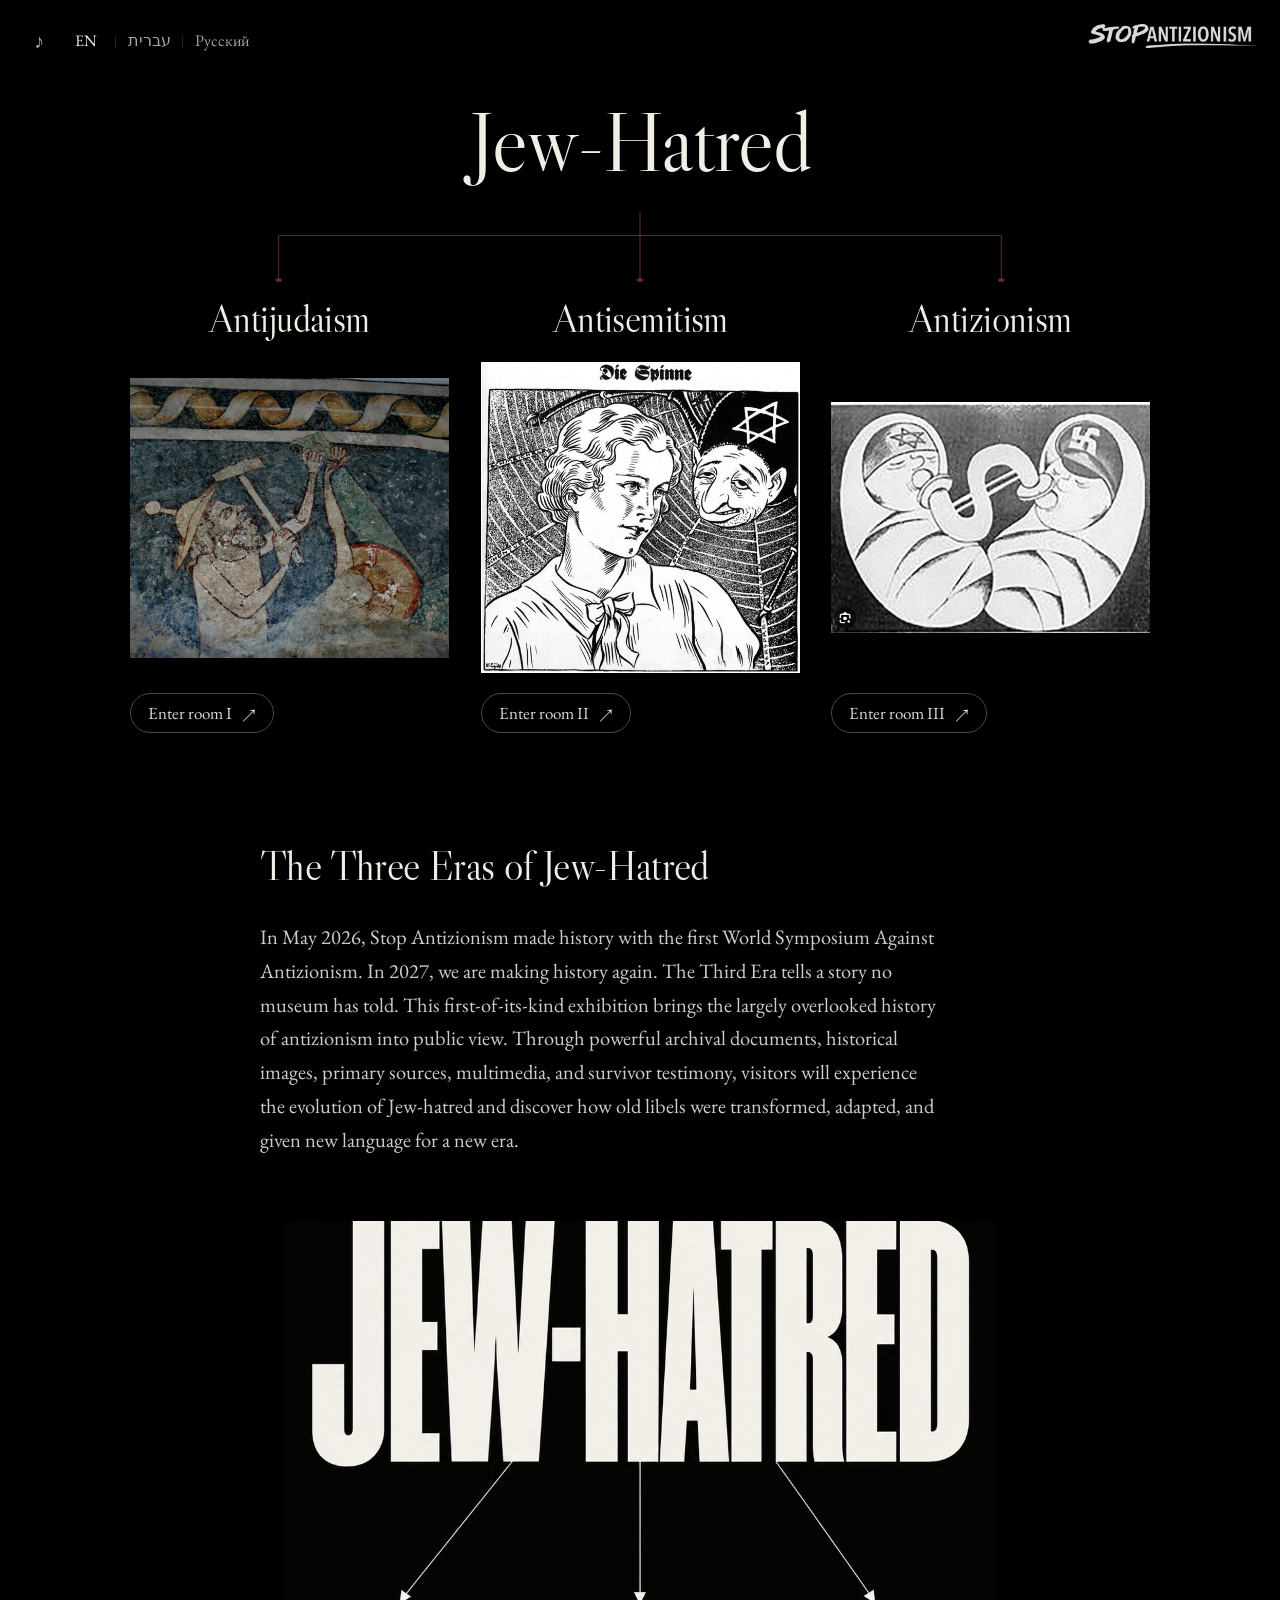
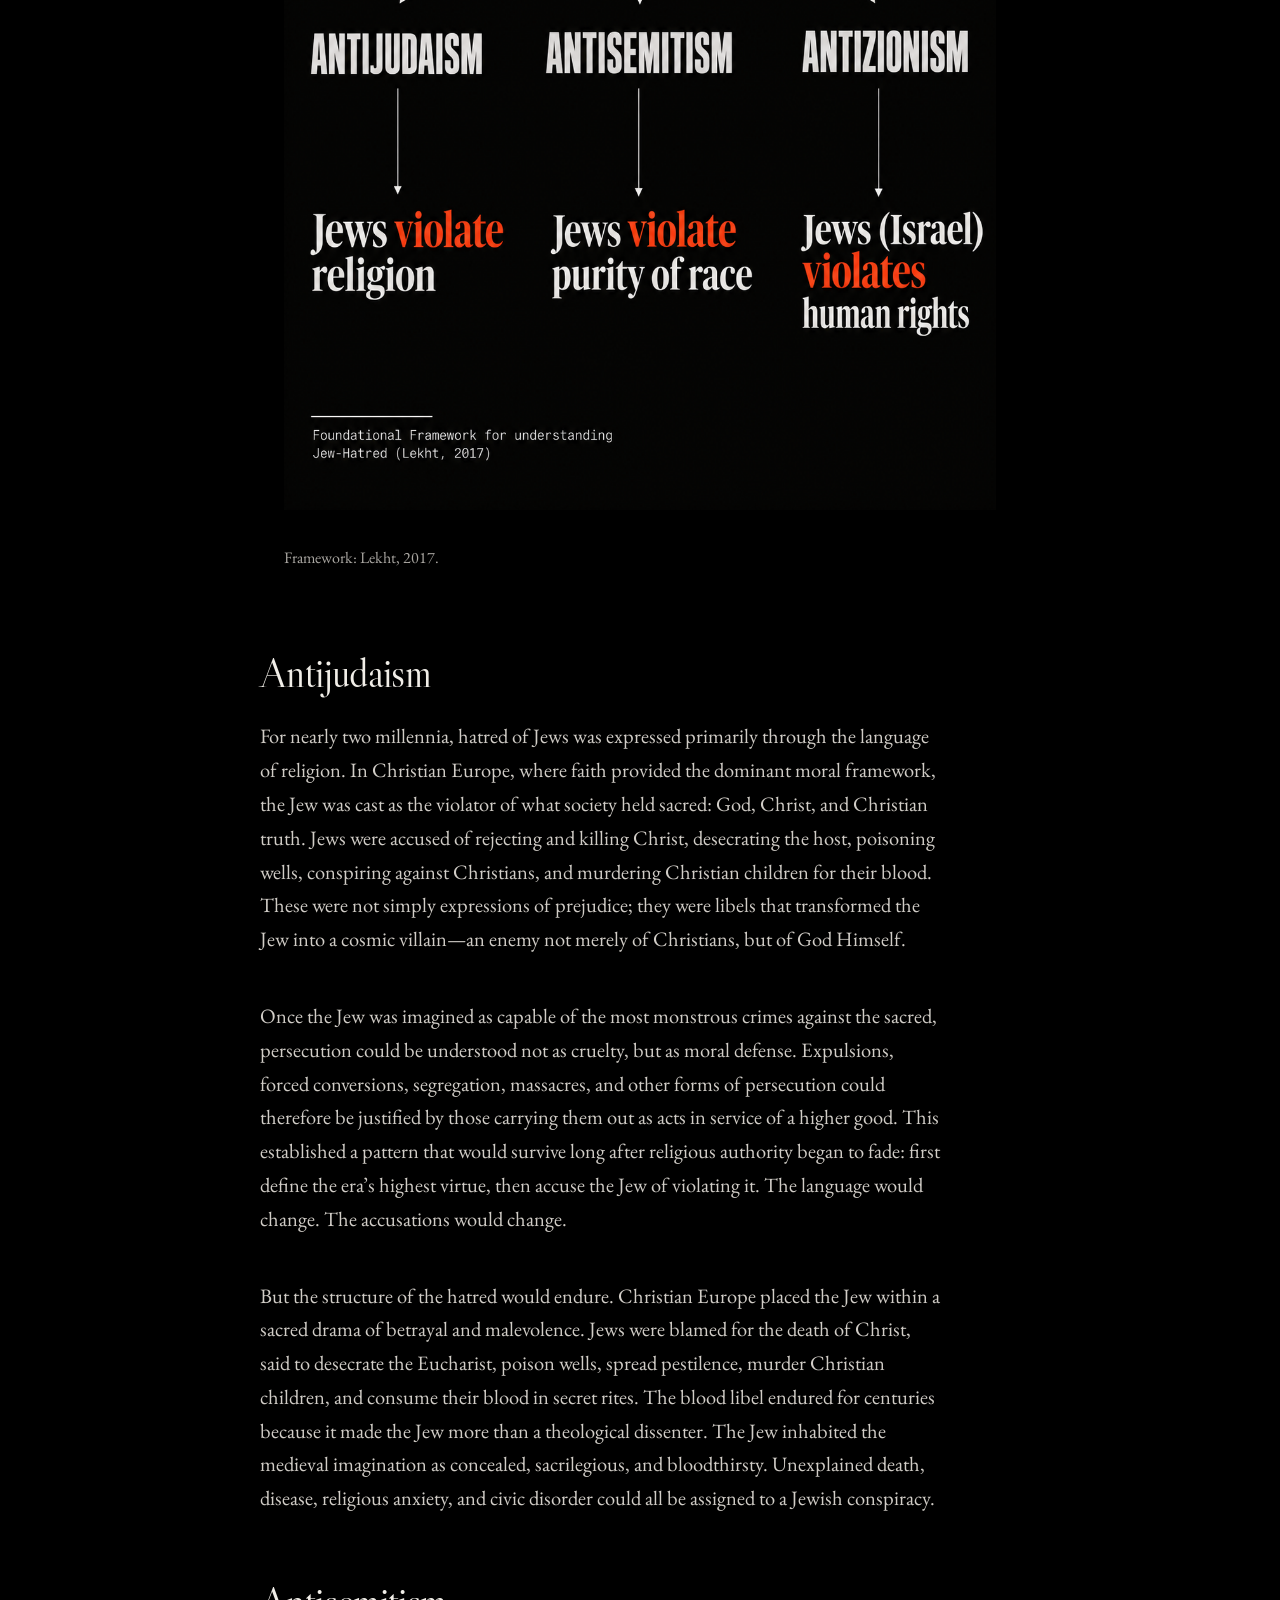
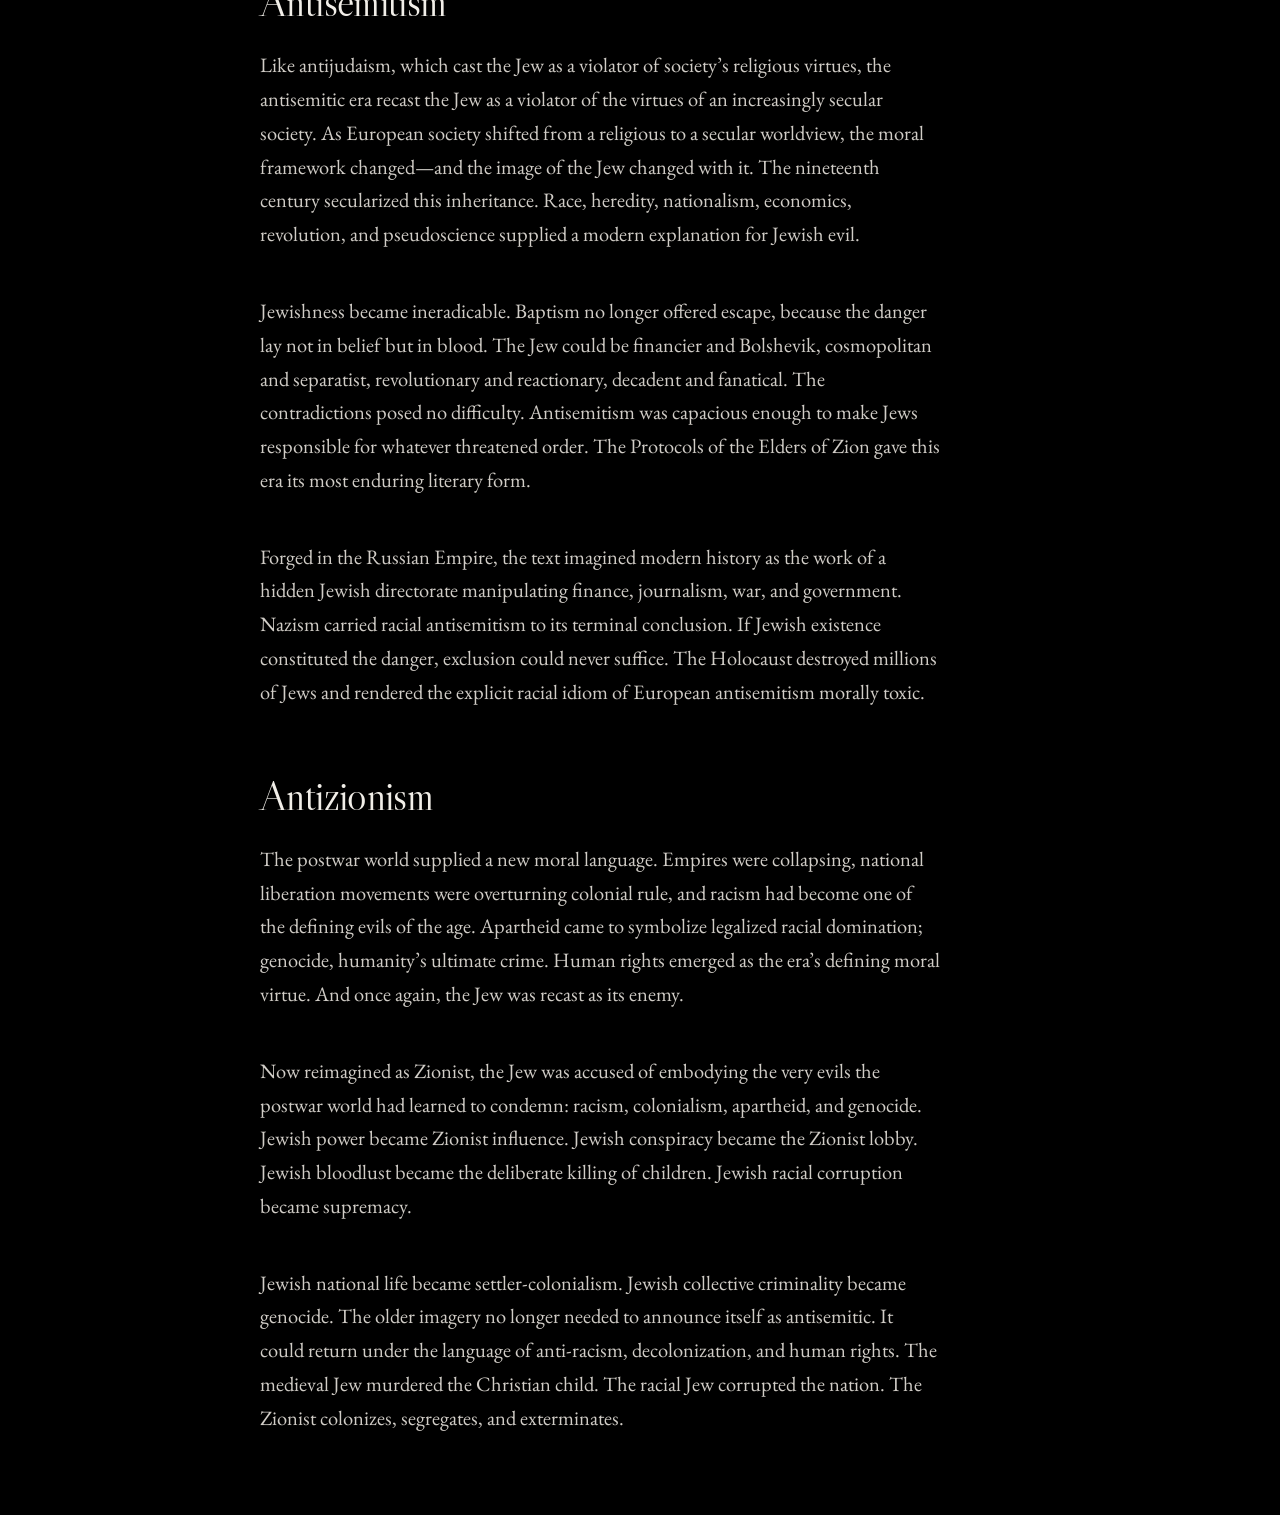
==== commit e416817d: "Use supplied source wording and remove Wilhelm Marr commentary" ====
--- a/index.html
+++ b/index.html
@@ -119,7 +119,9 @@
 </section><section aria-label="The Three Eras of Jew-Hatred" class="home-source-context">
 <h2 data-en="The Three Eras of Jew-Hatred" data-he="שלוש תקופות של שנאת יהודים" data-ru="Три эпохи ненависти к евреям">The Three Eras of Jew-Hatred</h2>
 <div class="three-eras-intro">
-<p data-en="Jew-hatred has occupied three eras. In the Christian world, the Jew was condemned as the enemy of God. In the age of race, he became the biological enemy of society. In the modern world, the object of condemnation is the Zionist who encapsulates colonialism, apartheid, genocide. These are the three eras of antijudaism, antisemitism, and antizionism: theological, racial, and human rights-coded expressions of an enduring hatred of Jews." data-he="שנאת יהודים עברה שלוש תקופות. בעולם הנוצרי היהודי גונה כאויב האל. בעידן הגזע הוא נעשה לאויב הביולוגי של החברה. בעולם המודרני מושא הגינוי הוא הציוני, המגלם קולוניאליזם, אפרטהייד ורצח עם. אלה שלוש התקופות של אנטי־יהדות, אנטישמיות ואנטי־ציונות: ביטויים תיאולוגיים, גזעיים ומקודדי־זכויות־אדם של שנאה מתמשכת ליהודים." data-ru="Ненависть к евреям прошла через три эпохи. В христианском мире еврей осуждался как враг Бога. В эпоху расы он стал биологическим врагом общества. В современном мире объектом осуждения становится сионист, воплощающий колониализм, апартеид и геноцид. Это три эпохи антииудаизма, антисемитизма и антисионизма: теологические, расовые и закодированные в языке прав человека выражения устойчивой ненависти к евреям.">Jew-hatred has occupied three eras. In the Christian world, the Jew was condemned as the enemy of God. In the age of race, he became the biological enemy of society. In the modern world, the object of condemnation is the Zionist who encapsulates colonialism, apartheid, genocide. These are the three eras of antijudaism, antisemitism, and antizionism: theological, racial, and human rights-coded expressions of an enduring hatred of Jews.</p></div>
+<p data-en="In May 2026, Stop Antizionism made history with the first World Symposium Against Antizionism. In 2027, we are making history again." data-he="במאי 2026 עשתה Stop Antizionism היסטוריה עם הסימפוזיון העולמי הראשון נגד אנטי־ציונות. בשנת 2027 אנחנו עושים היסטוריה שוב." data-ru="В мае 2026 года Stop Antizionism вошла в историю, проведя первый Всемирный симпозиум против антисионизма. В 2027 году мы снова творим историю.">In May 2026, Stop Antizionism made history with the first World Symposium Against Antizionism. In 2027, we are making history again.</p>
+<p data-en="The Third Era tells a story no museum has told. This first-of-its-kind exhibition brings the largely overlooked history of antizionism into public view. Through powerful archival documents, historical images, primary sources, multimedia, and survivor testimony, visitors will experience the evolution of Jew-hatred and discover how old libels were transformed, adapted, and given new language for a new era." data-he="העידן השלישי מספר סיפור שאף מוזיאון לא סיפר. תערוכה ראשונה מסוגה זו מביאה לעין הציבור את ההיסטוריה של האנטי־ציונות, שזכתה במידה רבה להתעלמות. באמצעות מסמכים ארכיוניים רבי־עוצמה, דימויים היסטוריים, מקורות ראשוניים, מולטימדיה ועדויות ניצולים, המבקרים יחוו את התפתחות שנאת היהודים ויגלו כיצד עלילות ישנות עברו שינוי, התאמה וקיבלו שפה חדשה לעידן חדש." data-ru="«Третья эра» рассказывает историю, которую не рассказывал ни один музей. Эта первая в своем роде выставка выводит в публичное пространство во многом упускаемую из виду историю антисионизма. Через архивные документы, исторические изображения, первоисточники, мультимедиа и свидетельства выживших посетители увидят эволюцию ненависти к евреям и узнают, как старые наветы были преобразованы, адаптированы и получили новый язык для новой эпохи.">The Third Era tells a story no museum has told. This first-of-its-kind exhibition brings the largely overlooked history of antizionism into public view. Through powerful archival documents, historical images, primary sources, multimedia, and survivor testimony, visitors will experience the evolution of Jew-hatred and discover how old libels were transformed, adapted, and given new language for a new era.</p>
+</div>
 <figure class="home-framework" aria-label="Jew-hatred conceptual framework">
 <div class="home-framework-art"><img src="jew-hatred-conceptual-framework.png" width="1122" height="1402" loading="lazy" decoding="async" alt="Lekht’s conceptual framework: antijudaism portrays Jews as violating religion; antisemitism portrays Jews as violating racial purity; antizionism portrays Israel as violating human rights."/></div>
 <figcaption data-en="Framework: Lekht, 2017." data-he="מסגרת מושגית: לכט, 2017." data-ru="Концептуальная схема: Лехт, 2017.">Framework: Lekht, 2017.</figcaption>
@@ -138,6 +140,6 @@
 
 </main>
 <script src="site.js?v=20260924-languages-music"></script>
-<script src="final.js?v=20260929-entry-polish"></script>
+<script src="final.js?v=20261011-source-wording"></script>
 </body>
 </html>
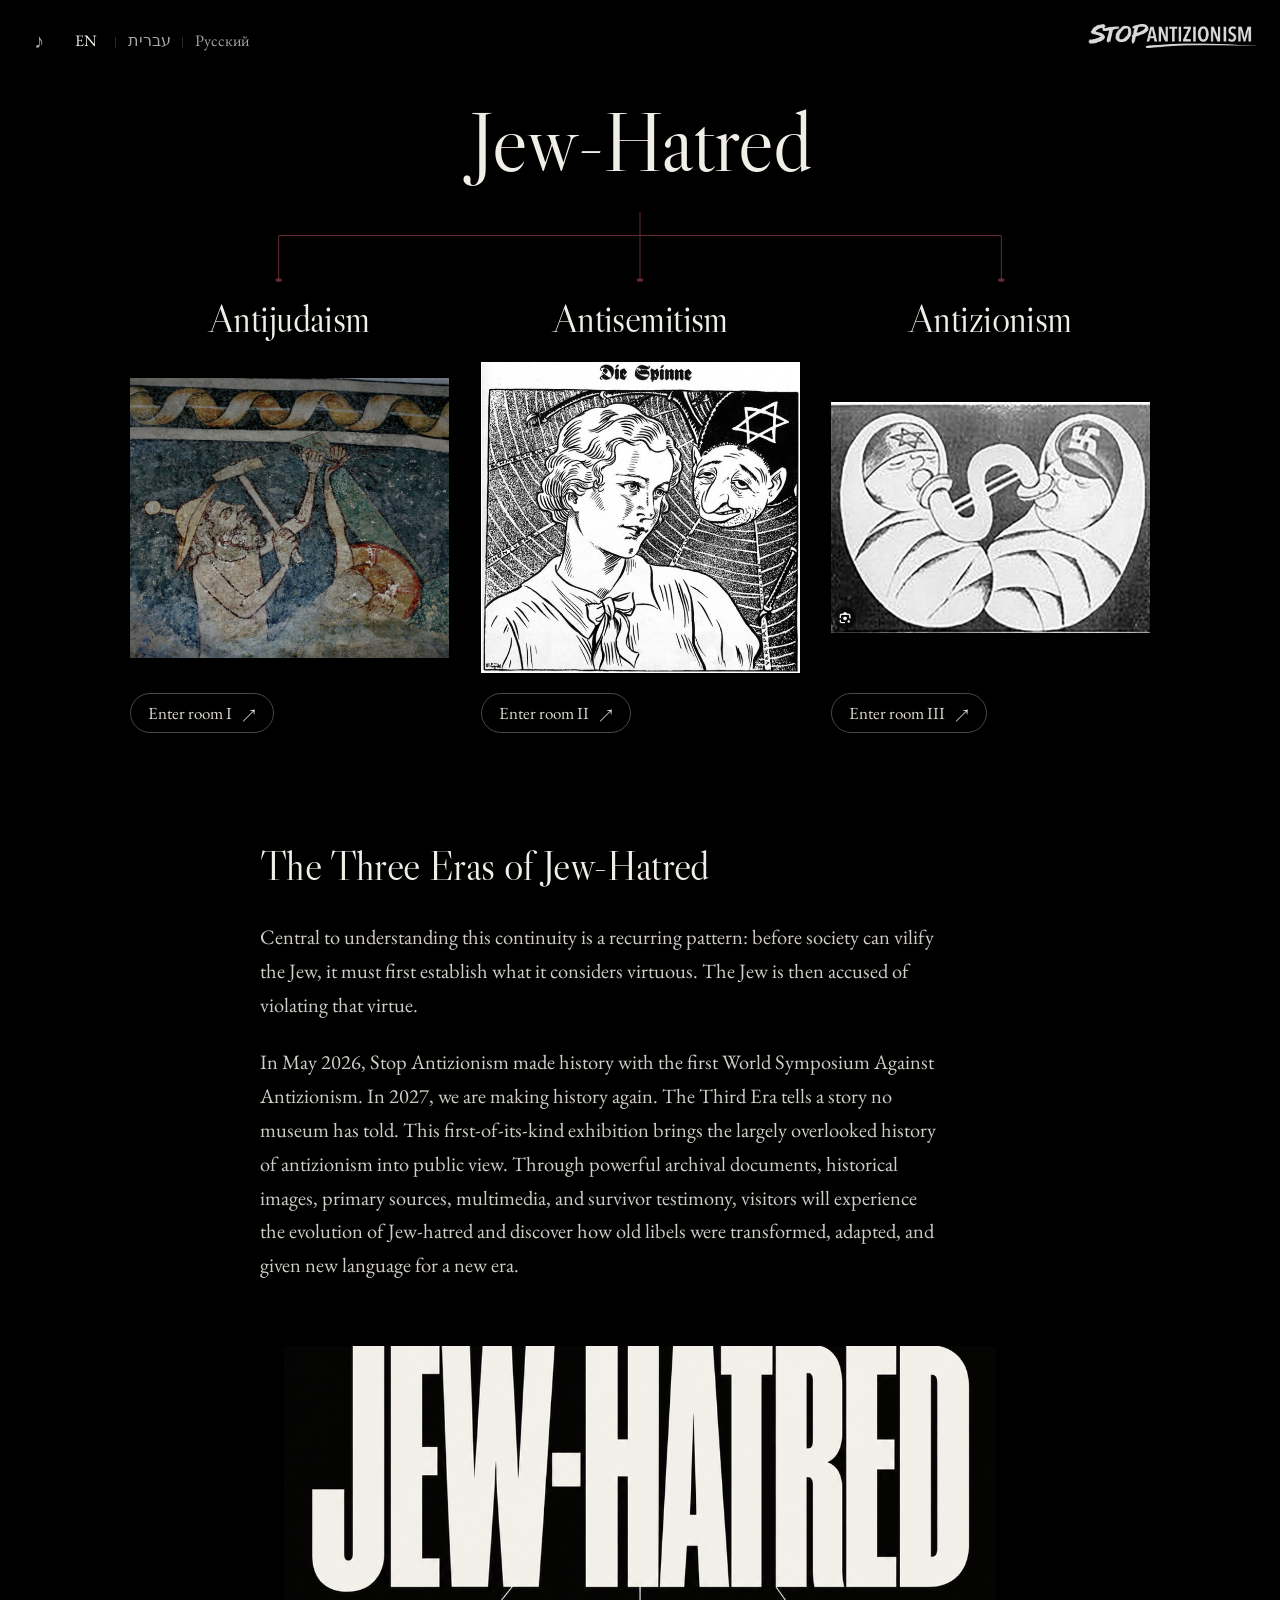
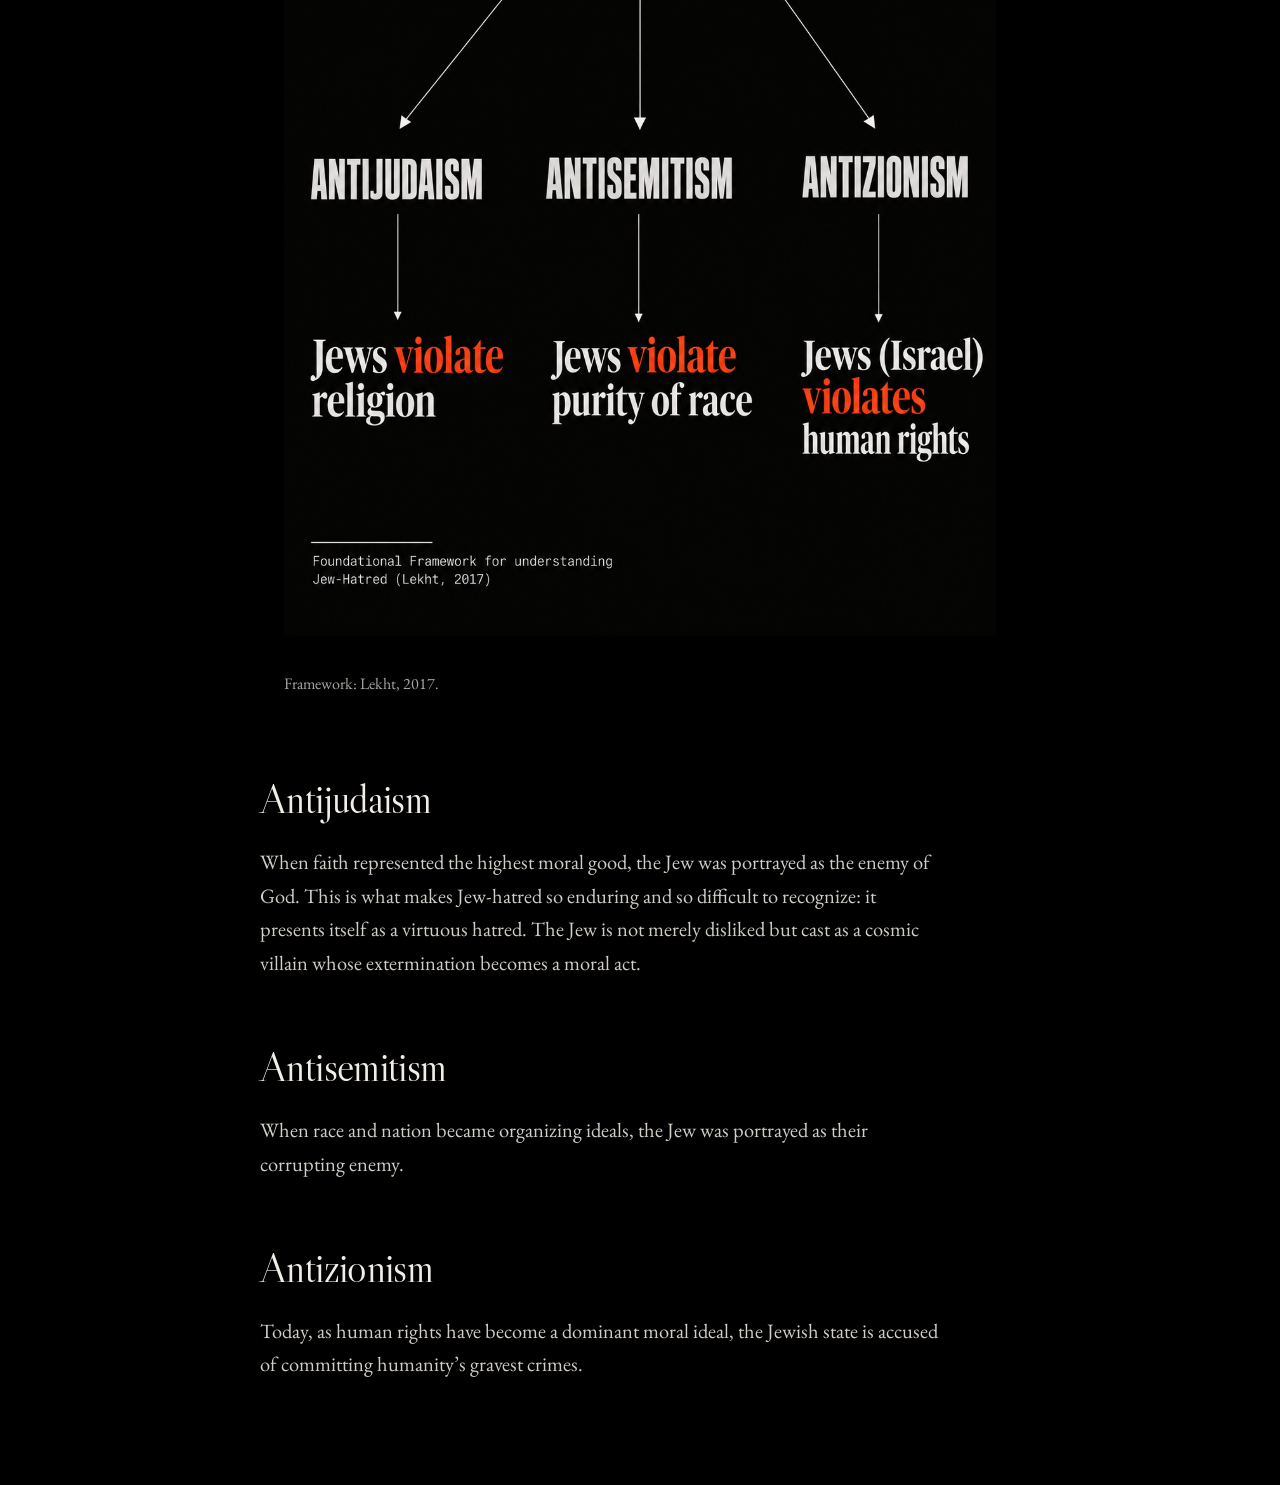
==== commit 7b899f9a: "Apply reviewed verbatim source copy and remove image descriptions" ====
--- a/index.html
+++ b/index.html
@@ -140,6 +140,6 @@
 
 </main>
 <script src="site.js?v=20260924-languages-music"></script>
-<script src="final.js?v=20261011-source-wording"></script>
+<script src="final.js?v=20261011-verbatim-approved"></script>
 </body>
 </html>
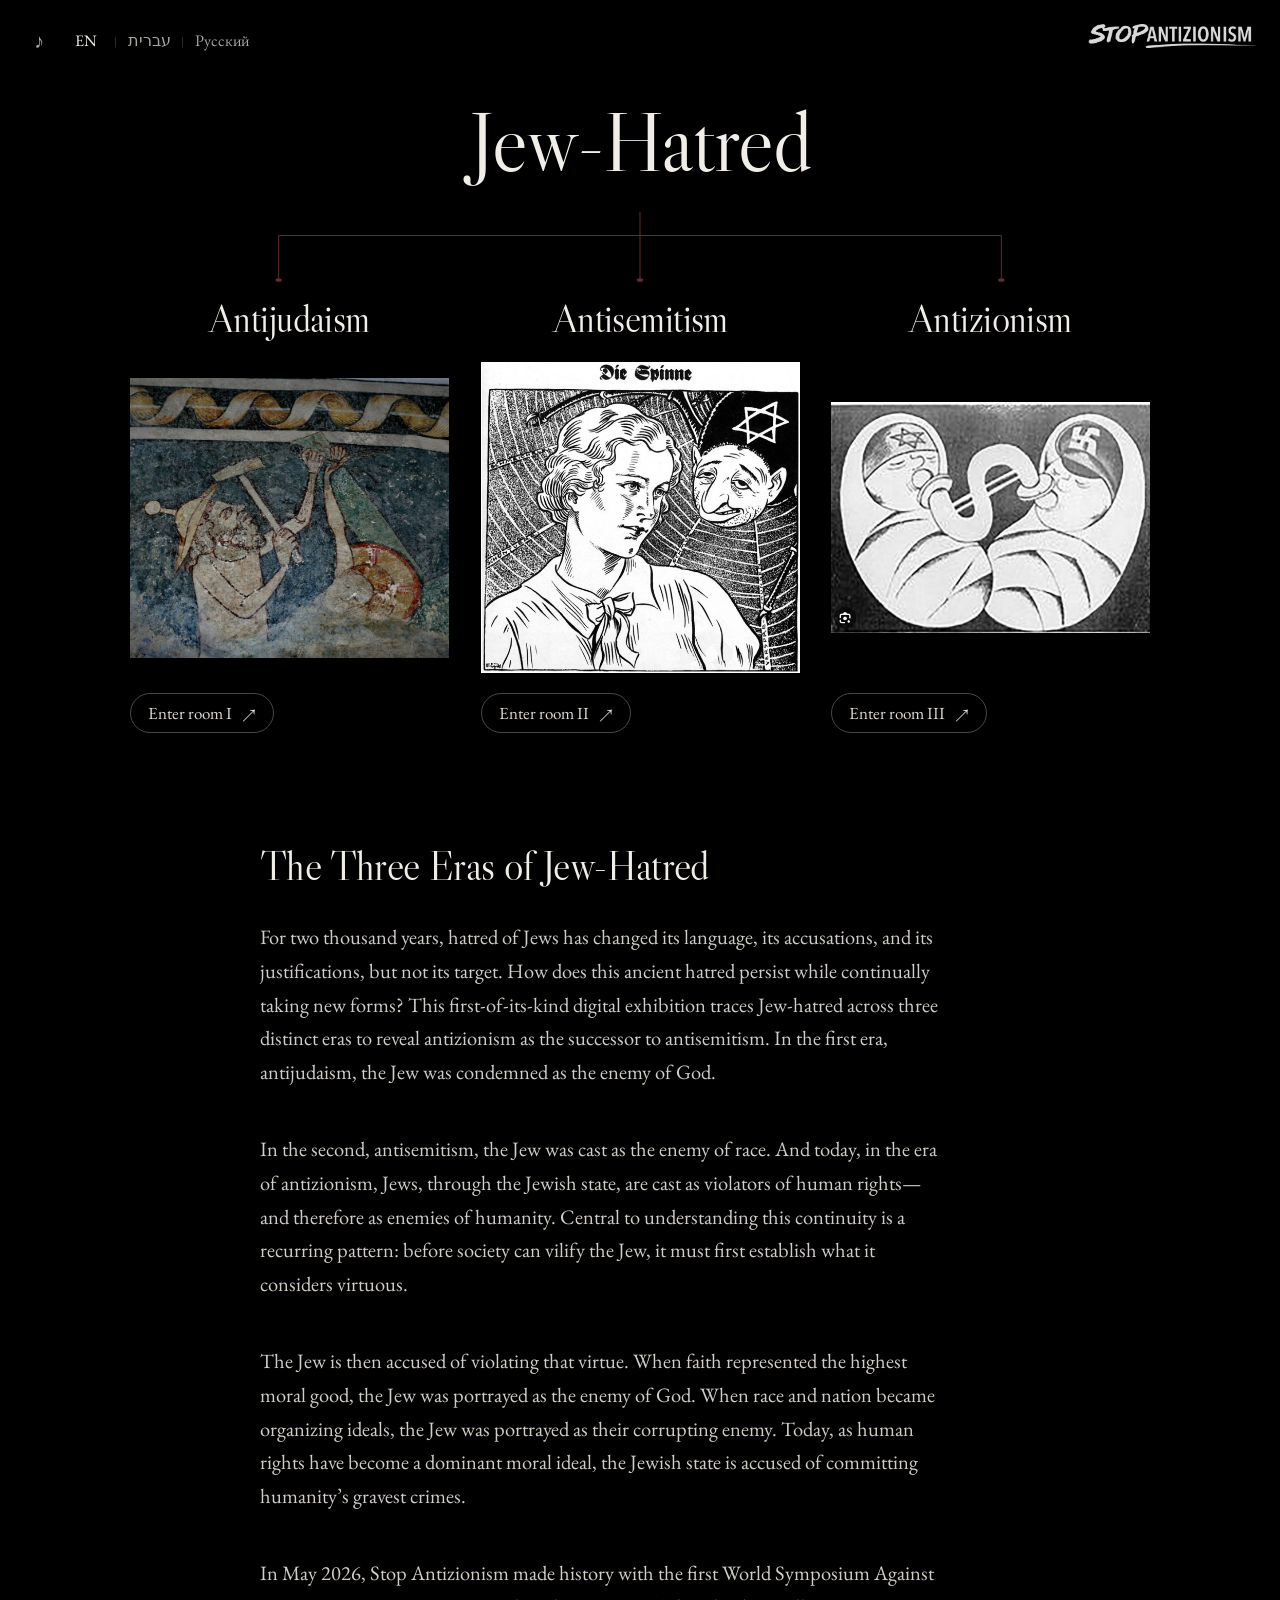
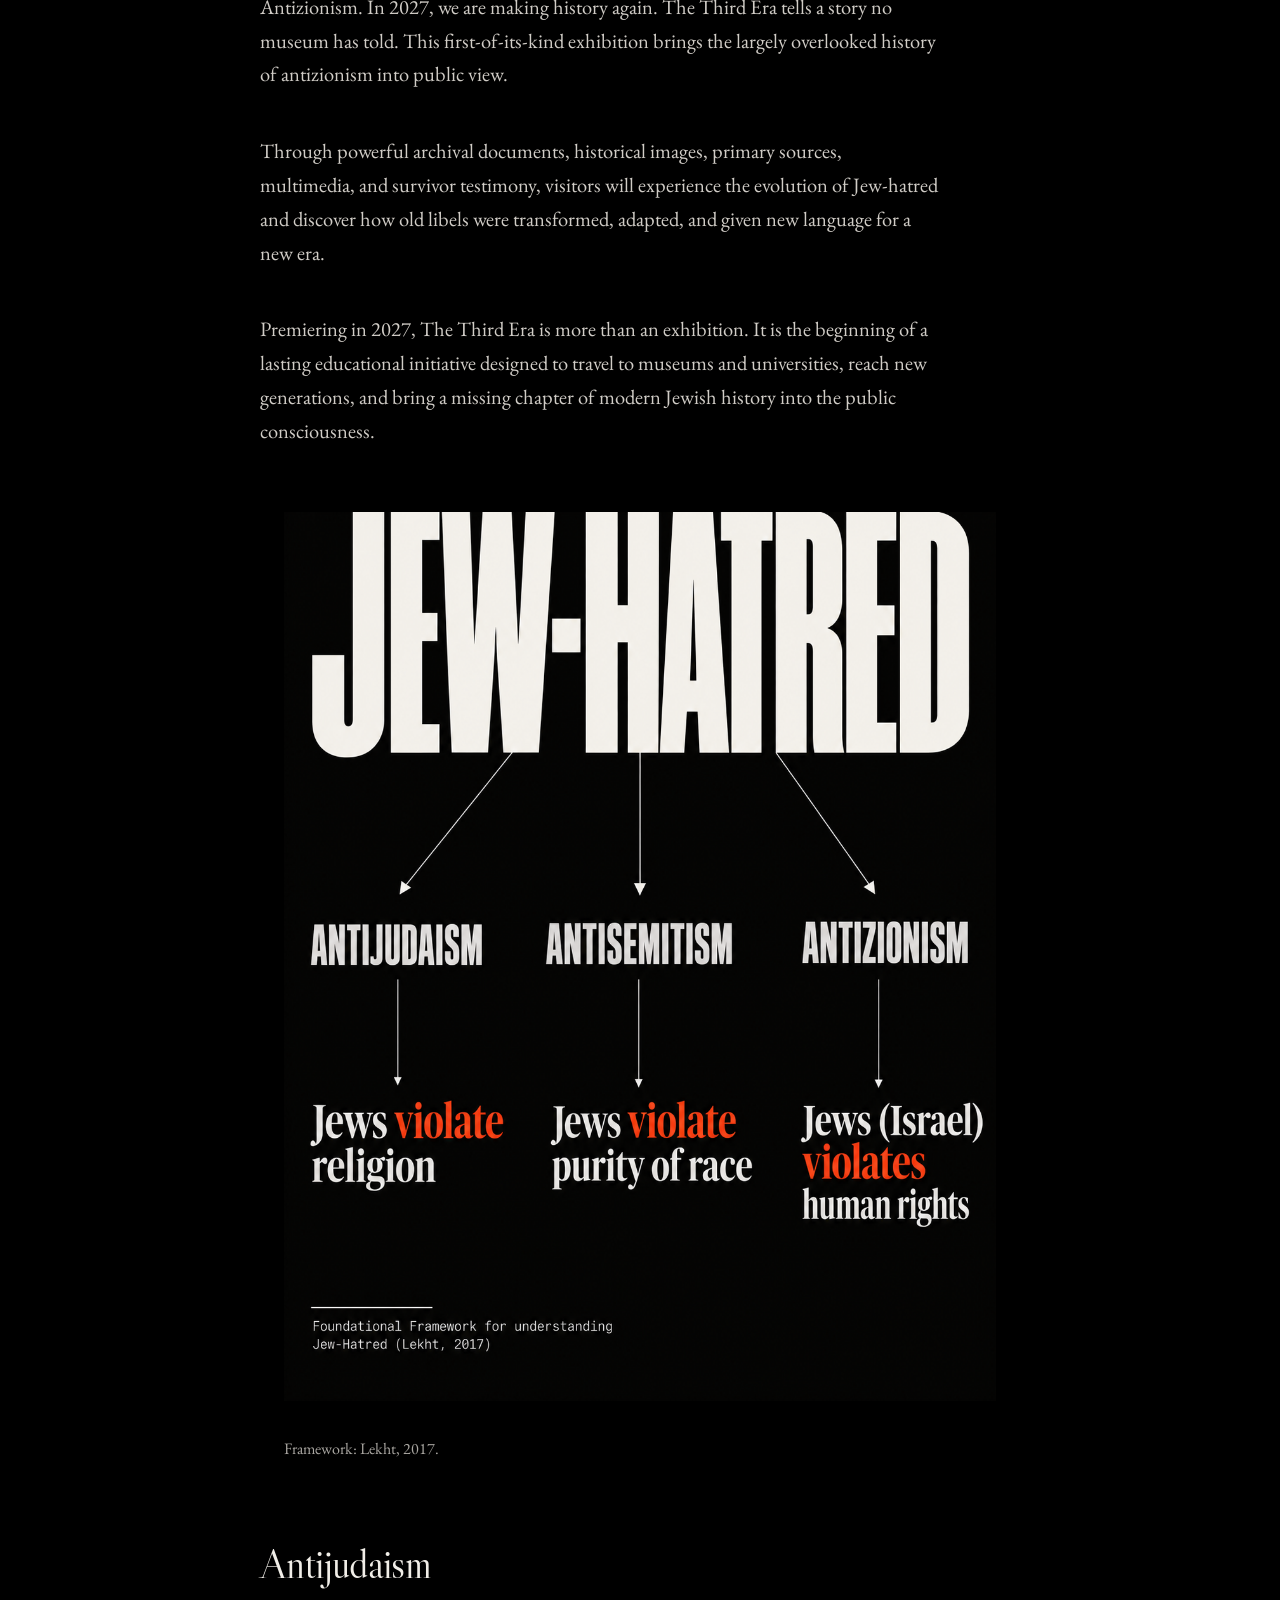
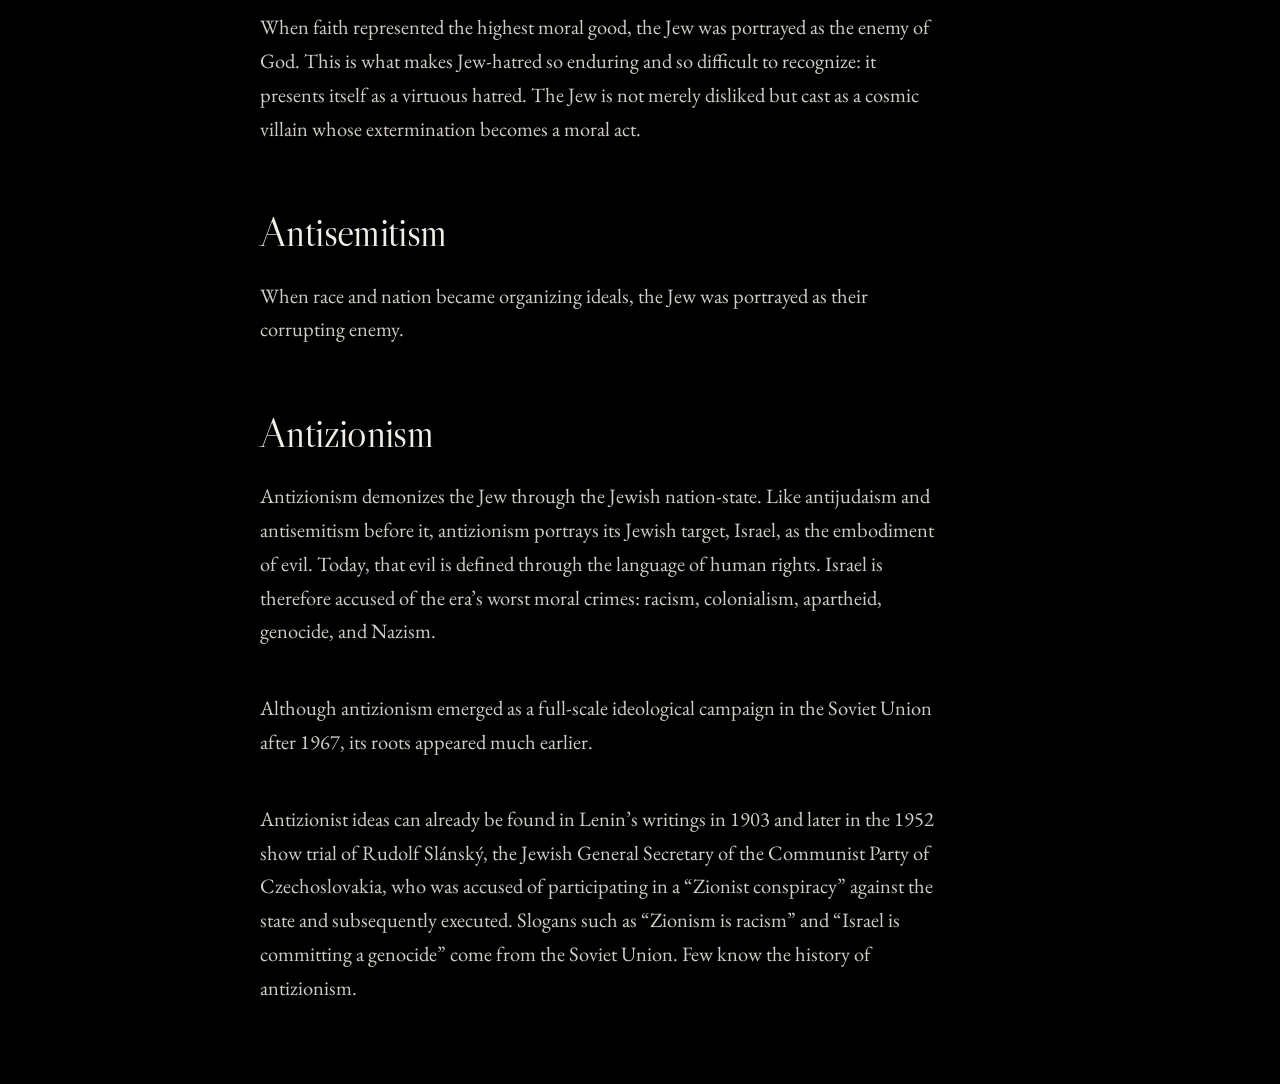
==== commit 8e0d5b8d: "Use verbatim Naya and Natasha/STOPAZ updates from Aug 11–Oct 11" ====
--- a/index.html
+++ b/index.html
@@ -1,145 +1,146 @@
-<!DOCTYPE html>
-
-<html dir="ltr" lang="en">
-<head>
-<meta charset="utf-8"/>
-<meta content="width=device-width,initial-scale=1,viewport-fit=cover" name="viewport"/>
-<meta content="dark" name="color-scheme"/>
-<title>Jew-Hatred | Stop Antizionism</title>
-<!-- STOPAZ SEO START -->
-<meta name="description" content="An educational digital exhibition tracing three historical eras of Jew-hatred: antijudaism, antisemitism, and modern antizionism."/>
-<meta name="robots" content="index,follow,max-image-preview:large"/>
-<meta name="theme-color" content="#000000"/>
-<link rel="canonical" href="https://kilejones-alt.github.io/Exhibit-Full/"/>
-<meta property="og:type" content="website"/>
-<meta property="og:site_name" content="Stop Antizionism"/>
-<meta property="og:title" content="Jew-Hatred | Stop Antizionism"/>
-<meta property="og:description" content="An educational digital exhibition tracing three historical eras of Jew-hatred: antijudaism, antisemitism, and modern antizionism."/>
-<meta property="og:url" content="https://kilejones-alt.github.io/Exhibit-Full/"/>
-<meta property="og:image" content="https://kilejones-alt.github.io/Exhibit-Full/door-antizionism-babies.jpg"/>
-<meta property="og:image:alt" content="Stop Antizionism — Three Eras of Jew-Hatred exhibition"/>
-<meta property="og:locale" content="en_US"/>
-<meta name="twitter:card" content="summary_large_image"/>
-<meta name="twitter:title" content="Jew-Hatred | Stop Antizionism"/>
-<meta name="twitter:description" content="An educational digital exhibition tracing three historical eras of Jew-hatred: antijudaism, antisemitism, and modern antizionism."/>
-<meta name="twitter:image" content="https://kilejones-alt.github.io/Exhibit-Full/door-antizionism-babies.jpg"/>
-<!-- STOPAZ SEO END -->
-<link href="https://fonts.googleapis.com" rel="preconnect"/><link crossorigin="" href="https://fonts.gstatic.com" rel="preconnect"/><link href="https://fonts.googleapis.com/css2?family=Libre+Caslon+Display&amp;family=EB+Garamond:wght@400;500&amp;family=Cormorant+Garamond:wght@400;500;600&amp;family=Source+Sans+3:opsz,wght@8..60,300;8..60,400;8..60,500;8..60,600&amp;display=swap" rel="stylesheet"/><link href="site.css" rel="stylesheet"/>
-
-<style>
-/* Door artwork: show the complete selected work. No cropping on the three front doors. */
-.home-page .era-image-wrap{
-  background:#141417;
-}
-.home-page .era-image{
-  object-fit:contain !important;
-  object-position:center center !important;
-  transform-origin:center center;
-}
-/* Keep every pixel of the selected door art visible. The door card may move; the artwork itself never scales/crops. */
-.home-page .era-image,
-.home-page .era-card:hover .era-image,
-.home-page .era-card:focus-visible .era-image{
-  transform:none !important;
-  object-fit:contain !important;
-  object-position:50% 50% !important;
-}
-/* No additional homepage prose below the doors. */
-.home-page .exhibition-announcement{display:none !important;}
-</style>
-<link href="final.css" rel="stylesheet"/>
-<link rel="stylesheet" href="room-entry.css?v=20260929-entry-polish"/>
-<script src="room-entry.js?v=20260929-entry-polish"></script>
-<link rel="stylesheet" href="https://fonts.googleapis.com/css2?family=EB+Garamond:wght@400;500&family=Noto+Serif+Hebrew:wght@400;500&display=swap"/>
-<script src="gallery-audio.js?v=20260929-entry-polish"></script>
-<link rel="stylesheet" href="gallery-finish.css?v=20260929-equal-width"/>
-</head>
-<body class="new-page home-page gallery-design">
-<a class="skip-link" href="#main-content" data-en="Skip to main content" data-he="דילוג לתוכן הראשי" data-ru="Перейти к основному содержанию">Skip to main content</a>
-<div aria-hidden="true" id="ambient-light"></div>
-<audio id="bg-audio" loop preload="metadata" src="lacrymosa-piano.mp3"></audio>
-<a aria-label="Stop Antizionism home" data-aria-en="Stop Antizionism home" data-aria-he="דף הבית של Stop Antizionism" data-aria-ru="Главная Stop Antizionism" class="site-brand-link" href="index.html">
-<img alt="Stop Antizionism" class="site-brand" decoding="async" fetchpriority="auto" height="292" loading="eager" src="stop-antizionism-logo.webp" width="2048"/>
-</a>
-<nav aria-label="Page controls" data-aria-en="Page controls" data-aria-he="פקדי עמוד" data-aria-ru="Элементы управления страницей" class="controls-nav">
-<div class="nav-box"><button aria-pressed="false" class="audio-btn" id="audio-btn" type="button">AUDIO: OFF</button></div>
-<div class="nav-box">
-<button class="lang-btn active" aria-label="Switch language to English" data-aria-en="Switch language to English" data-aria-he="החלפת השפה לאנגלית" data-aria-ru="Переключить язык на английский" id="btn-en" type="button">EN</button><span class="nav-separator">|</span>
-<button class="lang-btn" aria-label="Switch language to Hebrew" data-aria-en="Switch language to Hebrew" data-aria-he="החלפת השפה לעברית" data-aria-ru="Переключить язык на иврит" id="btn-he" type="button">עברית</button><span class="nav-separator">|</span>
-<button class="lang-btn" aria-label="Switch language to Russian" data-aria-en="Switch language to Russian" data-aria-he="החלפת השפה לרוסית" data-aria-ru="Переключить язык на русский" id="btn-ru" type="button">Русский</button>
-</div>
-</nav>
-<main class="home-main" id="main-content" tabindex="-1">
-<header class="home-intro">
-<h1 class="home-title" data-en="Jew-Hatred" data-he="שנאת יהודים" data-ru="Ненависть к евреям">Jew-Hatred</h1>
-<svg aria-hidden="true" class="desktop-connector" preserveaspectratio="none" viewbox="0 0 1000 110">
-<path d="M500 0V38M500 38H166.667M500 38H833.333M166.667 38V110M500 38V110M833.333 38V110"></path>
-<circle cx="166.667" cy="110" r="3"></circle>
-<circle cx="500" cy="110" r="3"></circle>
-<circle cx="833.333" cy="110" r="3"></circle>
-</svg>
-</header>
-<section id="rooms" aria-label="Three eras of Jew-hatred" class="era-grid">
-<a aria-label="Open Antijudaism gallery" class="era-card historical-threshold" data-aria-en="Open Antijudaism gallery" data-aria-he="פתיחת גלריית אנטי-יהדות" data-aria-ru="Открыть галерею: Антииудаизм" href="antijudaism.html?v=20260928-reviewed" style="--door-image:url('door-antijudaism-crucifixion.jpg')">
-<span aria-hidden="true" class="mobile-node"></span>
-<div class="door-rotator">
-<div class="door-face door-front">
-<div class="era-inner">
-<div class="era-head"><h2 class="era-title" data-en="Antijudaism" data-he="אנטי-יהדות" data-ru="Антииудаизм">Antijudaism</h2></div>
-<div class="era-image-wrap"><picture class="responsive-art-picture"><img alt="Crucifixion detail from a historical mural" class="era-image door-source-image quality-standard" data-native-height="1407" data-native-width="1600" decoding="async" height="1407" loading="eager" src="door-antijudaism-crucifixion.jpg" width="1600"/></picture></div>
-</div>
-<span class="room-pill"><span data-en="Enter room I" data-he="כניסה לחדר I" data-ru="Войти в зал I">Enter room I</span><span aria-hidden="true">↗</span></span>
-</div>
-</div>
-</a>
-<a aria-label="Open Antisemitism gallery" class="era-card historical-threshold" data-aria-en="Open Antisemitism gallery" data-aria-he="פתיחת גלריית אנטישמיות" data-aria-ru="Открыть галерею: Антисемитизм" href="antisemitism.html?v=20260928-reviewed" style="--door-image:url('door-antisemitism-spider.jpg')">
-<span aria-hidden="true" class="mobile-node"></span>
-<div class="door-rotator">
-<div class="door-face door-front">
-<div class="era-inner">
-<div class="era-head"><h2 class="era-title" data-en="Antisemitism" data-he="אנטישמיות" data-ru="Антисемитизм">Antisemitism</h2></div>
-<div class="era-image-wrap"><picture class="responsive-art-picture"><img alt="Historical antisemitic illustration of a woman and a spider web" class="era-image door-source-image quality-standard" data-native-height="605" data-native-width="621" decoding="async" height="605" loading="eager" src="door-antisemitism-spider.jpg" width="621"/></picture></div>
-</div>
-<span class="room-pill"><span data-en="Enter room II" data-he="כניסה לחדר II" data-ru="Войти в зал II">Enter room II</span><span aria-hidden="true">↗</span></span>
-</div>
-</div>
-</a>
-<a aria-label="Open Antizionism gallery" class="era-card antizionism historical-threshold" data-aria-en="Open Antizionism gallery" data-aria-he="פתיחת גלריית אנטי-ציונות" data-aria-ru="Открыть галерею: Антисионизм" href="exhibition.html?v=20260928-reviewed" style="--door-image:url('door-antizionism-babies.jpg')">
-<span aria-hidden="true" class="mobile-node"></span>
-<div class="door-rotator">
-<div class="door-face door-front">
-<div class="era-inner">
-<div class="era-head"><h2 class="era-title" data-en="Antizionism" data-he="אנטי-ציונות" data-ru="Антисионизм">Antizionism</h2></div>
-<div class="era-image-wrap"><picture class="responsive-art-picture"><img alt="Historical propaganda illustration of two swaddled babies" class="era-image door-source-image quality-standard" data-native-height="760" data-native-width="1046" decoding="async" height="760" loading="eager" src="door-antizionism-babies.jpg" width="1046"/></picture></div>
-</div>
-<span class="room-pill"><span data-en="Enter room III" data-he="כניסה לחדר III" data-ru="Войти в зал III">Enter room III</span><span aria-hidden="true">↗</span></span>
-</div>
-</div>
-</a>
-</section><section aria-label="The Three Eras of Jew-Hatred" class="home-source-context">
-<h2 data-en="The Three Eras of Jew-Hatred" data-he="שלוש תקופות של שנאת יהודים" data-ru="Три эпохи ненависти к евреям">The Three Eras of Jew-Hatred</h2>
-<div class="three-eras-intro">
-<p data-en="In May 2026, Stop Antizionism made history with the first World Symposium Against Antizionism. In 2027, we are making history again." data-he="במאי 2026 עשתה Stop Antizionism היסטוריה עם הסימפוזיון העולמי הראשון נגד אנטי־ציונות. בשנת 2027 אנחנו עושים היסטוריה שוב." data-ru="В мае 2026 года Stop Antizionism вошла в историю, проведя первый Всемирный симпозиум против антисионизма. В 2027 году мы снова творим историю.">In May 2026, Stop Antizionism made history with the first World Symposium Against Antizionism. In 2027, we are making history again.</p>
-<p data-en="The Third Era tells a story no museum has told. This first-of-its-kind exhibition brings the largely overlooked history of antizionism into public view. Through powerful archival documents, historical images, primary sources, multimedia, and survivor testimony, visitors will experience the evolution of Jew-hatred and discover how old libels were transformed, adapted, and given new language for a new era." data-he="העידן השלישי מספר סיפור שאף מוזיאון לא סיפר. תערוכה ראשונה מסוגה זו מביאה לעין הציבור את ההיסטוריה של האנטי־ציונות, שזכתה במידה רבה להתעלמות. באמצעות מסמכים ארכיוניים רבי־עוצמה, דימויים היסטוריים, מקורות ראשוניים, מולטימדיה ועדויות ניצולים, המבקרים יחוו את התפתחות שנאת היהודים ויגלו כיצד עלילות ישנות עברו שינוי, התאמה וקיבלו שפה חדשה לעידן חדש." data-ru="«Третья эра» рассказывает историю, которую не рассказывал ни один музей. Эта первая в своем роде выставка выводит в публичное пространство во многом упускаемую из виду историю антисионизма. Через архивные документы, исторические изображения, первоисточники, мультимедиа и свидетельства выживших посетители увидят эволюцию ненависти к евреям и узнают, как старые наветы были преобразованы, адаптированы и получили новый язык для новой эпохи.">The Third Era tells a story no museum has told. This first-of-its-kind exhibition brings the largely overlooked history of antizionism into public view. Through powerful archival documents, historical images, primary sources, multimedia, and survivor testimony, visitors will experience the evolution of Jew-hatred and discover how old libels were transformed, adapted, and given new language for a new era.</p>
-</div>
-<figure class="home-framework" aria-label="Jew-hatred conceptual framework">
-<div class="home-framework-art"><img src="jew-hatred-conceptual-framework.png" width="1122" height="1402" loading="lazy" decoding="async" alt="Lekht’s conceptual framework: antijudaism portrays Jews as violating religion; antisemitism portrays Jews as violating racial purity; antizionism portrays Israel as violating human rights."/></div>
-<figcaption data-en="Framework: Lekht, 2017." data-he="מסגרת מושגית: לכט, 2017." data-ru="Концептуальная схема: Лехт, 2017.">Framework: Lekht, 2017.</figcaption>
-</figure>
-<div class="era-source-section">
-<h3 data-en="Antijudaism" data-he="אנטי־יהדות" data-ru="Антииудаизм">Antijudaism</h3>
-<p data-en="Christian Europe placed the Jew within a sacred drama of betrayal and malevolence. Jews were blamed for the death of Christ, said to desecrate the Eucharist, poison wells, spread pestilence, murder Christian children, and consume their blood in secret rites. The blood libel endured for centuries because it made the Jew more than a theological dissenter. The Jew inhabited the medieval imagination as concealed, sacrilegious, and bloodthirsty. Unexplained death, disease, religious anxiety, and civic disorder could all be assigned to a Jewish conspiracy." data-he="אירופה הנוצרית הציבה את היהודי בתוך דרמה מקודשת של בגידה ורשעות. יהודים הואשמו במותו של ישו, בחילול לחם הקודש, בהרעלת בארות, בהפצת מגפות, ברצח ילדים נוצרים ובצריכת דמם בטקסים חשאיים. עלילת הדם שרדה מאות שנים מפני שהפכה את היהודי ליותר מחולק תיאולוגי. בדמיון ימי־הביניים היהודי הופיע כנסתר, מחלל קודש וצמא דם. מוות בלתי מוסבר, מחלה, חרדה דתית ואי־סדר אזרחי יכלו כולם להיות מיוחסים לקנוניה יהודית." data-ru="Христианская Европа поместила еврея в священную драму предательства и злонамеренности. Евреев обвиняли в смерти Христа, в осквернении Евхаристии, отравлении колодцев, распространении мора, убийстве христианских детей и употреблении их крови в тайных обрядах. Кровавый навет сохранялся веками, потому что делал еврея чем-то большим, чем богословским инакомыслящим. В средневековом воображении еврей был скрытным, святотатственным и кровожадным. Необъяснимая смерть, болезнь, религиозная тревога и гражданский беспорядок могли быть приписаны еврейскому заговору.">Christian Europe placed the Jew within a sacred drama of betrayal and malevolence. Jews were blamed for the death of Christ, said to desecrate the Eucharist, poison wells, spread pestilence, murder Christian children, and consume their blood in secret rites. The blood libel endured for centuries because it made the Jew more than a theological dissenter. The Jew inhabited the medieval imagination as concealed, sacrilegious, and bloodthirsty. Unexplained death, disease, religious anxiety, and civic disorder could all be assigned to a Jewish conspiracy.</p>
-</div>
-<div class="era-source-section">
-<h3 data-en="Antisemitism" data-he="אנטישמיות" data-ru="Антисемитизм">Antisemitism</h3>
-<p data-en="The nineteenth century secularized this inheritance. Race, heredity, nationalism, economics, revolution, and pseudoscience supplied a modern explanation for Jewish evil. Jewishness became ineradicable. Baptism no longer offered escape, because the danger lay not in belief but in blood. The Jew could be financier and Bolshevik, cosmopolitan and separatist, revolutionary and reactionary, decadent and fanatical. The contradictions posed no difficulty. Antisemitism was capacious enough to make Jews responsible for whatever threatened order. The Protocols of the Elders of Zion gave this era its most enduring literary form. Forged in the Russian Empire, the text imagined modern history as the work of a hidden Jewish directorate manipulating finance, journalism, war, and government. Nazism carried racial antisemitism to its terminal conclusion. If Jewish existence constituted the danger, exclusion could never suffice. The Holocaust destroyed millions of Jews and rendered the explicit racial idiom of European antisemitism morally toxic." data-he="המאה התשע־עשרה חילנה את הירושה הזאת. גזע, תורשה, לאומיות, כלכלה, מהפכה ופסאודו־מדע סיפקו הסבר מודרני לרוע יהודי. היהודיות נעשתה לבלתי־מחיקה. הטבילה כבר לא הציעה מוצא, מפני שהסכנה נתפסה לא באמונה אלא בדם. היהודי יכול היה להיות מממן ובולשביק, קוסמופוליטי ובדלן, מהפכן וריאקציונר, דקדנט וקנאי. הסתירות לא היו מכשול. האנטישמיות הייתה רחבה דיה כדי להטיל על היהודים אחריות לכל מה שאיים על הסדר. הפרוטוקולים של זקני ציון העניקו לעידן הזה את צורתו הספרותית העמידה ביותר. הזיוף, שנוצר באימפריה הרוסית, תיאר את ההיסטוריה המודרנית כמעשה ידיה של הנהגה יהודית חשאית המפעילה מימון, עיתונות, מלחמה וממשלה. הנאציזם הביא את האנטישמיות הגזעית למסקנתה הסופית. אם עצם הקיום היהודי הוא הסכנה, הדרה לעולם לא תספיק. השואה השמידה מיליוני יהודים והפכה את השפה הגזעית המפורשת של האנטישמיות האירופית לרעילה מבחינה מוסרית." data-ru="XIX век секуляризировал это наследие. Раса, наследственность, национализм, экономика, революция и псевдонаука дали современное объяснение «еврейскому злу». Еврейство стало считаться неискоренимым. Крещение больше не давало выхода, потому что опасность усматривали не в вере, а в крови. Еврей мог быть финансистом и большевиком, космополитом и сепаратистом, революционером и реакционером, декадентом и фанатиком. Противоречия не мешали. Антисемитизм был достаточно вместителен, чтобы возлагать на евреев ответственность за всё, что угрожало порядку. «Протоколы сионских мудрецов» придали этой эпохе её наиболее живучую литературную форму. Подделка, созданная в Российской империи, представляла современную историю как дело тайной еврейской дирекции, управляющей финансами, журналистикой, войнами и правительствами. Нацизм довёл расовый антисемитизм до его предельного вывода. Если опасностью считалось само еврейское существование, исключения было недостаточно. Холокост уничтожил миллионы евреев и сделал откровенно расовый язык европейского антисемитизма морально токсичным.">The nineteenth century secularized this inheritance. Race, heredity, nationalism, economics, revolution, and pseudoscience supplied a modern explanation for Jewish evil. Jewishness became ineradicable. Baptism no longer offered escape, because the danger lay not in belief but in blood. The Jew could be financier and Bolshevik, cosmopolitan and separatist, revolutionary and reactionary, decadent and fanatical. The contradictions posed no difficulty. Antisemitism was capacious enough to make Jews responsible for whatever threatened order. The Protocols of the Elders of Zion gave this era its most enduring literary form. Forged in the Russian Empire, the text imagined modern history as the work of a hidden Jewish directorate manipulating finance, journalism, war, and government. Nazism carried racial antisemitism to its terminal conclusion. If Jewish existence constituted the danger, exclusion could never suffice. The Holocaust destroyed millions of Jews and rendered the explicit racial idiom of European antisemitism morally toxic.</p></div>
-<div class="era-source-section">
-<h3 data-en="Antizionism" data-he="אנטי־ציונות" data-ru="Антисионизм">Antizionism</h3>
-<p data-en="The postwar world supplied another language. The empire was collapsing. National liberation movements were overturning colonial rule. Racism had become one of the defining evils of the postwar order. Apartheid stood for legalized racial domination. Genocide named humanity's ultimate crime. Within this, the Jew was recast as the Zionist. Jewish power became Zionist influence. Jewish conspiracy became the Zionist lobby. Jewish bloodlust became the deliberate killing of children. Jewish racial corruption became supremacy. Jewish national life became settler-colonialism. Jewish collective criminality became genocide. The older imagery no longer needed to announce itself as antisemitic. It could return under the language of anti-racism, decolonization, and human rights. The medieval Jew murdered the Christian child. The racial Jew corrupted the nation. The Zionist colonizes, segregates, and exterminates." data-he="העולם שלאחר המלחמה סיפק שפה אחרת. האימפריות קרסו. תנועות שחרור לאומיות הפילו שלטון קולוניאלי. הגזענות נעשתה לאחת הרעות המגדירות של הסדר שלאחר המלחמה. אפרטהייד סימל שליטה גזעית המעוגנת בחוק. רצח עם נתן שם לפשע העליון של האנושות. בתוך המסגרת הזאת עוצב היהודי מחדש כציוני. כוח יהודי נעשה להשפעה ציונית. קנוניה יהודית נעשתה ללובי הציוני. צמא דם יהודי נעשה להרג מכוון של ילדים. שחיתות גזעית יהודית נעשתה לעליונות. חיים לאומיים יהודיים נעשו לקולוניאליזם התיישבותי. עבריינות קולקטיבית יהודית נעשתה לרצח עם. הדימויים הישנים כבר לא נזקקו להכריז על עצמם כאנטישמיים. הם יכלו לשוב בשפת האנטי־גזענות, הדה־קולוניזציה וזכויות האדם. היהודי של ימי הביניים רצח את הילד הנוצרי. היהודי הגזעי השחית את האומה. הציוני מתיישב כקולוניאליסט, מפריד ומשמיד." data-ru="Послевоенный мир предложил иной язык. Империи рушились. Движения национального освобождения свергали колониальное господство. Расизм стал одним из определяющих зол послевоенного порядка. Апартеид означал узаконенное расовое господство. Геноцид назвал высшее преступление против человечества. В этой системе еврей был переосмыслен как сионист. Еврейская власть стала «сионистским влиянием». Еврейский заговор — «сионистским лобби». Еврейская кровожадность — преднамеренным убийством детей. Еврейская расовая порочность — превосходством. Еврейская национальная жизнь — поселенческим колониализмом. Еврейская коллективная преступность — геноцидом. Старым образам больше не требовалось объявлять себя антисемитскими. Они могли вернуться на языке антирасизма, деколонизации и прав человека. Средневековый еврей убивал христианского ребёнка. Расовый еврей разлагал нацию. Сионист колонизирует, сегрегирует и уничтожает.">The postwar world supplied another language. The empire was collapsing. National liberation movements were overturning colonial rule. Racism had become one of the defining evils of the postwar order. Apartheid stood for legalized racial domination. Genocide named humanity's ultimate crime. Within this, the Jew was recast as the Zionist. Jewish power became Zionist influence. Jewish conspiracy became the Zionist lobby. Jewish bloodlust became the deliberate killing of children. Jewish racial corruption became supremacy. Jewish national life became settler-colonialism. Jewish collective criminality became genocide. The older imagery no longer needed to announce itself as antisemitic. It could return under the language of anti-racism, decolonization, and human rights. The medieval Jew murdered the Christian child. The racial Jew corrupted the nation. The Zionist colonizes, segregates, and exterminates.</p></div>
-</section>
-
-</main>
-<script src="site.js?v=20260924-languages-music"></script>
-<script src="final.js?v=20261011-verbatim-approved"></script>
-</body>
-</html>
+<!DOCTYPE html>
+
+<html dir="ltr" lang="en">
+<head>
+<meta charset="utf-8"/>
+<meta content="width=device-width,initial-scale=1,viewport-fit=cover" name="viewport"/>
+<meta content="dark" name="color-scheme"/>
+<title>Jew-Hatred | Stop Antizionism</title>
+<!-- STOPAZ SEO START -->
+<meta name="description" content="An educational digital exhibition tracing three historical eras of Jew-hatred: antijudaism, antisemitism, and modern antizionism."/>
+<meta name="robots" content="index,follow,max-image-preview:large"/>
+<meta name="theme-color" content="#000000"/>
+<link rel="canonical" href="https://kilejones-alt.github.io/Exhibit-Full/"/>
+<meta property="og:type" content="website"/>
+<meta property="og:site_name" content="Stop Antizionism"/>
+<meta property="og:title" content="Jew-Hatred | Stop Antizionism"/>
+<meta property="og:description" content="An educational digital exhibition tracing three historical eras of Jew-hatred: antijudaism, antisemitism, and modern antizionism."/>
+<meta property="og:url" content="https://kilejones-alt.github.io/Exhibit-Full/"/>
+<meta property="og:image" content="https://kilejones-alt.github.io/Exhibit-Full/door-antizionism-babies.jpg"/>
+<meta property="og:image:alt" content="Stop Antizionism — Three Eras of Jew-Hatred exhibition"/>
+<meta property="og:locale" content="en_US"/>
+<meta name="twitter:card" content="summary_large_image"/>
+<meta name="twitter:title" content="Jew-Hatred | Stop Antizionism"/>
+<meta name="twitter:description" content="An educational digital exhibition tracing three historical eras of Jew-hatred: antijudaism, antisemitism, and modern antizionism."/>
+<meta name="twitter:image" content="https://kilejones-alt.github.io/Exhibit-Full/door-antizionism-babies.jpg"/>
+<!-- STOPAZ SEO END -->
+<link href="https://fonts.googleapis.com" rel="preconnect"/><link crossorigin="" href="https://fonts.gstatic.com" rel="preconnect"/><link href="https://fonts.googleapis.com/css2?family=Libre+Caslon+Display&amp;family=EB+Garamond:wght@400;500&amp;family=Cormorant+Garamond:wght@400;500;600&amp;family=Source+Sans+3:opsz,wght@8..60,300;8..60,400;8..60,500;8..60,600&amp;display=swap" rel="stylesheet"/><link href="site.css" rel="stylesheet"/>
+
+<style>
+/* Door artwork: show the complete selected work. No cropping on the three front doors. */
+.home-page .era-image-wrap{
+  background:#141417;
+}
+.home-page .era-image{
+  object-fit:contain !important;
+  object-position:center center !important;
+  transform-origin:center center;
+}
+/* Keep every pixel of the selected door art visible. The door card may move; the artwork itself never scales/crops. */
+.home-page .era-image,
+.home-page .era-card:hover .era-image,
+.home-page .era-card:focus-visible .era-image{
+  transform:none !important;
+  object-fit:contain !important;
+  object-position:50% 50% !important;
+}
+/* No additional homepage prose below the doors. */
+.home-page .exhibition-announcement{display:none !important;}
+</style>
+<link href="final.css" rel="stylesheet"/>
+<link rel="stylesheet" href="room-entry.css?v=20260929-entry-polish"/>
+<script src="room-entry.js?v=20260929-entry-polish"></script>
+<link rel="stylesheet" href="https://fonts.googleapis.com/css2?family=EB+Garamond:wght@400;500&family=Noto+Serif+Hebrew:wght@400;500&display=swap"/>
+<script src="gallery-audio.js?v=20260929-entry-polish"></script>
+<link rel="stylesheet" href="gallery-finish.css?v=20260929-equal-width"/>
+</head>
+<body class="new-page home-page gallery-design">
+<a class="skip-link" href="#main-content" data-en="Skip to main content" data-he="דילוג לתוכן הראשי" data-ru="Перейти к основному содержанию">Skip to main content</a>
+<div aria-hidden="true" id="ambient-light"></div>
+<audio id="bg-audio" loop preload="metadata" src="lacrymosa-piano.mp3"></audio>
+<a aria-label="Stop Antizionism home" data-aria-en="Stop Antizionism home" data-aria-he="דף הבית של Stop Antizionism" data-aria-ru="Главная Stop Antizionism" class="site-brand-link" href="index.html">
+<img alt="Stop Antizionism" class="site-brand" decoding="async" fetchpriority="auto" height="292" loading="eager" src="stop-antizionism-logo.webp" width="2048"/>
+</a>
+<nav aria-label="Page controls" data-aria-en="Page controls" data-aria-he="פקדי עמוד" data-aria-ru="Элементы управления страницей" class="controls-nav">
+<div class="nav-box"><button aria-pressed="false" class="audio-btn" id="audio-btn" type="button">AUDIO: OFF</button></div>
+<div class="nav-box">
+<button class="lang-btn active" aria-label="Switch language to English" data-aria-en="Switch language to English" data-aria-he="החלפת השפה לאנגלית" data-aria-ru="Переключить язык на английский" id="btn-en" type="button">EN</button><span class="nav-separator">|</span>
+<button class="lang-btn" aria-label="Switch language to Hebrew" data-aria-en="Switch language to Hebrew" data-aria-he="החלפת השפה לעברית" data-aria-ru="Переключить язык на иврит" id="btn-he" type="button">עברית</button><span class="nav-separator">|</span>
+<button class="lang-btn" aria-label="Switch language to Russian" data-aria-en="Switch language to Russian" data-aria-he="החלפת השפה לרוסית" data-aria-ru="Переключить язык на русский" id="btn-ru" type="button">Русский</button>
+</div>
+</nav>
+<main class="home-main" id="main-content" tabindex="-1">
+<header class="home-intro">
+<h1 class="home-title" data-en="Jew-Hatred" data-he="שנאת יהודים" data-ru="Ненависть к евреям">Jew-Hatred</h1>
+<svg aria-hidden="true" class="desktop-connector" preserveaspectratio="none" viewbox="0 0 1000 110">
+<path d="M500 0V38M500 38H166.667M500 38H833.333M166.667 38V110M500 38V110M833.333 38V110"></path>
+<circle cx="166.667" cy="110" r="3"></circle>
+<circle cx="500" cy="110" r="3"></circle>
+<circle cx="833.333" cy="110" r="3"></circle>
+</svg>
+</header>
+<section id="rooms" aria-label="Three eras of Jew-hatred" class="era-grid">
+<a aria-label="Open Antijudaism gallery" class="era-card historical-threshold" data-aria-en="Open Antijudaism gallery" data-aria-he="פתיחת גלריית אנטי-יהדות" data-aria-ru="Открыть галерею: Антииудаизм" href="antijudaism.html?v=20260928-reviewed" style="--door-image:url('door-antijudaism-crucifixion.jpg')">
+<span aria-hidden="true" class="mobile-node"></span>
+<div class="door-rotator">
+<div class="door-face door-front">
+<div class="era-inner">
+<div class="era-head"><h2 class="era-title" data-en="Antijudaism" data-he="אנטי-יהדות" data-ru="Антииудаизм">Antijudaism</h2></div>
+<div class="era-image-wrap"><picture class="responsive-art-picture"><img alt="Crucifixion detail from a historical mural" class="era-image door-source-image quality-standard" data-native-height="1407" data-native-width="1600" decoding="async" height="1407" loading="eager" src="door-antijudaism-crucifixion.jpg" width="1600"/></picture></div>
+</div>
+<span class="room-pill"><span data-en="Enter room I" data-he="כניסה לחדר I" data-ru="Войти в зал I">Enter room I</span><span aria-hidden="true">↗</span></span>
+</div>
+</div>
+</a>
+<a aria-label="Open Antisemitism gallery" class="era-card historical-threshold" data-aria-en="Open Antisemitism gallery" data-aria-he="פתיחת גלריית אנטישמיות" data-aria-ru="Открыть галерею: Антисемитизм" href="antisemitism.html?v=20260928-reviewed" style="--door-image:url('door-antisemitism-spider.jpg')">
+<span aria-hidden="true" class="mobile-node"></span>
+<div class="door-rotator">
+<div class="door-face door-front">
+<div class="era-inner">
+<div class="era-head"><h2 class="era-title" data-en="Antisemitism" data-he="אנטישמיות" data-ru="Антисемитизм">Antisemitism</h2></div>
+<div class="era-image-wrap"><picture class="responsive-art-picture"><img alt="Historical antisemitic illustration of a woman and a spider web" class="era-image door-source-image quality-standard" data-native-height="605" data-native-width="621" decoding="async" height="605" loading="eager" src="door-antisemitism-spider.jpg" width="621"/></picture></div>
+</div>
+<span class="room-pill"><span data-en="Enter room II" data-he="כניסה לחדר II" data-ru="Войти в зал II">Enter room II</span><span aria-hidden="true">↗</span></span>
+</div>
+</div>
+</a>
+<a aria-label="Open Antizionism gallery" class="era-card antizionism historical-threshold" data-aria-en="Open Antizionism gallery" data-aria-he="פתיחת גלריית אנטי-ציונות" data-aria-ru="Открыть галерею: Антисионизм" href="exhibition.html?v=20260928-reviewed" style="--door-image:url('door-antizionism-babies.jpg')">
+<span aria-hidden="true" class="mobile-node"></span>
+<div class="door-rotator">
+<div class="door-face door-front">
+<div class="era-inner">
+<div class="era-head"><h2 class="era-title" data-en="Antizionism" data-he="אנטי-ציונות" data-ru="Антисионизм">Antizionism</h2></div>
+<div class="era-image-wrap"><picture class="responsive-art-picture"><img alt="Historical propaganda illustration of two swaddled babies" class="era-image door-source-image quality-standard" data-native-height="760" data-native-width="1046" decoding="async" height="760" loading="eager" src="door-antizionism-babies.jpg" width="1046"/></picture></div>
+</div>
+<span class="room-pill"><span data-en="Enter room III" data-he="כניסה לחדר III" data-ru="Войти в зал III">Enter room III</span><span aria-hidden="true">↗</span></span>
+</div>
+</div>
+</a>
+</section><section aria-label="The Three Eras of Jew-Hatred" class="home-source-context">
+<h2 data-en="The Three Eras of Jew-Hatred" data-he="שלוש תקופות של שנאת יהודים" data-ru="Три эпохи ненависти к евреям">The Three Eras of Jew-Hatred</h2>
+<div class="three-eras-intro">
+<p lang="en" dir="ltr" data-source-author="Natasha / STOPAZ" data-en="In May 2026, Stop Antizionism made history with the first World Symposium Against Antizionism. In 2027, we are making history again.">In May 2026, Stop Antizionism made history with the first World Symposium Against Antizionism. In 2027, we are making history again.</p>
+<p lang="en" dir="ltr" data-source-author="Natasha / STOPAZ" data-en="The Third Era tells a story no museum has told. This first-of-its-kind exhibition brings the largely overlooked history of antizionism into public view. Through powerful archival documents, historical images, primary sources, multimedia, and survivor testimony, visitors will experience the evolution of Jew-hatred and discover how old libels were transformed, adapted, and given new language for a new era.">The Third Era tells a story no museum has told. This first-of-its-kind exhibition brings the largely overlooked history of antizionism into public view. Through powerful archival documents, historical images, primary sources, multimedia, and survivor testimony, visitors will experience the evolution of Jew-hatred and discover how old libels were transformed, adapted, and given new language for a new era.</p><p lang="en" dir="ltr" data-source-author="Natasha / STOPAZ" data-en="Premiering in 2027, The Third Era is more than an exhibition. It is the beginning of a lasting educational initiative designed to travel to museums and universities, reach new generations, and bring a missing chapter of modern Jewish history into the public consciousness.">Premiering in 2027, The Third Era is more than an exhibition. It is the beginning of a lasting educational initiative designed to travel to museums and universities, reach new generations, and bring a missing chapter of modern Jewish history into the public consciousness.</p>
+</div>
+<figure class="home-framework" aria-label="Jew-hatred conceptual framework">
+<div class="home-framework-art"><img src="jew-hatred-conceptual-framework.png" width="1122" height="1402" loading="lazy" decoding="async" alt="Lekht’s conceptual framework: antijudaism portrays Jews as violating religion; antisemitism portrays Jews as violating racial purity; antizionism portrays Israel as violating human rights."/></div>
+<figcaption data-en="Framework: Lekht, 2017." data-he="מסגרת מושגית: לכט, 2017." data-ru="Концептуальная схема: Лехт, 2017.">Framework: Lekht, 2017.</figcaption>
+</figure>
+<div class="era-source-section">
+<h3 data-en="Antijudaism" data-he="אנטי־יהדות" data-ru="Антииудаизм">Antijudaism</h3>
+<p lang="en" dir="ltr" data-source-author="Naya Lekht" data-en="When faith represented the highest moral good, the Jew was portrayed as the enemy of God.">When faith represented the highest moral good, the Jew was portrayed as the enemy of God.</p><p lang="en" dir="ltr" data-source-author="Naya Lekht" data-en="This is what makes Jew-hatred so enduring and so difficult to recognize: it presents itself as a virtuous hatred. The Jew is not merely disliked but cast as a cosmic villain whose extermination becomes a moral act.">This is what makes Jew-hatred so enduring and so difficult to recognize: it presents itself as a virtuous hatred. The Jew is not merely disliked but cast as a cosmic villain whose extermination becomes a moral act.</p>
+</div>
+<div class="era-source-section">
+<h3 data-en="Antisemitism" data-he="אנטישמיות" data-ru="Антисемитизм">Antisemitism</h3>
+<p lang="en" dir="ltr" data-source-author="Naya Lekht" data-en="When race and nation became organizing ideals, the Jew was portrayed as their corrupting enemy.">When race and nation became organizing ideals, the Jew was portrayed as their corrupting enemy.</p></div>
+<div class="era-source-section">
+<h3 data-en="Antizionism" data-he="אנטי־ציונות" data-ru="Антисионизм">Antizionism</h3>
+<p lang="en" dir="ltr" data-source-author="Naya Lekht" data-en="Antizionism demonizes the Jew through the Jewish nation-state. Like antijudaism and antisemitism before it, antizionism portrays its Jewish target, Israel, as the embodiment of evil. Today, that evil is defined through the language of human rights. Israel is therefore accused of the era’s worst moral crimes: racism, colonialism, apartheid, genocide, and Nazism.">Antizionism demonizes the Jew through the Jewish nation-state. Like antijudaism and antisemitism before it, antizionism portrays its Jewish target, Israel, as the embodiment of evil. Today, that evil is defined through the language of human rights. Israel is therefore accused of the era’s worst moral crimes: racism, colonialism, apartheid, genocide, and Nazism.</p><p lang="en" dir="ltr" data-source-author="Naya Lekht" data-en="Although antizionism emerged as a full-scale ideological campaign in the Soviet Union after 1967, its roots appeared much earlier. Antizionist ideas can already be found in Lenin’s writings in 1903 and later in the 1952 show trial of Rudolf Slánský, the Jewish General Secretary of the Communist Party of Czechoslovakia, who was accused of participating in a “Zionist conspiracy” against the state and subsequently executed. Slogans such as “Zionism is racism” and “Israel is committing a genocide” come from the Soviet Union. Few know the history of antizionism.">Although antizionism emerged as a full-scale ideological campaign in the Soviet Union after 1967, its roots appeared much earlier. Antizionist ideas can already be found in Lenin’s writings in 1903 and later in the 1952 show trial of Rudolf Slánský, the Jewish General Secretary of the Communist Party of Czechoslovakia, who was accused of participating in a “Zionist conspiracy” against the state and subsequently executed. Slogans such as “Zionism is racism” and “Israel is committing a genocide” come from the Soviet Union. Few know the history of antizionism.</p></div>
+</section>
+
+</main>
+<script src="site.js?v=20260924-languages-music"></script>
+<script src="final.js?v=20261011-verbatim-approved"></script>
+</body>
+</html>
+
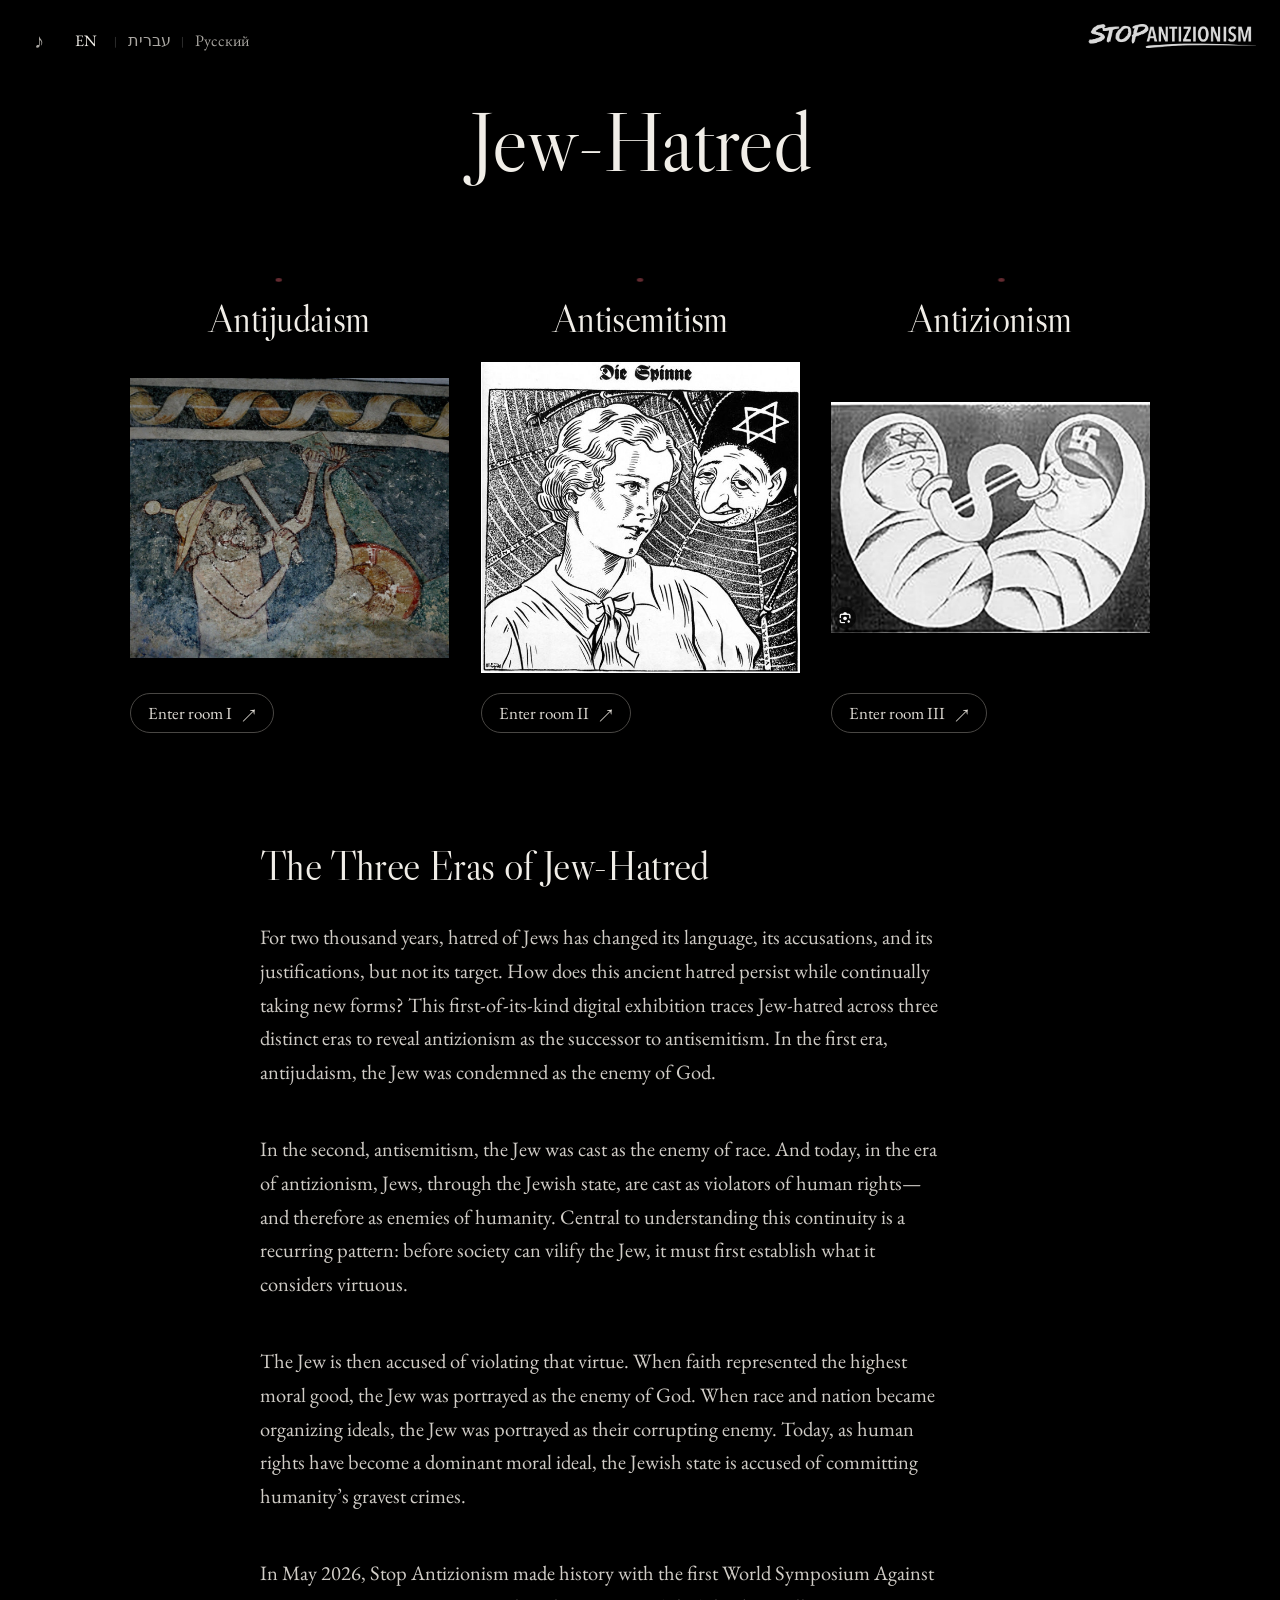
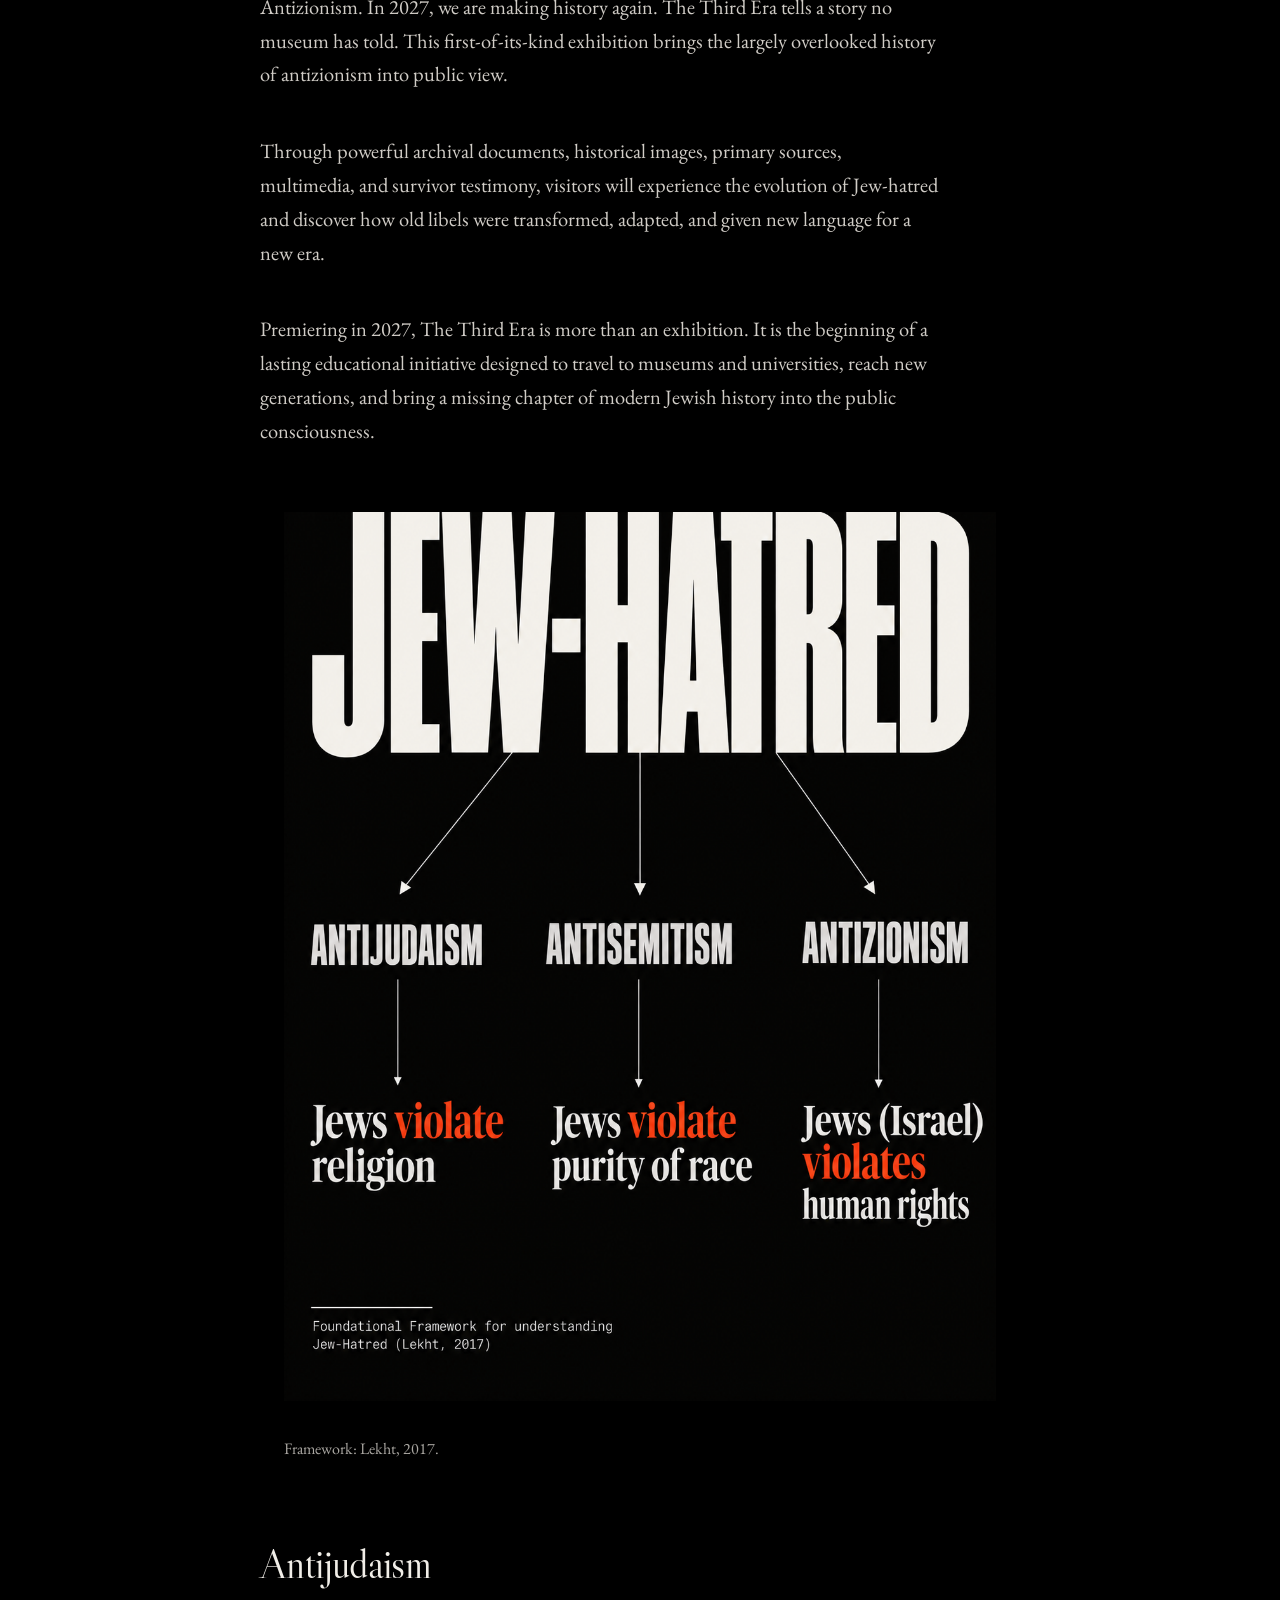
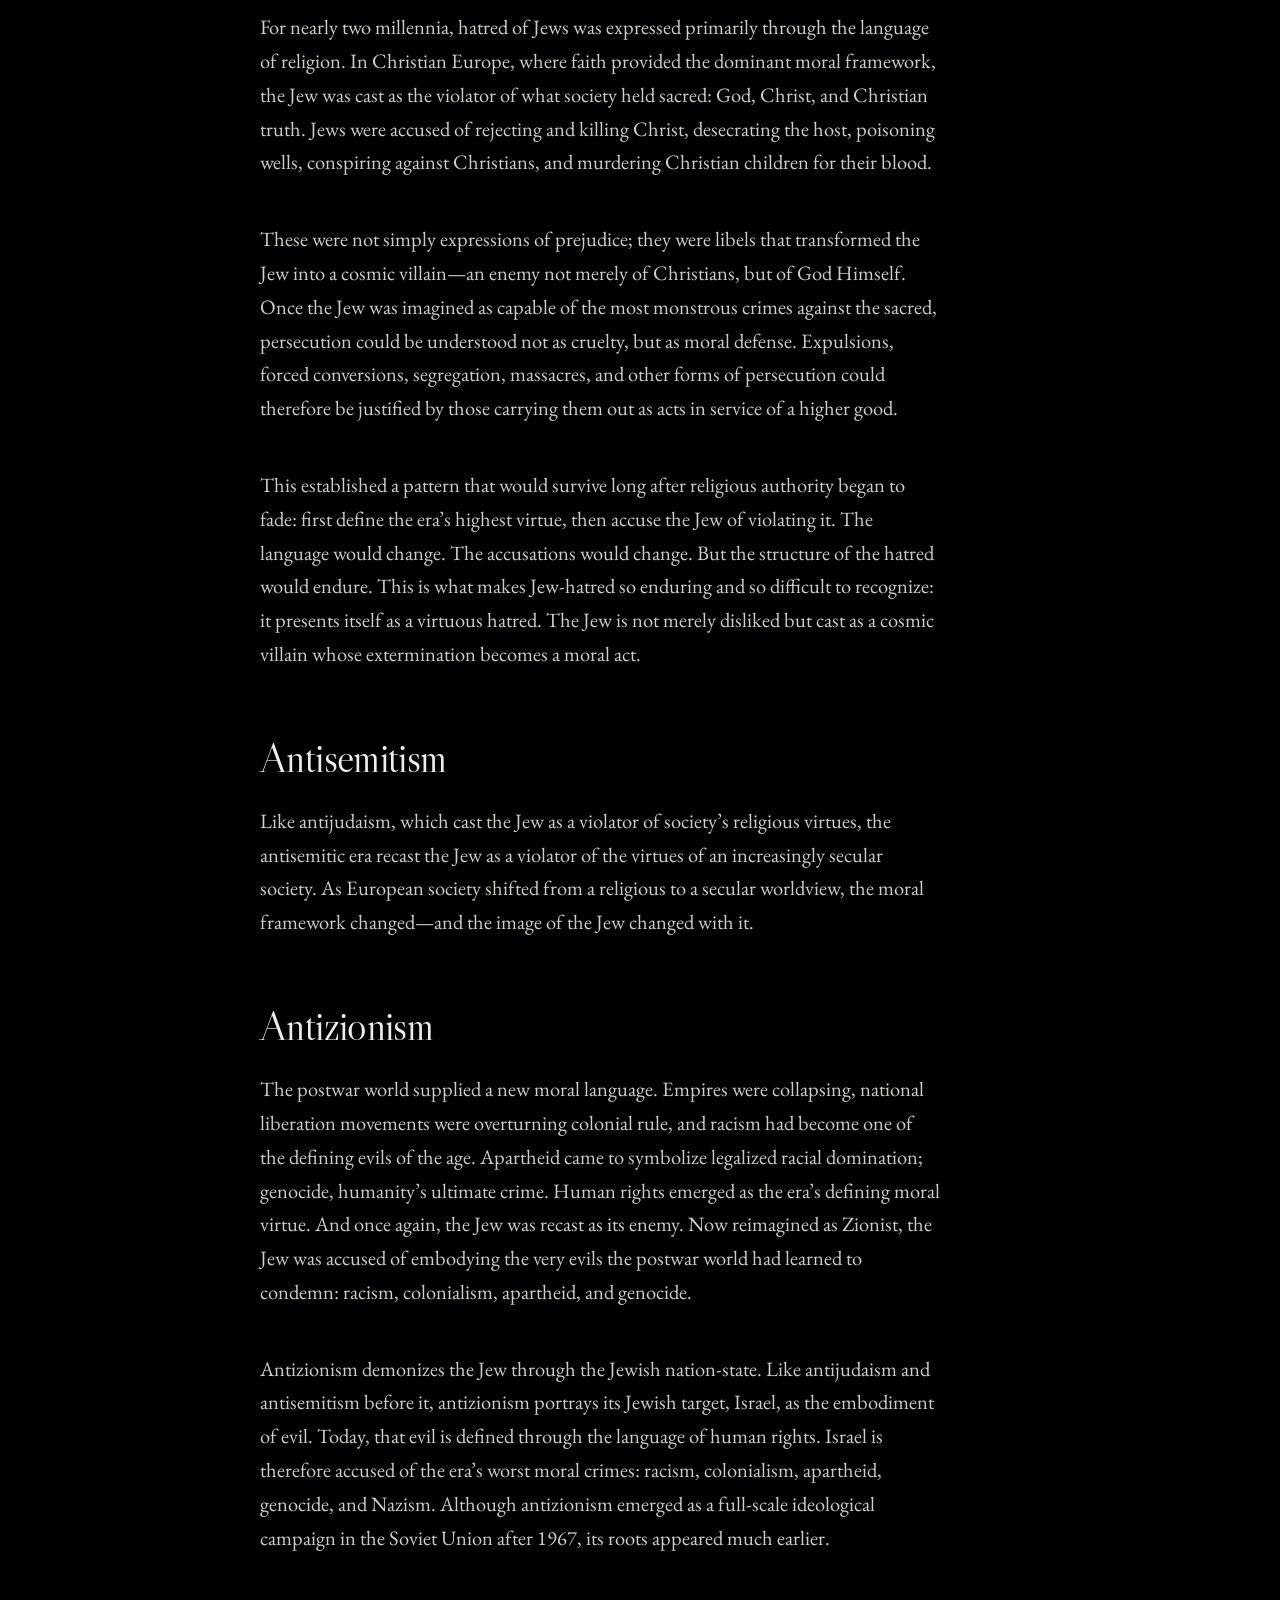
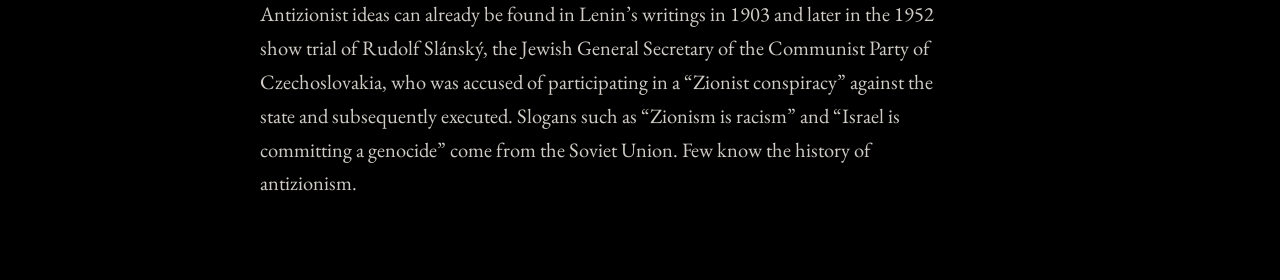
==== commit 6bb8bdb5: "Apply Naya's confirmed suggested introductions verbatim" ====
--- a/index.html
+++ b/index.html
@@ -128,14 +128,14 @@
 </figure>
 <div class="era-source-section">
 <h3 data-en="Antijudaism" data-he="אנטי־יהדות" data-ru="Антииудаизм">Antijudaism</h3>
-<p lang="en" dir="ltr" data-source-author="Naya Lekht" data-en="When faith represented the highest moral good, the Jew was portrayed as the enemy of God.">When faith represented the highest moral good, the Jew was portrayed as the enemy of God.</p><p lang="en" dir="ltr" data-source-author="Naya Lekht" data-en="This is what makes Jew-hatred so enduring and so difficult to recognize: it presents itself as a virtuous hatred. The Jew is not merely disliked but cast as a cosmic villain whose extermination becomes a moral act.">This is what makes Jew-hatred so enduring and so difficult to recognize: it presents itself as a virtuous hatred. The Jew is not merely disliked but cast as a cosmic villain whose extermination becomes a moral act.</p>
+<p lang="en" dir="ltr" data-source-author="Naya Lekht" data-en="For nearly two millennia, hatred of Jews was expressed primarily through the language of religion. In Christian Europe, where faith provided the dominant moral framework, the Jew was cast as the violator of what society held sacred: God, Christ, and Christian truth. Jews were accused of rejecting and killing Christ, desecrating the host, poisoning wells, conspiring against Christians, and murdering Christian children for their blood. These were not simply expressions of prejudice; they were libels that transformed the Jew into a cosmic villain—an enemy not merely of Christians, but of God Himself. Once the Jew was imagined as capable of the most monstrous crimes against the sacred, persecution could be understood not as cruelty, but as moral defense. Expulsions, forced conversions, segregation, massacres, and other forms of persecution could therefore be justified by those carrying them out as acts in service of a higher good. This established a pattern that would survive long after religious authority began to fade: first define the era’s highest virtue, then accuse the Jew of violating it. The language would change. The accusations would change. But the structure of the hatred would endure.">For nearly two millennia, hatred of Jews was expressed primarily through the language of religion. In Christian Europe, where faith provided the dominant moral framework, the Jew was cast as the violator of what society held sacred: God, Christ, and Christian truth. Jews were accused of rejecting and killing Christ, desecrating the host, poisoning wells, conspiring against Christians, and murdering Christian children for their blood. These were not simply expressions of prejudice; they were libels that transformed the Jew into a cosmic villain—an enemy not merely of Christians, but of God Himself. Once the Jew was imagined as capable of the most monstrous crimes against the sacred, persecution could be understood not as cruelty, but as moral defense. Expulsions, forced conversions, segregation, massacres, and other forms of persecution could therefore be justified by those carrying them out as acts in service of a higher good. This established a pattern that would survive long after religious authority began to fade: first define the era’s highest virtue, then accuse the Jew of violating it. The language would change. The accusations would change. But the structure of the hatred would endure.</p><p lang="en" dir="ltr" data-source-author="Naya Lekht" data-en="This is what makes Jew-hatred so enduring and so difficult to recognize: it presents itself as a virtuous hatred. The Jew is not merely disliked but cast as a cosmic villain whose extermination becomes a moral act.">This is what makes Jew-hatred so enduring and so difficult to recognize: it presents itself as a virtuous hatred. The Jew is not merely disliked but cast as a cosmic villain whose extermination becomes a moral act.</p>
 </div>
 <div class="era-source-section">
 <h3 data-en="Antisemitism" data-he="אנטישמיות" data-ru="Антисемитизм">Antisemitism</h3>
-<p lang="en" dir="ltr" data-source-author="Naya Lekht" data-en="When race and nation became organizing ideals, the Jew was portrayed as their corrupting enemy.">When race and nation became organizing ideals, the Jew was portrayed as their corrupting enemy.</p></div>
+<p lang="en" dir="ltr" data-source-author="Naya Lekht" data-en="Like antijudaism, which cast the Jew as a violator of society’s religious virtues, the antisemitic era recast the Jew as a violator of the virtues of an increasingly secular society. As European society shifted from a religious to a secular worldview, the moral framework changed—and the image of the Jew changed with it.">Like antijudaism, which cast the Jew as a violator of society’s religious virtues, the antisemitic era recast the Jew as a violator of the virtues of an increasingly secular society. As European society shifted from a religious to a secular worldview, the moral framework changed—and the image of the Jew changed with it.</p></div>
 <div class="era-source-section">
 <h3 data-en="Antizionism" data-he="אנטי־ציונות" data-ru="Антисионизм">Antizionism</h3>
-<p lang="en" dir="ltr" data-source-author="Naya Lekht" data-en="Antizionism demonizes the Jew through the Jewish nation-state. Like antijudaism and antisemitism before it, antizionism portrays its Jewish target, Israel, as the embodiment of evil. Today, that evil is defined through the language of human rights. Israel is therefore accused of the era’s worst moral crimes: racism, colonialism, apartheid, genocide, and Nazism.">Antizionism demonizes the Jew through the Jewish nation-state. Like antijudaism and antisemitism before it, antizionism portrays its Jewish target, Israel, as the embodiment of evil. Today, that evil is defined through the language of human rights. Israel is therefore accused of the era’s worst moral crimes: racism, colonialism, apartheid, genocide, and Nazism.</p><p lang="en" dir="ltr" data-source-author="Naya Lekht" data-en="Although antizionism emerged as a full-scale ideological campaign in the Soviet Union after 1967, its roots appeared much earlier. Antizionist ideas can already be found in Lenin’s writings in 1903 and later in the 1952 show trial of Rudolf Slánský, the Jewish General Secretary of the Communist Party of Czechoslovakia, who was accused of participating in a “Zionist conspiracy” against the state and subsequently executed. Slogans such as “Zionism is racism” and “Israel is committing a genocide” come from the Soviet Union. Few know the history of antizionism.">Although antizionism emerged as a full-scale ideological campaign in the Soviet Union after 1967, its roots appeared much earlier. Antizionist ideas can already be found in Lenin’s writings in 1903 and later in the 1952 show trial of Rudolf Slánský, the Jewish General Secretary of the Communist Party of Czechoslovakia, who was accused of participating in a “Zionist conspiracy” against the state and subsequently executed. Slogans such as “Zionism is racism” and “Israel is committing a genocide” come from the Soviet Union. Few know the history of antizionism.</p></div>
+<p lang="en" dir="ltr" data-source-author="Naya Lekht" data-en="The postwar world supplied a new moral language. Empires were collapsing, national liberation movements were overturning colonial rule, and racism had become one of the defining evils of the age. Apartheid came to symbolize legalized racial domination; genocide, humanity’s ultimate crime. Human rights emerged as the era’s defining moral virtue. And once again, the Jew was recast as its enemy. Now reimagined as Zionist, the Jew was accused of embodying the very evils the postwar world had learned to condemn: racism, colonialism, apartheid, and genocide.">The postwar world supplied a new moral language. Empires were collapsing, national liberation movements were overturning colonial rule, and racism had become one of the defining evils of the age. Apartheid came to symbolize legalized racial domination; genocide, humanity’s ultimate crime. Human rights emerged as the era’s defining moral virtue. And once again, the Jew was recast as its enemy. Now reimagined as Zionist, the Jew was accused of embodying the very evils the postwar world had learned to condemn: racism, colonialism, apartheid, and genocide.</p><p lang="en" dir="ltr" data-source-author="Naya Lekht" data-en="Antizionism demonizes the Jew through the Jewish nation-state. Like antijudaism and antisemitism before it, antizionism portrays its Jewish target, Israel, as the embodiment of evil. Today, that evil is defined through the language of human rights. Israel is therefore accused of the era’s worst moral crimes: racism, colonialism, apartheid, genocide, and Nazism.">Antizionism demonizes the Jew through the Jewish nation-state. Like antijudaism and antisemitism before it, antizionism portrays its Jewish target, Israel, as the embodiment of evil. Today, that evil is defined through the language of human rights. Israel is therefore accused of the era’s worst moral crimes: racism, colonialism, apartheid, genocide, and Nazism.</p><p lang="en" dir="ltr" data-source-author="Naya Lekht" data-en="Although antizionism emerged as a full-scale ideological campaign in the Soviet Union after 1967, its roots appeared much earlier. Antizionist ideas can already be found in Lenin’s writings in 1903 and later in the 1952 show trial of Rudolf Slánský, the Jewish General Secretary of the Communist Party of Czechoslovakia, who was accused of participating in a “Zionist conspiracy” against the state and subsequently executed. Slogans such as “Zionism is racism” and “Israel is committing a genocide” come from the Soviet Union. Few know the history of antizionism.">Although antizionism emerged as a full-scale ideological campaign in the Soviet Union after 1967, its roots appeared much earlier. Antizionist ideas can already be found in Lenin’s writings in 1903 and later in the 1952 show trial of Rudolf Slánský, the Jewish General Secretary of the Communist Party of Czechoslovakia, who was accused of participating in a “Zionist conspiracy” against the state and subsequently executed. Slogans such as “Zionism is racism” and “Israel is committing a genocide” come from the Soviet Union. Few know the history of antizionism.</p></div>
 </section>
 
 </main>
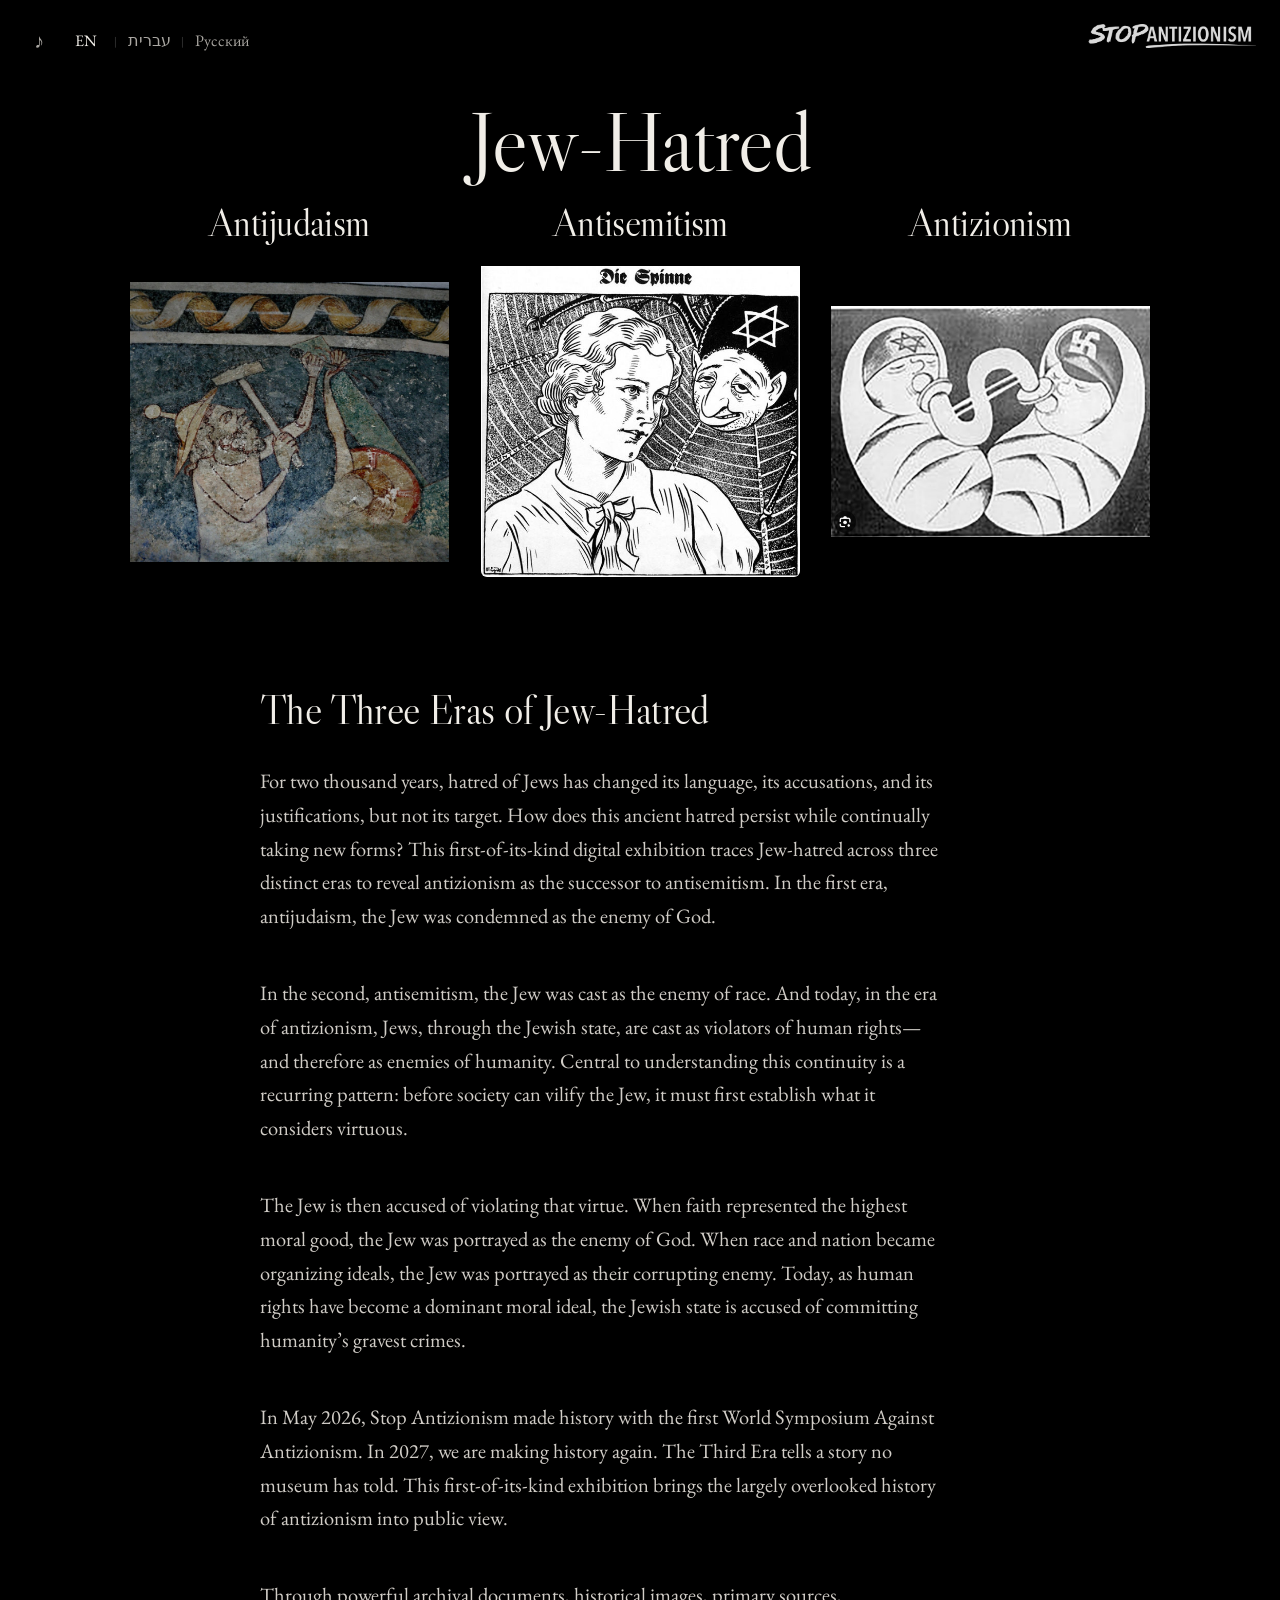
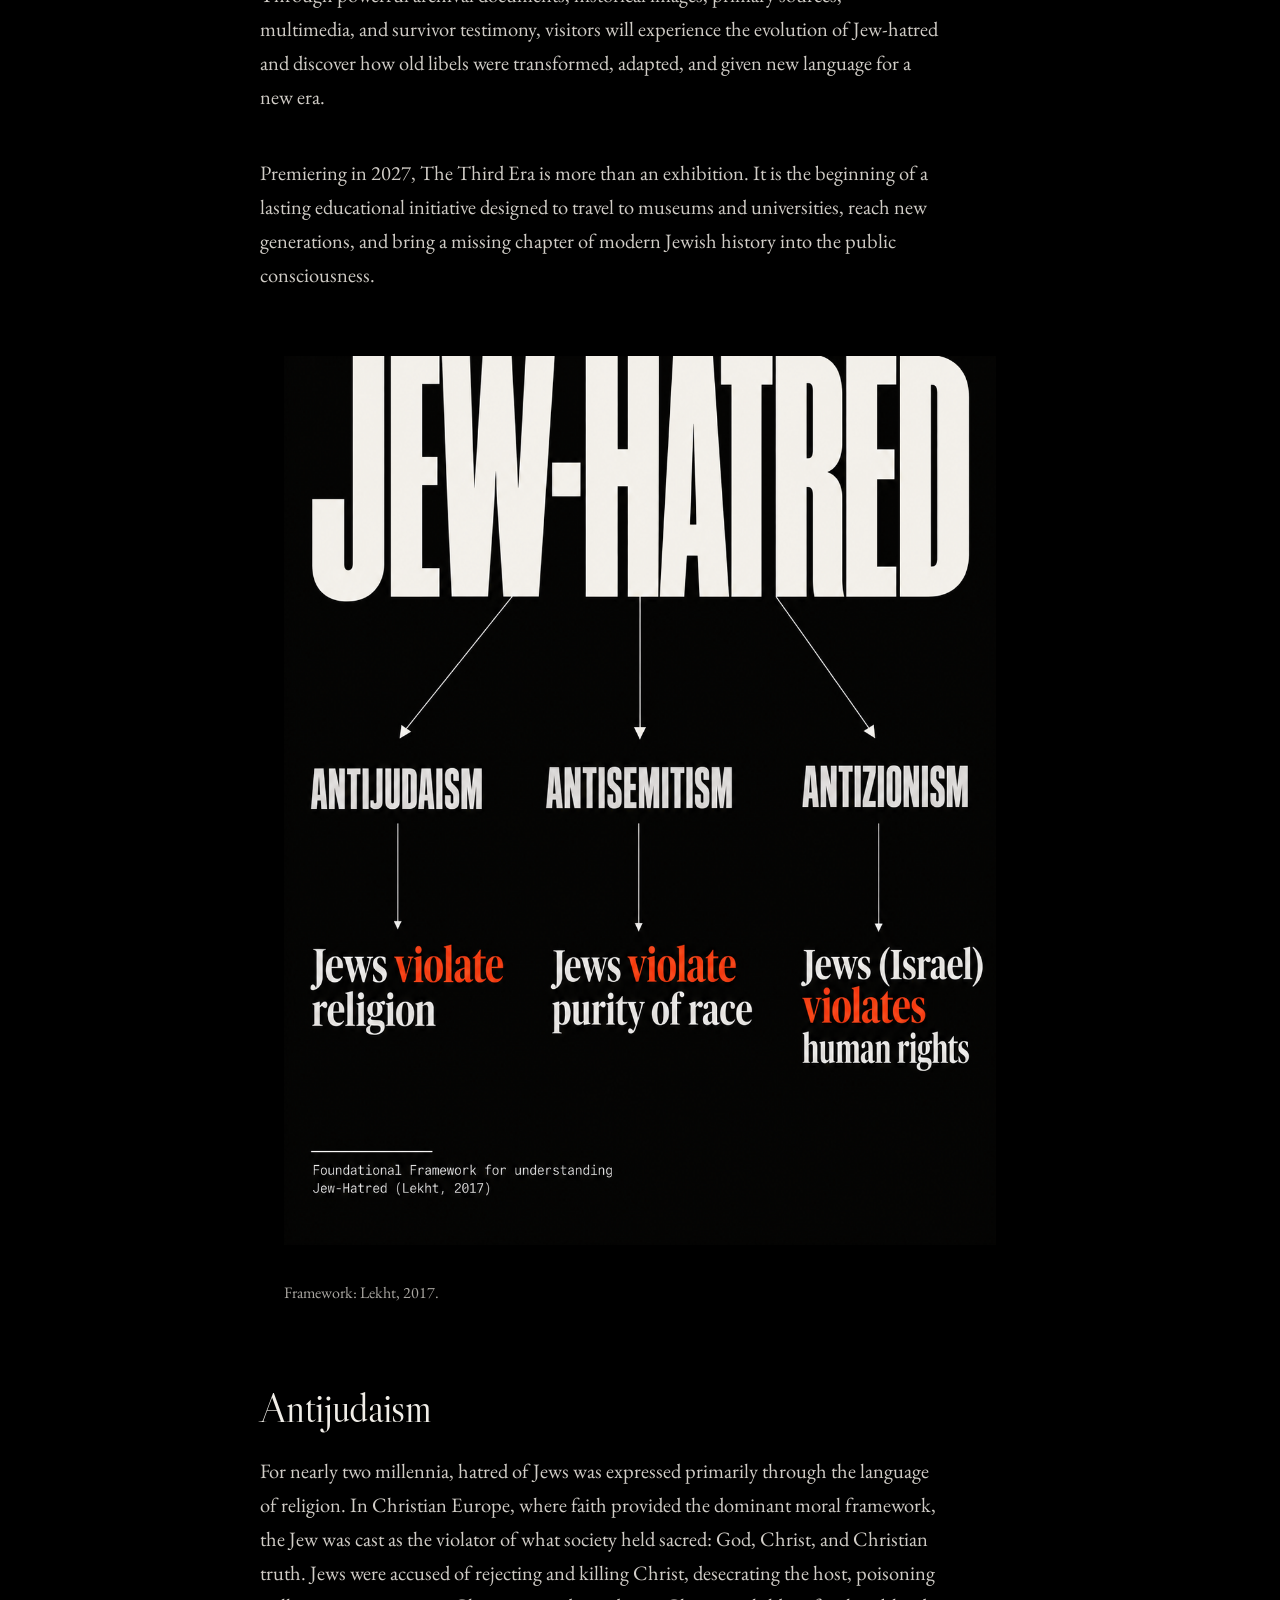
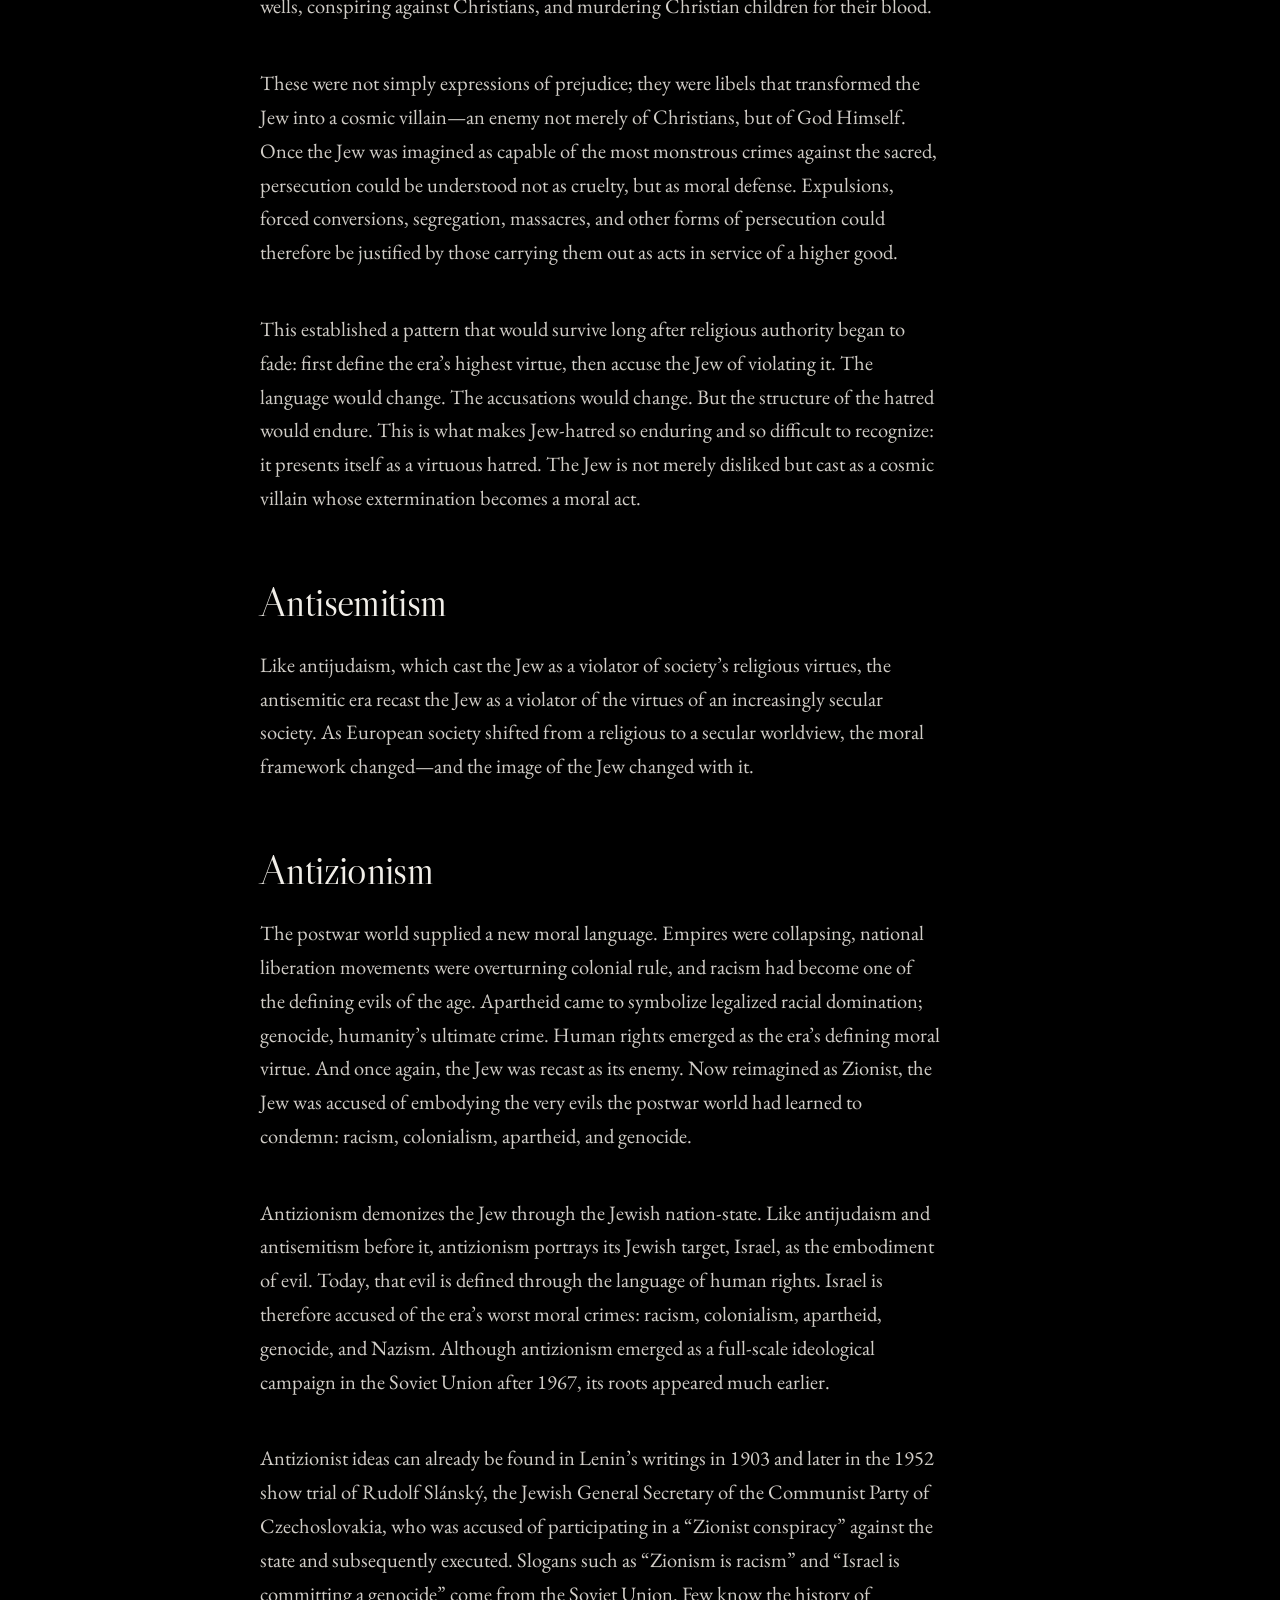
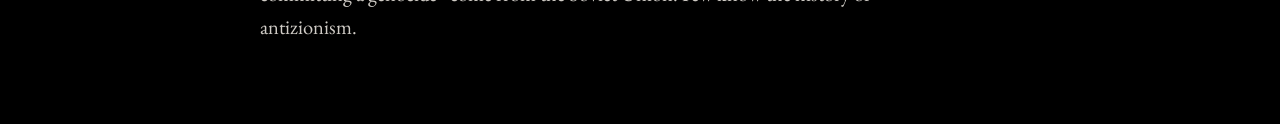
==== commit db766fb9: "Keep all three image doors visible and remove added navigation decoration Preserve the reviewed Naya" ====
--- a/index.html
+++ b/index.html
@@ -52,7 +52,7 @@
 <script src="room-entry.js?v=20260929-entry-polish"></script>
 <link rel="stylesheet" href="https://fonts.googleapis.com/css2?family=EB+Garamond:wght@400;500&family=Noto+Serif+Hebrew:wght@400;500&display=swap"/>
 <script src="gallery-audio.js?v=20260929-entry-polish"></script>
-<link rel="stylesheet" href="gallery-finish.css?v=20260929-equal-width"/>
+<link rel="stylesheet" href="gallery-finish.css?v=20261011-doors-20260929-equal-width"/>
 </head>
 <body class="new-page home-page gallery-design">
 <a class="skip-link" href="#main-content" data-en="Skip to main content" data-he="דילוג לתוכן הראשי" data-ru="Перейти к основному содержанию">Skip to main content</a>
@@ -88,7 +88,7 @@
 <div class="era-head"><h2 class="era-title" data-en="Antijudaism" data-he="אנטי-יהדות" data-ru="Антииудаизм">Antijudaism</h2></div>
 <div class="era-image-wrap"><picture class="responsive-art-picture"><img alt="Crucifixion detail from a historical mural" class="era-image door-source-image quality-standard" data-native-height="1407" data-native-width="1600" decoding="async" height="1407" loading="eager" src="door-antijudaism-crucifixion.jpg" width="1600"/></picture></div>
 </div>
-<span class="room-pill"><span data-en="Enter room I" data-he="כניסה לחדר I" data-ru="Войти в зал I">Enter room I</span><span aria-hidden="true">↗</span></span>
+
 </div>
 </div>
 </a>
@@ -100,7 +100,7 @@
 <div class="era-head"><h2 class="era-title" data-en="Antisemitism" data-he="אנטישמיות" data-ru="Антисемитизм">Antisemitism</h2></div>
 <div class="era-image-wrap"><picture class="responsive-art-picture"><img alt="Historical antisemitic illustration of a woman and a spider web" class="era-image door-source-image quality-standard" data-native-height="605" data-native-width="621" decoding="async" height="605" loading="eager" src="door-antisemitism-spider.jpg" width="621"/></picture></div>
 </div>
-<span class="room-pill"><span data-en="Enter room II" data-he="כניסה לחדר II" data-ru="Войти в зал II">Enter room II</span><span aria-hidden="true">↗</span></span>
+
 </div>
 </div>
 </a>
@@ -112,7 +112,7 @@
 <div class="era-head"><h2 class="era-title" data-en="Antizionism" data-he="אנטי-ציונות" data-ru="Антисионизм">Antizionism</h2></div>
 <div class="era-image-wrap"><picture class="responsive-art-picture"><img alt="Historical propaganda illustration of two swaddled babies" class="era-image door-source-image quality-standard" data-native-height="760" data-native-width="1046" decoding="async" height="760" loading="eager" src="door-antizionism-babies.jpg" width="1046"/></picture></div>
 </div>
-<span class="room-pill"><span data-en="Enter room III" data-he="כניסה לחדר III" data-ru="Войти в зал III">Enter room III</span><span aria-hidden="true">↗</span></span>
+
 </div>
 </div>
 </a>
@@ -139,8 +139,8 @@
 </section>
 
 </main>
-<script src="site.js?v=20260924-languages-music"></script>
-<script src="final.js?v=20261011-verbatim-approved"></script>
+<script src="site.js?v=20261011-doors-20260924-languages-music"></script>
+<script src="final.js?v=20261011-doors-20261011-verbatim-approved"></script>
 </body>
 </html>
 
--- a/gallery-finish.css
+++ b/gallery-finish.css
@@ -128,3 +128,25 @@
   object-fit:contain!important;
   object-position:center!important;
 }
+
+/* Remove the added rail and artwork navigation badges. */
+html body.gallery-design #museum-wayfinder,
+html body.gallery-design .chronology-rail,
+html body.gallery-design .timeline-marker,
+html body.gallery-design .click-hint,
+html body.gallery-design .museum-object-link,
+html body.gallery-design #main-content .era-card .room-pill,
+html body.gallery-design #main-content .era-arrow {display:none!important}
+html body.gallery-design #gallery::before,
+html body.gallery-design #gallery::after,
+html body.gallery-design .timeline-section::before,
+html body.gallery-design .timeline-section::after,
+html body.gallery-design .timeline-section .exhibition-container::after,
+html body.gallery-design .info-panel::before,
+html body.gallery-design .info-block::before,
+html body.gallery-design .info-block::after {display:none!important;content:none!important}
+html body.gallery-design .info-block,
+html body.gallery-design .history-panel {border-left:0!important;border-right:0!important}
+
+html body.gallery-design #main-content .desktop-connector,
+html body.gallery-design #main-content .mobile-node {display:none!important}
